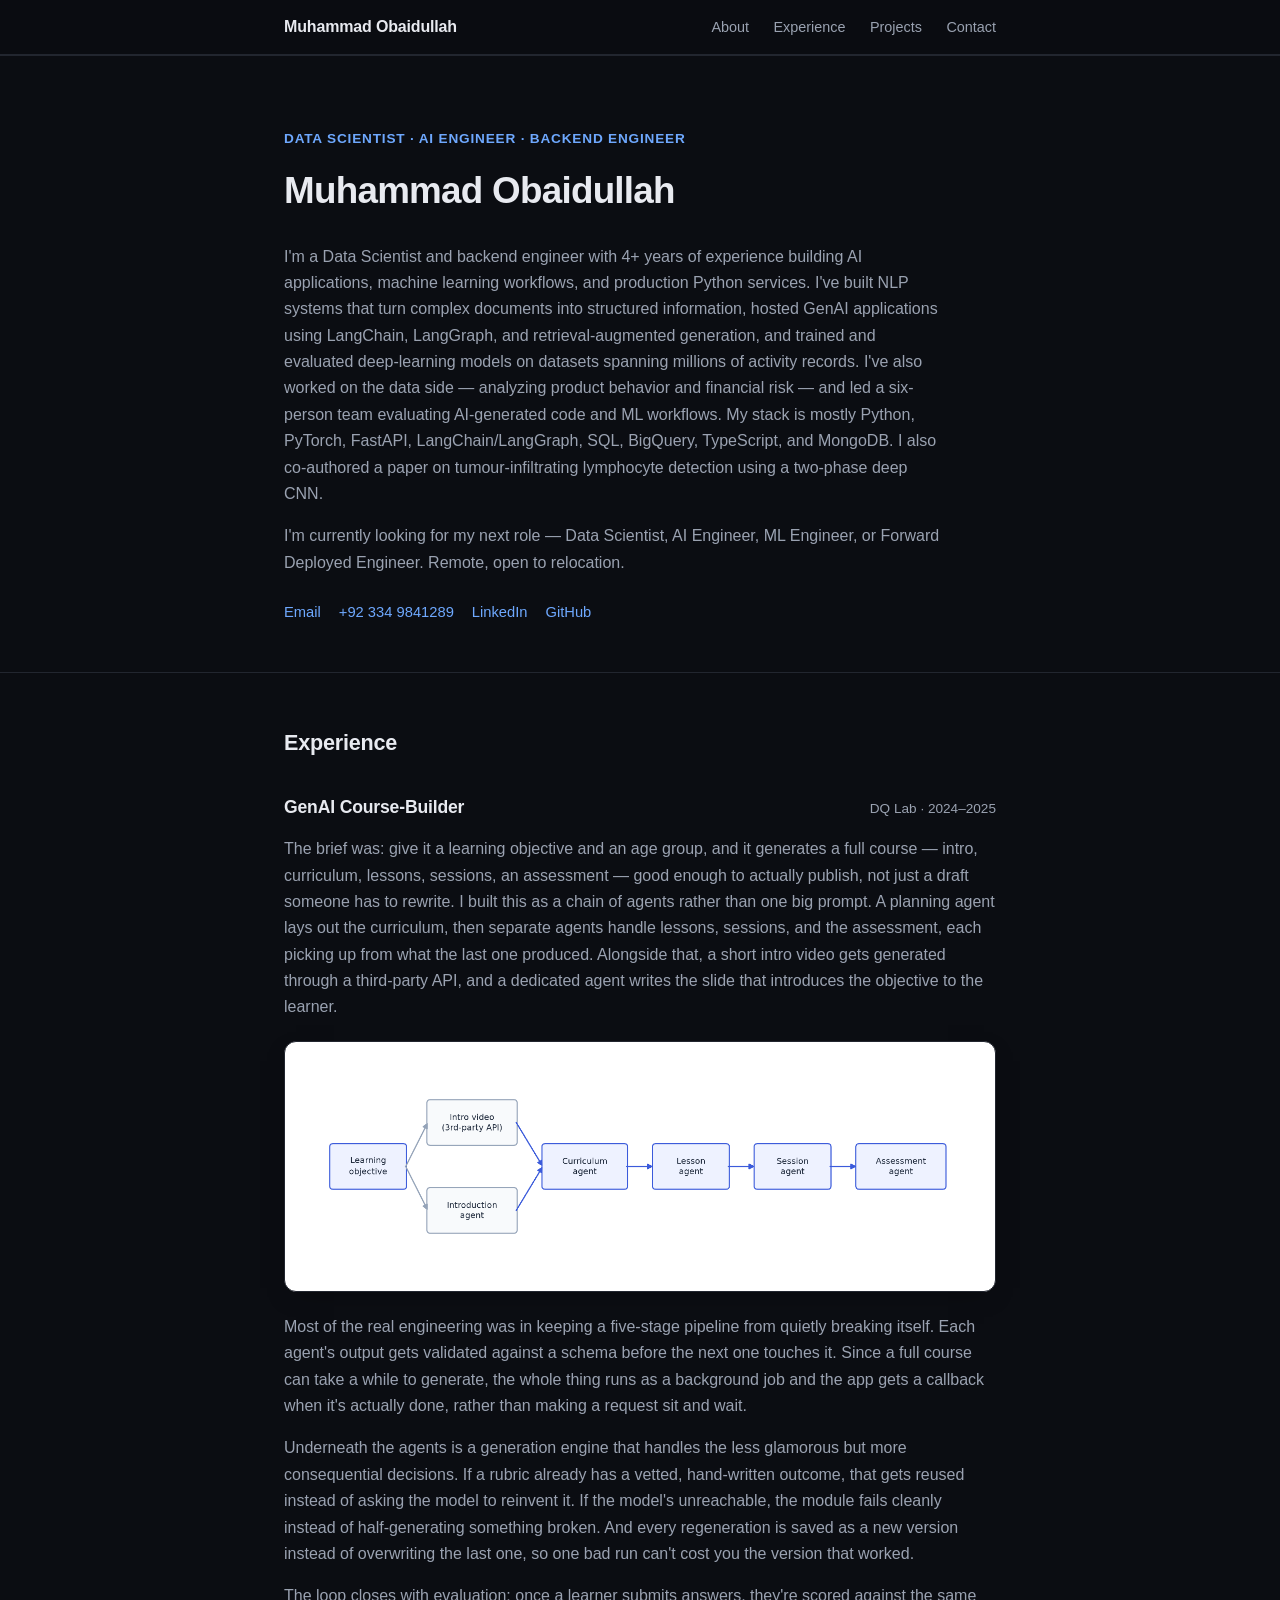
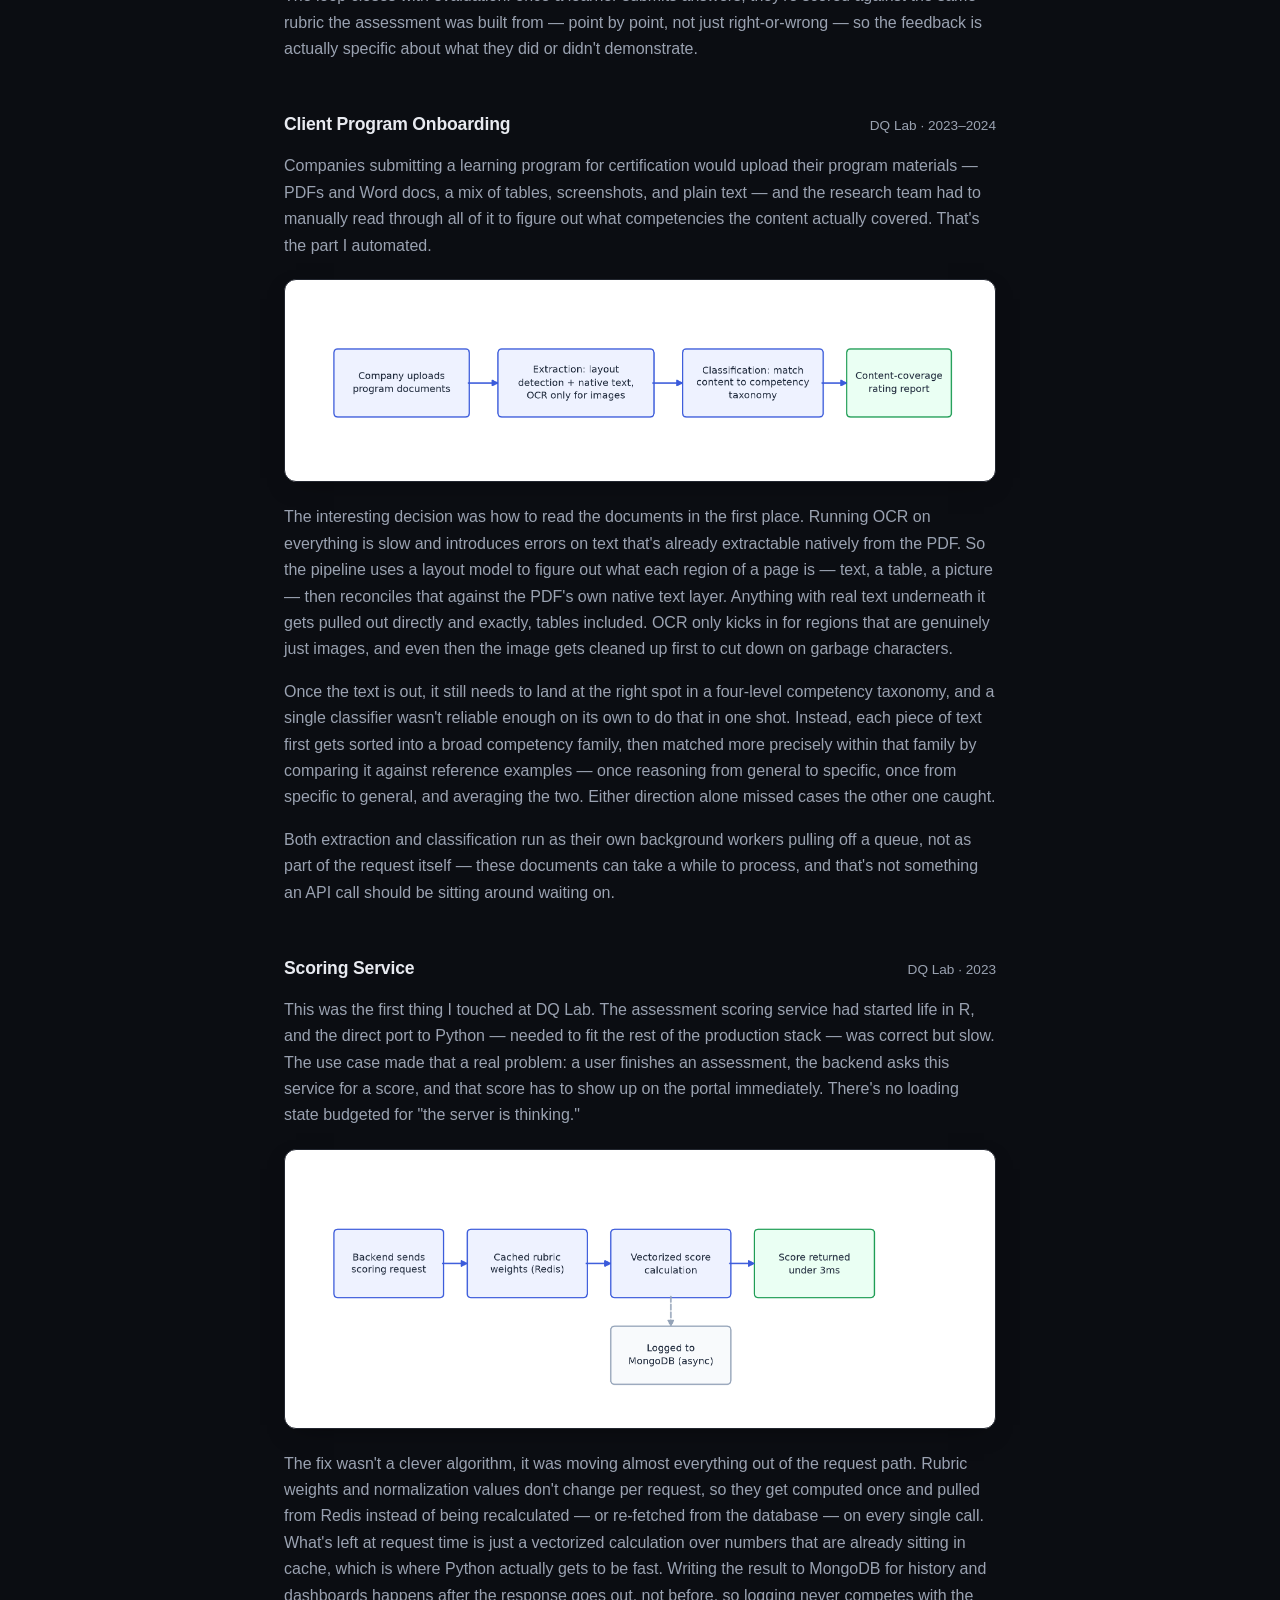
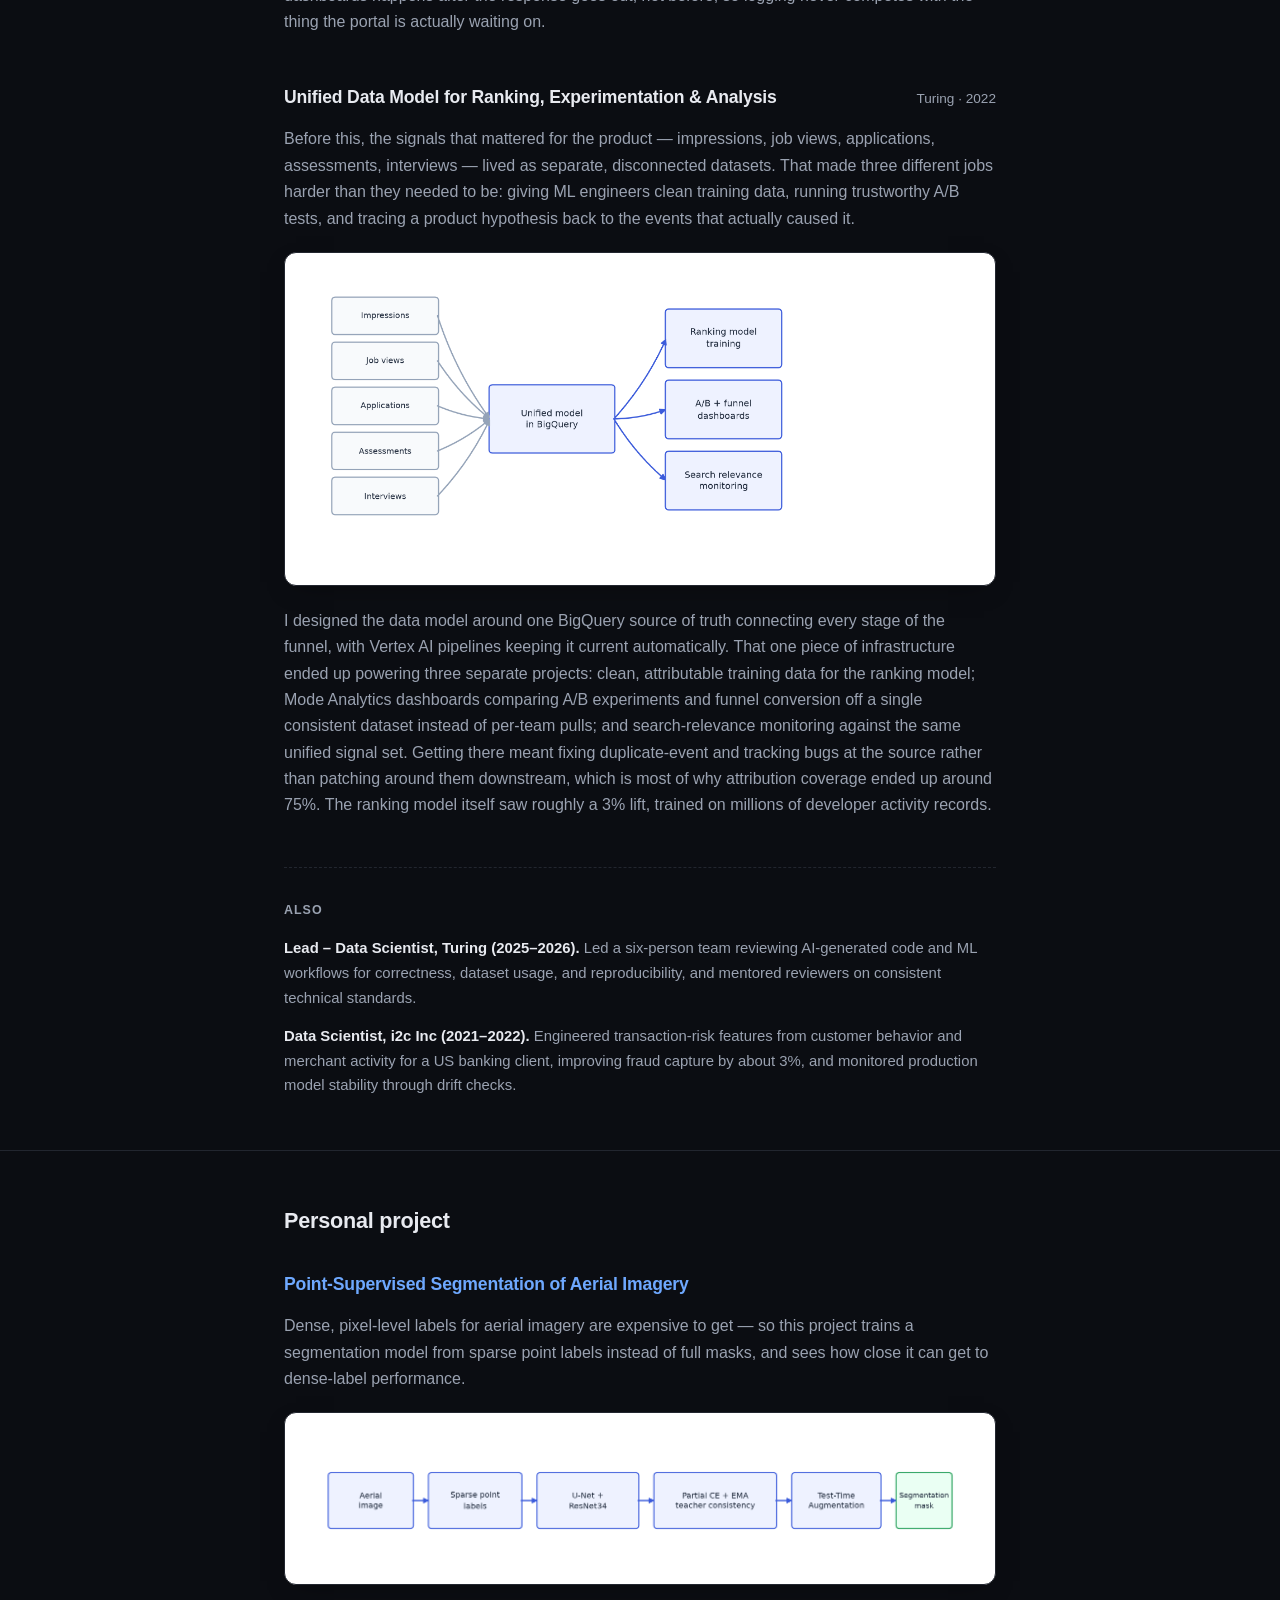
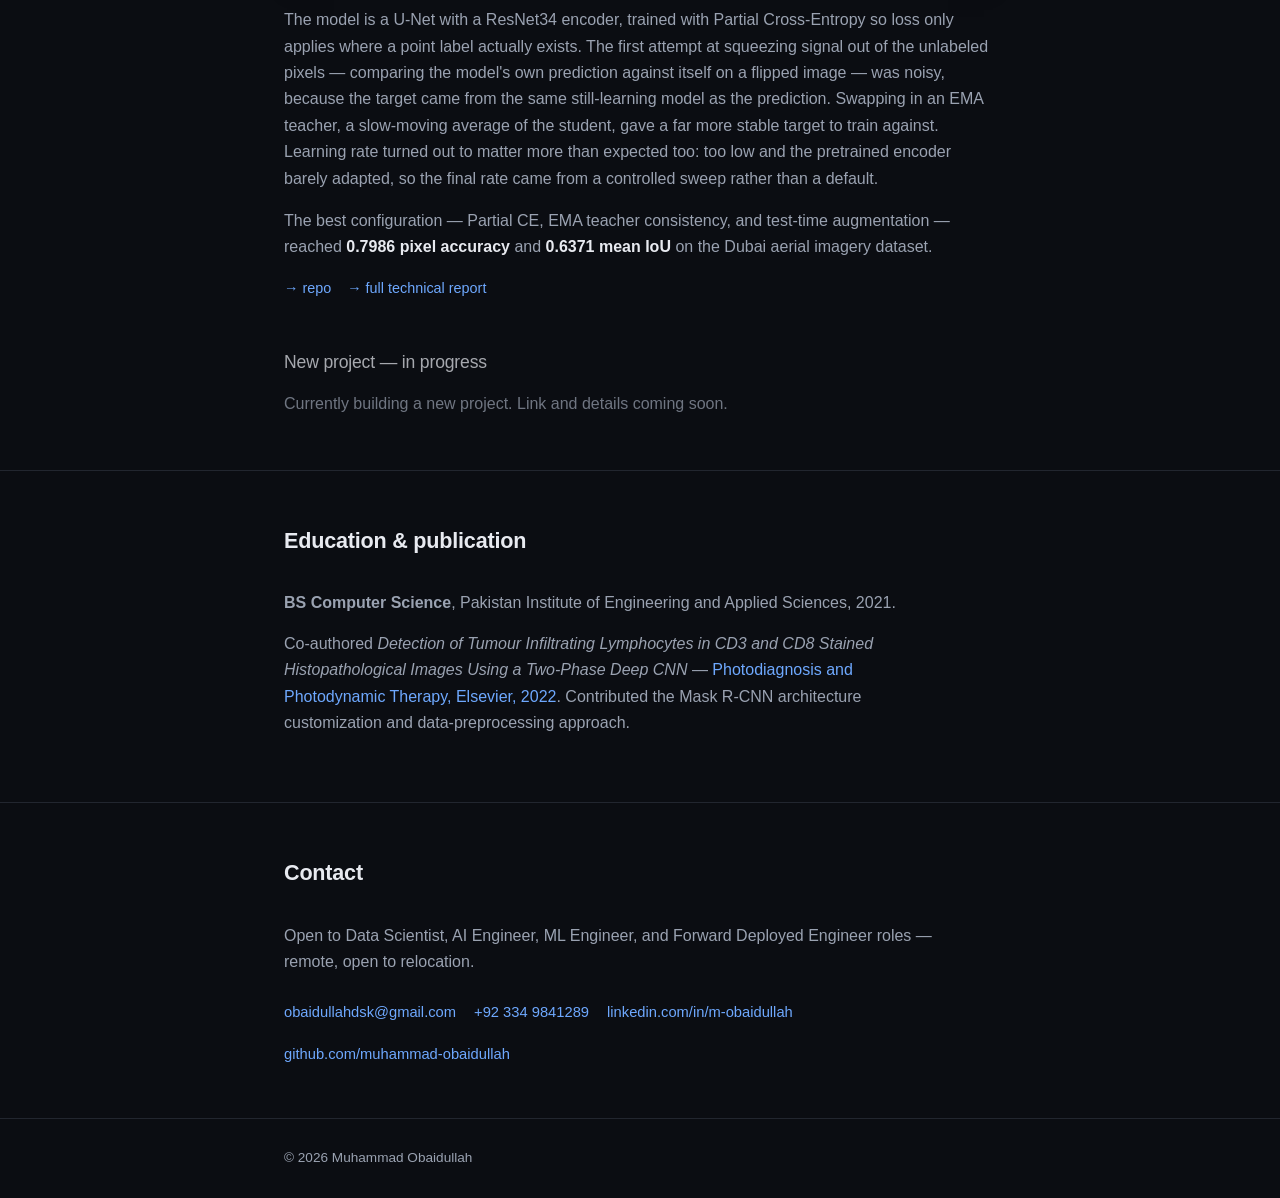
==== index.html @ 368241eb "Rewrite portfolio with narrative case studies and custom diagrams" ====
<!doctype html>
<html lang="en">
<head>
<meta charset="UTF-8">
<meta name="viewport" content="width=device-width, initial-scale=1.0">
<title>Muhammad Obaidullah — Data Scientist &amp; AI Engineer</title>
<meta name="description" content="Portfolio of Muhammad Obaidullah — Data Scientist and AI Engineer specializing in NLP, generative AI, and production data systems.">
<link rel="stylesheet" href="style.css">
</head>
<body>

<header class="site-header">
  <div class="wrap">
    <span class="brand">Muhammad Obaidullah</span>
    <nav>
      <a href="#about">About</a>
      <a href="#experience">Experience</a>
      <a href="#projects">Projects</a>
      <a href="#contact">Contact</a>
    </nav>
  </div>
</header>

<main>

  <section class="hero" id="about">
    <div class="wrap">
      <p class="eyebrow">Data Scientist · AI Engineer · Backend Engineer</p>
      <h1>Muhammad Obaidullah</h1>

      <p class="summary">
        I'm a Data Scientist and backend engineer with 4+ years of experience building AI
        applications, machine learning workflows, and production Python services. I've built
        NLP systems that turn complex documents into structured information, hosted GenAI
        applications using LangChain, LangGraph, and retrieval-augmented generation, and
        trained and evaluated deep-learning models on datasets spanning millions of activity
        records. I've also worked on the data side — analyzing product behavior and
        financial risk — and led a six-person team evaluating AI-generated code and ML
        workflows. My stack is mostly Python, PyTorch, FastAPI, LangChain/LangGraph, SQL,
        BigQuery, TypeScript, and MongoDB. I also co-authored a paper on
        tumour-infiltrating lymphocyte detection using a two-phase deep CNN.
      </p>
      <p class="summary">
        I'm currently looking for my next role — Data Scientist, AI Engineer, ML Engineer,
        or Forward Deployed Engineer. Remote, open to relocation.
      </p>

      <div class="links">
        <a href="mailto:obaidullahdsk@gmail.com">Email</a>
        <a href="tel:+923349841289">+92 334 9841289</a>
        <a href="https://www.linkedin.com/in/m-obaidullah" target="_blank" rel="noopener">LinkedIn</a>
        <a href="https://github.com/muhammad-obaidullah" target="_blank" rel="noopener">GitHub</a>
      </div>
    </div>
  </section>

  <section id="experience">
    <div class="wrap">
      <h2>Experience</h2>

      <article class="case">
        <div class="case-head">
          <h3>GenAI Course-Builder</h3>
          <span class="case-meta">DQ Lab · 2024–2025</span>
        </div>
        <p>
          The brief was: give it a learning objective and an age group, and it generates a
          full course — intro, curriculum, lessons, sessions, an assessment — good enough to
          actually publish, not just a draft someone has to rewrite. I built this as a chain
          of agents rather than one big prompt. A planning agent lays out the curriculum,
          then separate agents handle lessons, sessions, and the assessment, each picking up
          from what the last one produced. Alongside that, a short intro video gets generated
          through a third-party API, and a dedicated agent writes the slide that introduces
          the objective to the learner.
        </p>
        <figure class="diagram">
          <img src="diagrams/diagram-1-course-builder.png" alt="GenAI course-builder pipeline: learning objective branches into an intro video API call and an introduction agent, both feeding a curriculum agent, then lesson, session, and assessment agents in sequence.">
        </figure>
        <p>
          Most of the real engineering was in keeping a five-stage pipeline from quietly
          breaking itself. Each agent's output gets validated against a schema before the
          next one touches it. Since a full course can take a while to generate, the whole
          thing runs as a background job and the app gets a callback when it's actually
          done, rather than making a request sit and wait.
        </p>
        <p>
          Underneath the agents is a generation engine that handles the less glamorous but
          more consequential decisions. If a rubric already has a vetted, hand-written
          outcome, that gets reused instead of asking the model to reinvent it. If the
          model's unreachable, the module fails cleanly instead of half-generating something
          broken. And every regeneration is saved as a new version instead of overwriting
          the last one, so one bad run can't cost you the version that worked.
        </p>
        <p>
          The loop closes with evaluation: once a learner submits answers, they're scored
          against the same rubric the assessment was built from — point by point, not just
          right-or-wrong — so the feedback is actually specific about what they did or
          didn't demonstrate.
        </p>
      </article>

      <article class="case">
        <div class="case-head">
          <h3>Client Program Onboarding</h3>
          <span class="case-meta">DQ Lab · 2023–2024</span>
        </div>
        <p>
          Companies submitting a learning program for certification would upload their
          program materials — PDFs and Word docs, a mix of tables, screenshots, and plain
          text — and the research team had to manually read through all of it to figure out
          what competencies the content actually covered. That's the part I automated.
        </p>
        <figure class="diagram">
          <img src="diagrams/diagram-2-onboarding.png" alt="Document onboarding pipeline: company uploads program documents, extraction stage combines layout detection with native PDF text and OCR only for images, classification matches content to a competency taxonomy, producing a content-coverage rating report.">
        </figure>
        <p>
          The interesting decision was how to read the documents in the first place. Running
          OCR on everything is slow and introduces errors on text that's already extractable
          natively from the PDF. So the pipeline uses a layout model to figure out what each
          region of a page is — text, a table, a picture — then reconciles that against the
          PDF's own native text layer. Anything with real text underneath it gets pulled out
          directly and exactly, tables included. OCR only kicks in for regions that are
          genuinely just images, and even then the image gets cleaned up first to cut down on
          garbage characters.
        </p>
        <p>
          Once the text is out, it still needs to land at the right spot in a four-level
          competency taxonomy, and a single classifier wasn't reliable enough on its own to
          do that in one shot. Instead, each piece of text first gets sorted into a broad
          competency family, then matched more precisely within that family by comparing it
          against reference examples — once reasoning from general to specific, once from
          specific to general, and averaging the two. Either direction alone missed cases the
          other one caught.
        </p>
        <p>
          Both extraction and classification run as their own background workers pulling off
          a queue, not as part of the request itself — these documents can take a while to
          process, and that's not something an API call should be sitting around waiting on.
        </p>
      </article>

      <article class="case">
        <div class="case-head">
          <h3>Scoring Service</h3>
          <span class="case-meta">DQ Lab · 2023</span>
        </div>
        <p>
          This was the first thing I touched at DQ Lab. The assessment scoring service had
          started life in R, and the direct port to Python — needed to fit the rest of the
          production stack — was correct but slow. The use case made that a real problem: a
          user finishes an assessment, the backend asks this service for a score, and that
          score has to show up on the portal immediately. There's no loading state budgeted
          for "the server is thinking."
        </p>
        <figure class="diagram">
          <img src="diagrams/diagram-3-scoring.png" alt="Scoring service flow: backend sends a scoring request, rubric weights are read from a Redis cache, a vectorized calculation produces the score in under 3 milliseconds, while the result is logged to MongoDB asynchronously.">
        </figure>
        <p>
          The fix wasn't a clever algorithm, it was moving almost everything out of the
          request path. Rubric weights and normalization values don't change per request, so
          they get computed once and pulled from Redis instead of being recalculated — or
          re-fetched from the database — on every single call. What's left at request time
          is just a vectorized calculation over numbers that are already sitting in cache,
          which is where Python actually gets to be fast. Writing the result to MongoDB for
          history and dashboards happens after the response goes out, not before, so logging
          never competes with the thing the portal is actually waiting on.
        </p>
      </article>

      <article class="case">
        <div class="case-head">
          <h3>Unified Data Model for Ranking, Experimentation &amp; Analysis</h3>
          <span class="case-meta">Turing · 2022</span>
        </div>
        <p>
          Before this, the signals that mattered for the product — impressions, job views,
          applications, assessments, interviews — lived as separate, disconnected datasets.
          That made three different jobs harder than they needed to be: giving ML engineers
          clean training data, running trustworthy A/B tests, and tracing a product
          hypothesis back to the events that actually caused it.
        </p>
        <figure class="diagram">
          <img src="diagrams/diagram-4-unified-model.png" alt="Unified data model: impressions, job views, applications, assessments, and interviews feed into one unified model in BigQuery, which powers ranking model training, A/B and funnel dashboards, and search relevance monitoring.">
        </figure>
        <p>
          I designed the data model around one BigQuery source of truth connecting every
          stage of the funnel, with Vertex AI pipelines keeping it current automatically.
          That one piece of infrastructure ended up powering three separate projects: clean,
          attributable training data for the ranking model; Mode Analytics dashboards
          comparing A/B experiments and funnel conversion off a single consistent dataset
          instead of per-team pulls; and search-relevance monitoring against the same
          unified signal set. Getting there meant fixing duplicate-event and tracking bugs at
          the source rather than patching around them downstream, which is most of why
          attribution coverage ended up around 75%. The ranking model itself saw roughly a 3%
          lift, trained on millions of developer activity records.
        </p>
      </article>

      <div class="also">
        <h4>Also</h4>
        <p>
          <strong>Lead – Data Scientist, Turing (2025–2026).</strong> Led a six-person team
          reviewing AI-generated code and ML workflows for correctness, dataset usage, and
          reproducibility, and mentored reviewers on consistent technical standards.
        </p>
        <p>
          <strong>Data Scientist, i2c Inc (2021–2022).</strong> Engineered transaction-risk
          features from customer behavior and merchant activity for a US banking client,
          improving fraud capture by about 3%, and monitored production model stability
          through drift checks.
        </p>
      </div>
    </div>
  </section>

  <section id="projects">
    <div class="wrap">
      <h2>Personal project</h2>

      <article class="case">
        <div class="case-head">
          <h3><a href="https://github.com/muhammad-obaidullah/point-supervised-remote-sensing" target="_blank" rel="noopener">Point-Supervised Segmentation of Aerial Imagery</a></h3>
        </div>
        <p>
          Dense, pixel-level labels for aerial imagery are expensive to get — so this project
          trains a segmentation model from sparse point labels instead of full masks, and
          sees how close it can get to dense-label performance.
        </p>
        <figure class="diagram">
          <img src="diagrams/diagram-5-remote-sensing.png" alt="Remote sensing pipeline: aerial image to sparse point labels, into a U-Net with ResNet34 encoder trained with Partial Cross-Entropy and EMA teacher consistency, refined at inference with Test-Time Augmentation, producing a segmentation mask.">
        </figure>
        <p>
          The model is a U-Net with a ResNet34 encoder, trained with Partial Cross-Entropy so
          loss only applies where a point label actually exists. The first attempt at
          squeezing signal out of the unlabeled pixels — comparing the model's own prediction
          against itself on a flipped image — was noisy, because the target came from the
          same still-learning model as the prediction. Swapping in an EMA teacher, a
          slow-moving average of the student, gave a far more stable target to train against.
          Learning rate turned out to matter more than expected too: too low and the
          pretrained encoder barely adapted, so the final rate came from a controlled sweep
          rather than a default.
        </p>
        <p>
          The best configuration — Partial CE, EMA teacher consistency, and test-time
          augmentation — reached <strong>0.7986 pixel accuracy</strong> and
          <strong>0.6371 mean IoU</strong> on the Dubai aerial imagery dataset.
        </p>
        <p class="case-links">
          <a href="https://github.com/muhammad-obaidullah/point-supervised-remote-sensing" target="_blank" rel="noopener">→ repo</a>
          <a href="https://github.com/muhammad-obaidullah/point-supervised-remote-sensing/blob/main/reports/technical_report.md" target="_blank" rel="noopener">→ full technical report</a>
        </p>
      </article>

      <article class="case case-upcoming">
        <div class="case-head">
          <h3>New project — in progress</h3>
        </div>
        <p>Currently building a new project. Link and details coming soon.</p>
      </article>
    </div>
  </section>

  <section id="education">
    <div class="wrap">
      <h2>Education &amp; publication</h2>
      <p>
        <strong>BS Computer Science</strong>, Pakistan Institute of Engineering and Applied
        Sciences, 2021.
      </p>
      <p>
        Co-authored <em>Detection of Tumour Infiltrating Lymphocytes in CD3 and CD8 Stained
        Histopathological Images Using a Two-Phase Deep CNN</em> —
        <a href="https://www.sciencedirect.com/science/article/abs/pii/S1572100021004932" target="_blank" rel="noopener">Photodiagnosis and Photodynamic Therapy, Elsevier, 2022</a>.
        Contributed the Mask R-CNN architecture customization and data-preprocessing approach.
      </p>
    </div>
  </section>

  <section id="contact">
    <div class="wrap">
      <h2>Contact</h2>
      <p>Open to Data Scientist, AI Engineer, ML Engineer, and Forward Deployed Engineer roles — remote, open to relocation.</p>
      <div class="links">
        <a href="mailto:obaidullahdsk@gmail.com">obaidullahdsk@gmail.com</a>
        <a href="tel:+923349841289">+92 334 9841289</a>
        <a href="https://www.linkedin.com/in/m-obaidullah" target="_blank" rel="noopener">linkedin.com/in/m-obaidullah</a>
        <a href="https://github.com/muhammad-obaidullah" target="_blank" rel="noopener">github.com/muhammad-obaidullah</a>
      </div>
    </div>
  </section>

</main>

<footer>
  <div class="wrap">
    <span>© <span id="year"></span> Muhammad Obaidullah</span>
  </div>
</footer>

<script>
  document.getElementById('year').textContent = new Date().getFullYear();
</script>

</body>
</html>
---- style.css ----
:root {
  --bg: #0b0d12;
  --bg-alt: #11141b;
  --text: #e8eaf0;
  --text-dim: #9aa2b1;
  --accent: #6ea8fe;
  --border: #22262f;
  --card-bg: #11141b;
  --max-width: 760px;
}

* { box-sizing: border-box; }

html { scroll-behavior: smooth; }

body {
  margin: 0;
  background: var(--bg);
  color: var(--text);
  font-family: -apple-system, BlinkMacSystemFont, "Segoe UI", Roboto, Helvetica, Arial, sans-serif;
  line-height: 1.65;
  font-size: 16px;
}

.wrap {
  max-width: var(--max-width);
  margin: 0 auto;
  padding: 0 24px;
}

a {
  color: var(--accent);
  text-decoration: none;
}
a:hover { text-decoration: underline; }

/* Header */
.site-header {
  position: sticky;
  top: 0;
  background: rgba(11, 13, 18, 0.88);
  backdrop-filter: blur(6px);
  border-bottom: 1px solid var(--border);
  z-index: 10;
}
.site-header .wrap {
  display: flex;
  align-items: center;
  justify-content: space-between;
  padding-top: 14px;
  padding-bottom: 14px;
  flex-wrap: wrap;
  gap: 10px;
}
.brand { font-weight: 600; letter-spacing: -0.01em; }
.site-header nav a {
  color: var(--text-dim);
  margin-left: 20px;
  font-size: 0.9rem;
}
.site-header nav a:first-child { margin-left: 0; }
.site-header nav a:hover { color: var(--text); text-decoration: none; }

/* Hero */
.hero {
  padding: 72px 0 48px;
}
.eyebrow {
  color: var(--accent);
  font-size: 0.85rem;
  font-weight: 600;
  letter-spacing: 0.06em;
  text-transform: uppercase;
  margin: 0 0 10px;
}
.hero h1 {
  font-size: 2.3rem;
  margin: 0 0 22px;
  letter-spacing: -0.02em;
}
.summary {
  color: var(--text-dim);
  max-width: 660px;
  margin: 0 0 16px;
}
.summary:last-of-type { margin-bottom: 0; }
.links {
  margin-top: 24px;
  display: flex;
  gap: 18px;
  flex-wrap: wrap;
}
.links a { font-size: 0.92rem; }

/* Sections */
section {
  padding: 52px 0;
  border-top: 1px solid var(--border);
}
section h2 {
  font-size: 1.35rem;
  margin: 0 0 32px;
  letter-spacing: -0.01em;
}

/* Case studies (experience / projects) */
.case {
  margin-bottom: 48px;
}
.case:last-child { margin-bottom: 0; }
.case-head {
  display: flex;
  justify-content: space-between;
  align-items: baseline;
  flex-wrap: wrap;
  gap: 6px 16px;
  margin-bottom: 14px;
}
.case-head h3 {
  font-size: 1.1rem;
  margin: 0;
  font-weight: 600;
  letter-spacing: -0.01em;
}
.case-meta {
  color: var(--text-dim);
  font-size: 0.85rem;
  white-space: nowrap;
}
.case p {
  color: var(--text-dim);
  margin: 0 0 16px;
}
.case p:last-child { margin-bottom: 0; }
.case p strong { color: var(--text); font-weight: 600; }
.case-links {
  display: flex;
  gap: 16px;
  font-size: 0.9rem;
}

/* Diagrams */
.diagram {
  margin: 20px 0 22px;
  padding: 18px;
  background: #ffffff;
  border-radius: 12px;
  border: 1px solid var(--border);
  box-shadow: 0 8px 24px -12px rgba(0, 0, 0, 0.5);
  overflow-x: auto;
}
.diagram img {
  display: block;
  width: 100%;
  height: auto;
  min-width: 640px;
}

/* Also (compact additional experience) */
.also {
  margin-top: 40px;
  padding-top: 32px;
  border-top: 1px dashed var(--border);
}
.also h4 {
  margin: 0 0 16px;
  font-size: 0.78rem;
  font-weight: 600;
  letter-spacing: 0.08em;
  text-transform: uppercase;
  color: var(--text-dim);
}
.also p {
  color: var(--text-dim);
  margin: 0 0 14px;
  font-size: 0.93rem;
}
.also p:last-child { margin-bottom: 0; }
.also p strong { color: var(--text); font-weight: 600; }

/* Upcoming project */
.case-upcoming { opacity: 0.7; }
.case-upcoming .case-head h3 { font-weight: 500; }

/* Education / contact (simple text sections) */
#education p, #contact p {
  color: var(--text-dim);
  margin: 0 0 14px;
  max-width: 660px;
}

/* Footer */
footer {
  border-top: 1px solid var(--border);
  padding: 28px 0;
  color: var(--text-dim);
  font-size: 0.85rem;
}

@media (max-width: 560px) {
  .hero { padding: 52px 0 36px; }
  .hero h1 { font-size: 1.8rem; }
  .site-header nav a { margin-left: 13px; font-size: 0.82rem; }
  .diagram { padding: 12px; }
  section { padding: 40px 0; }
}
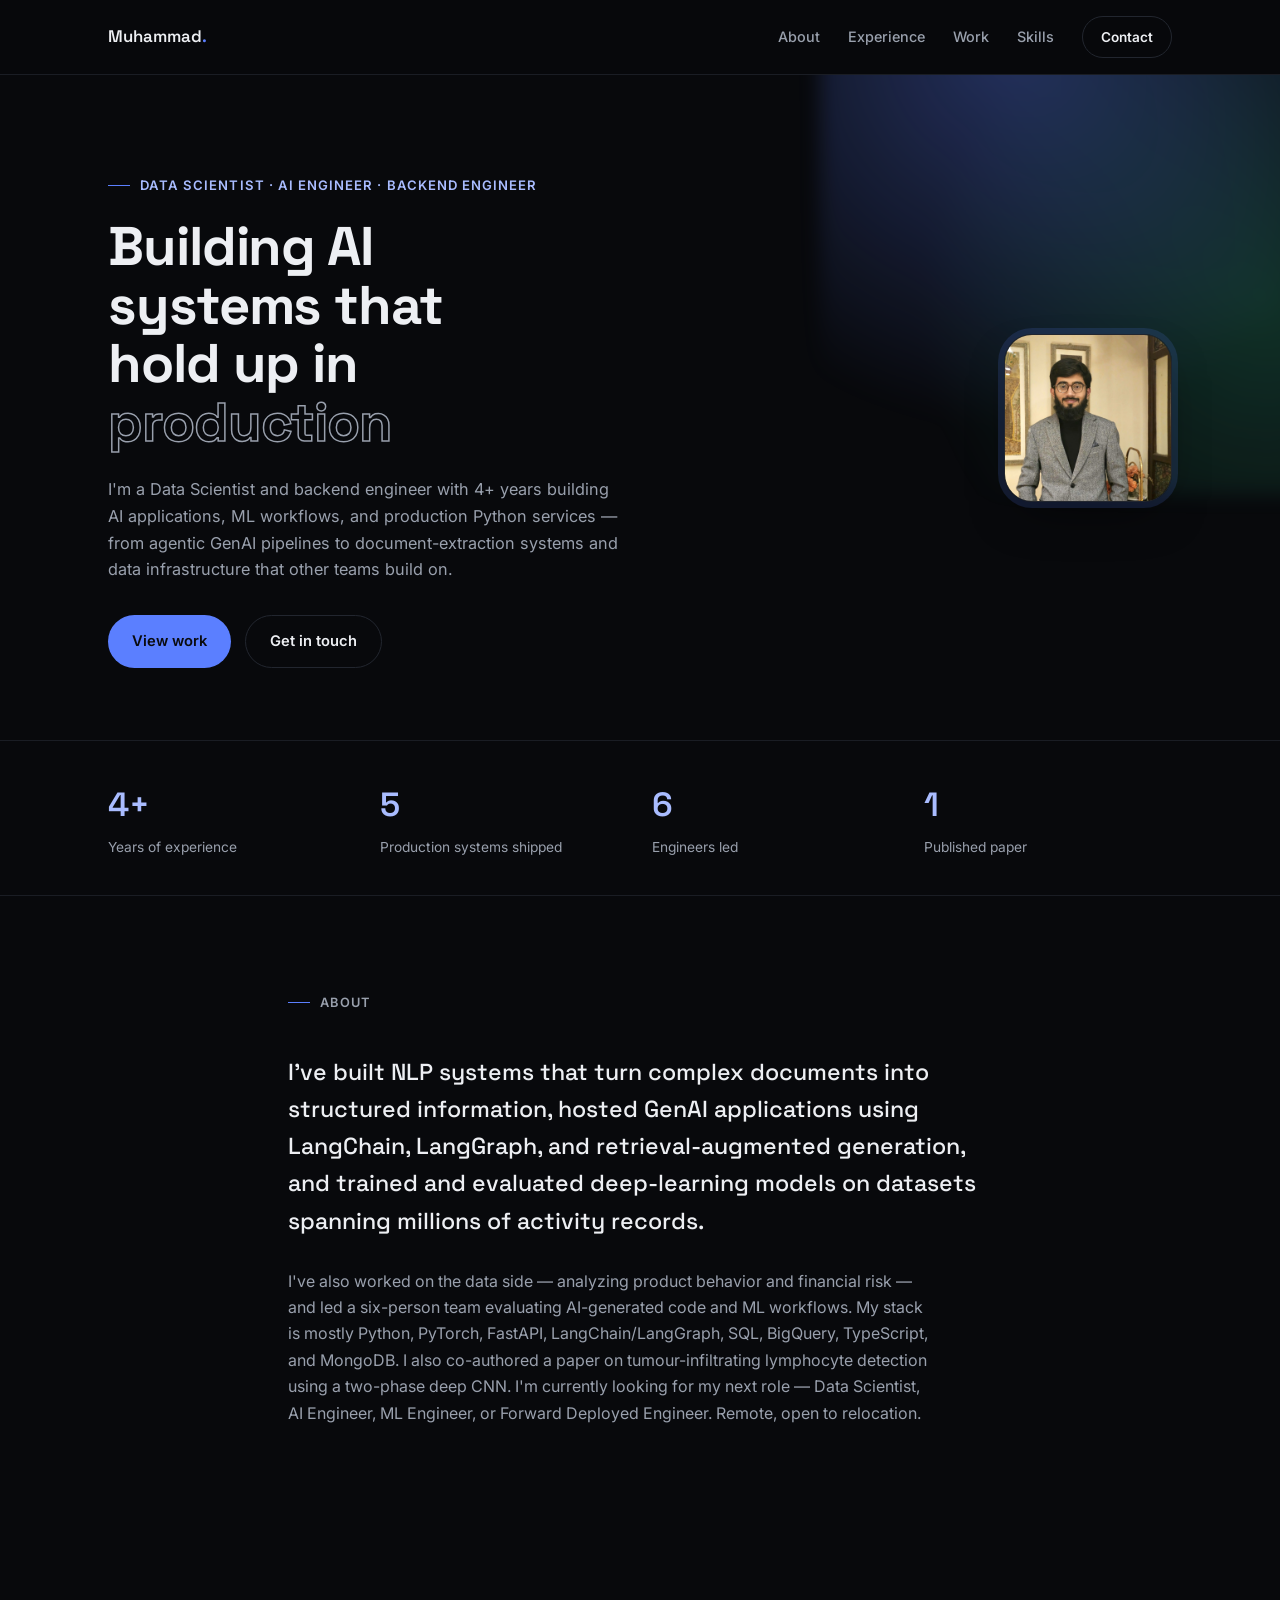
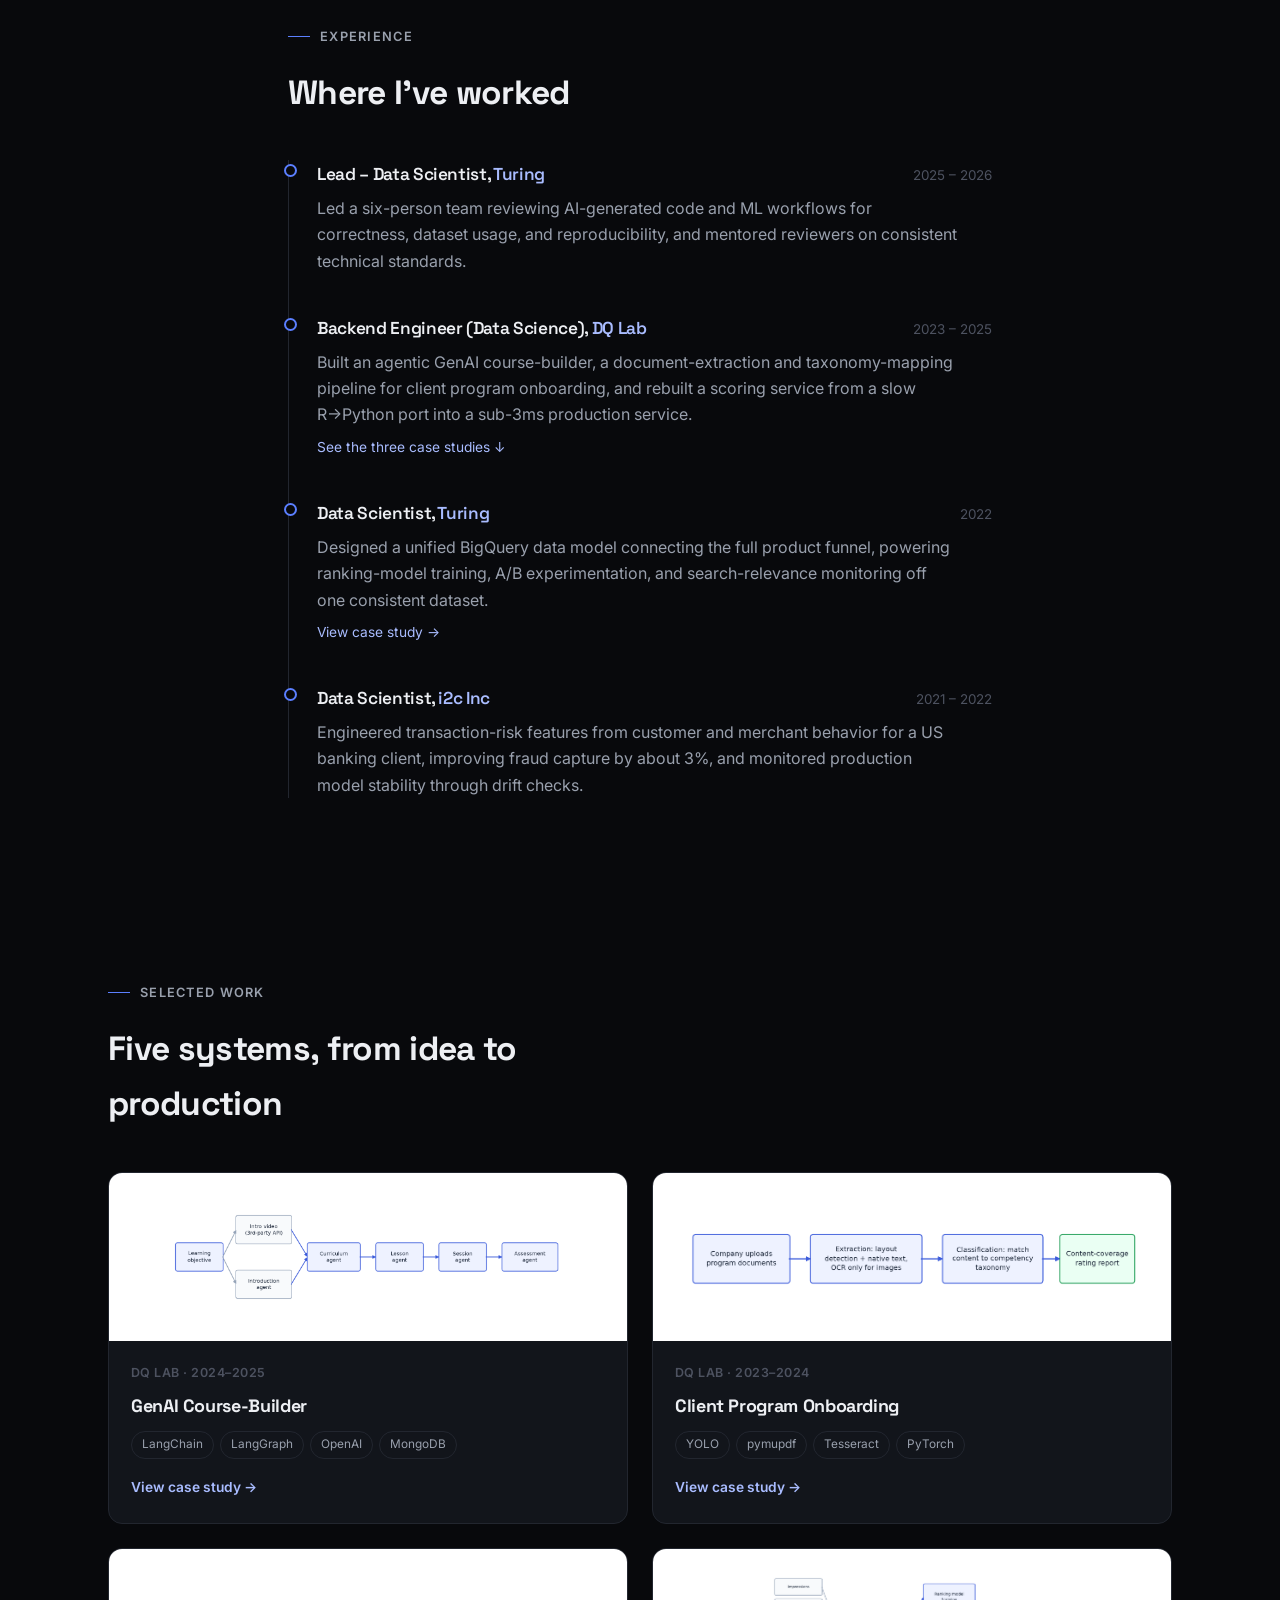
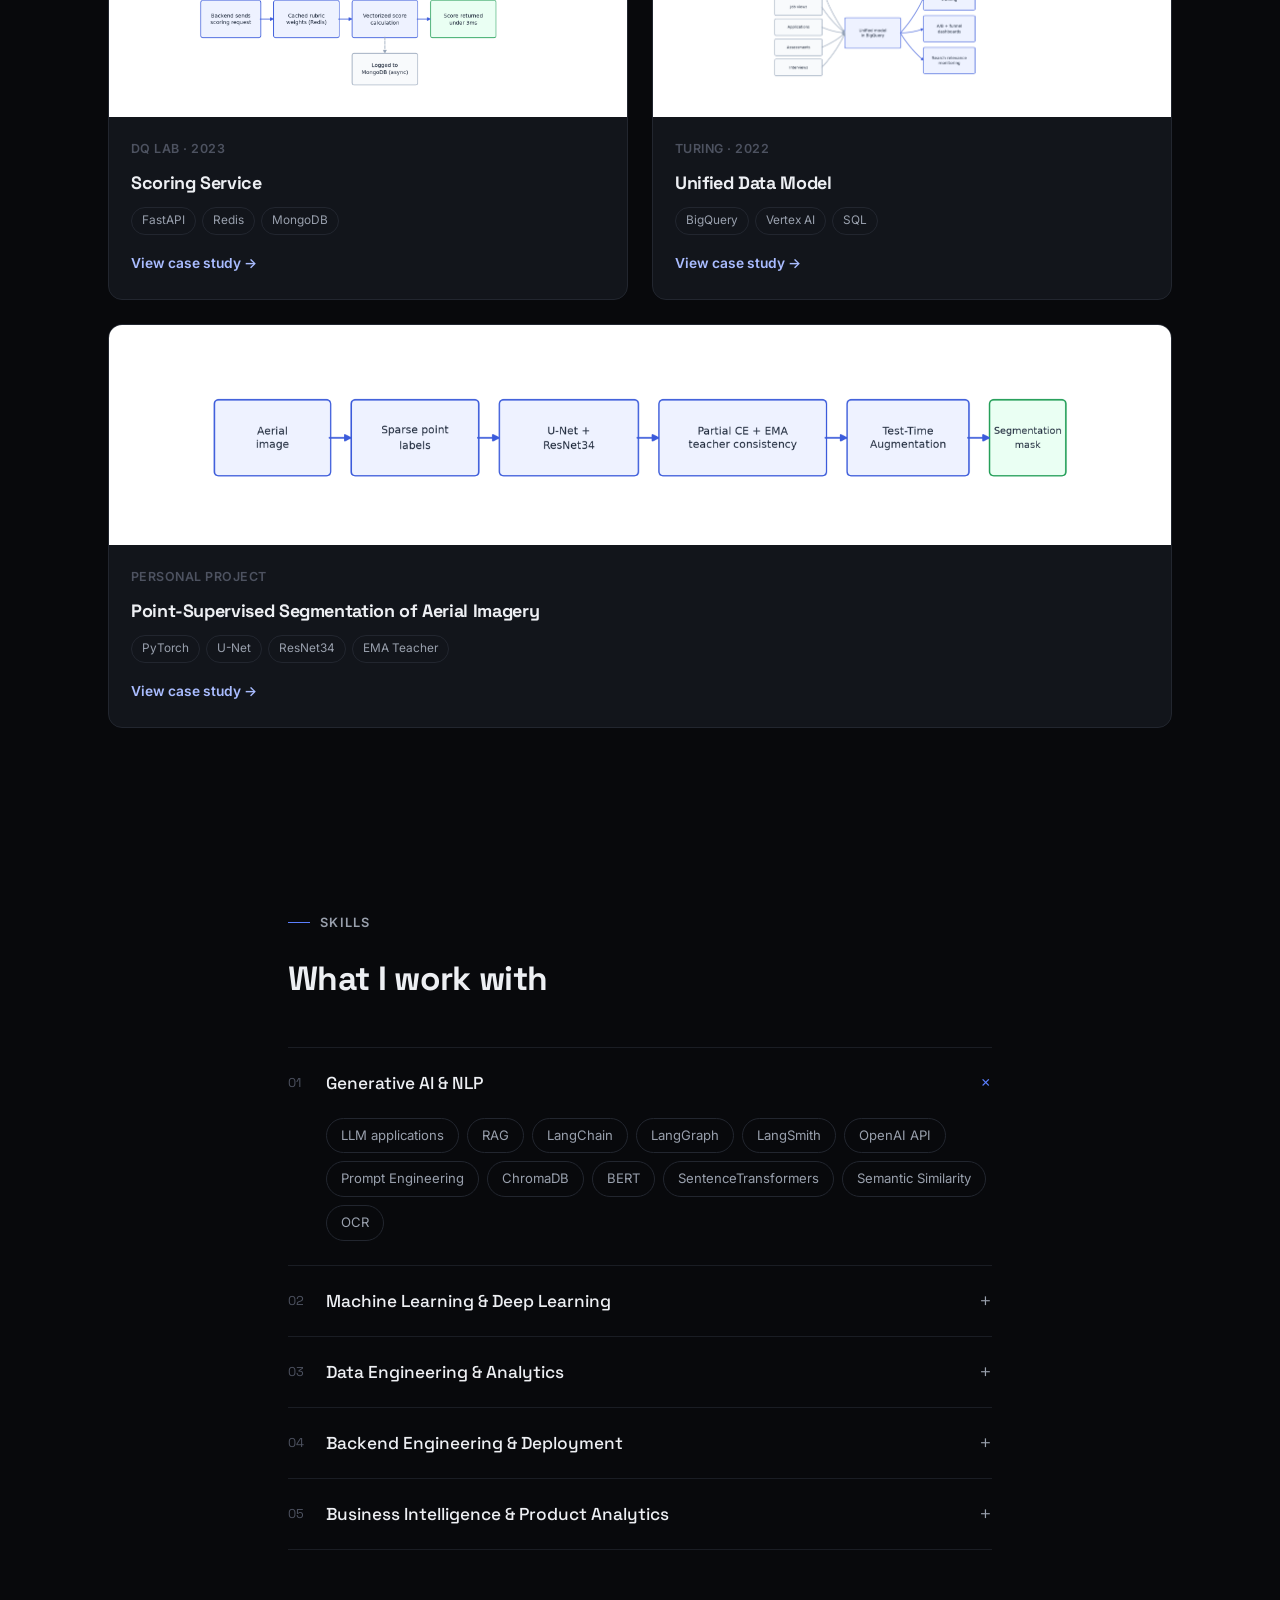
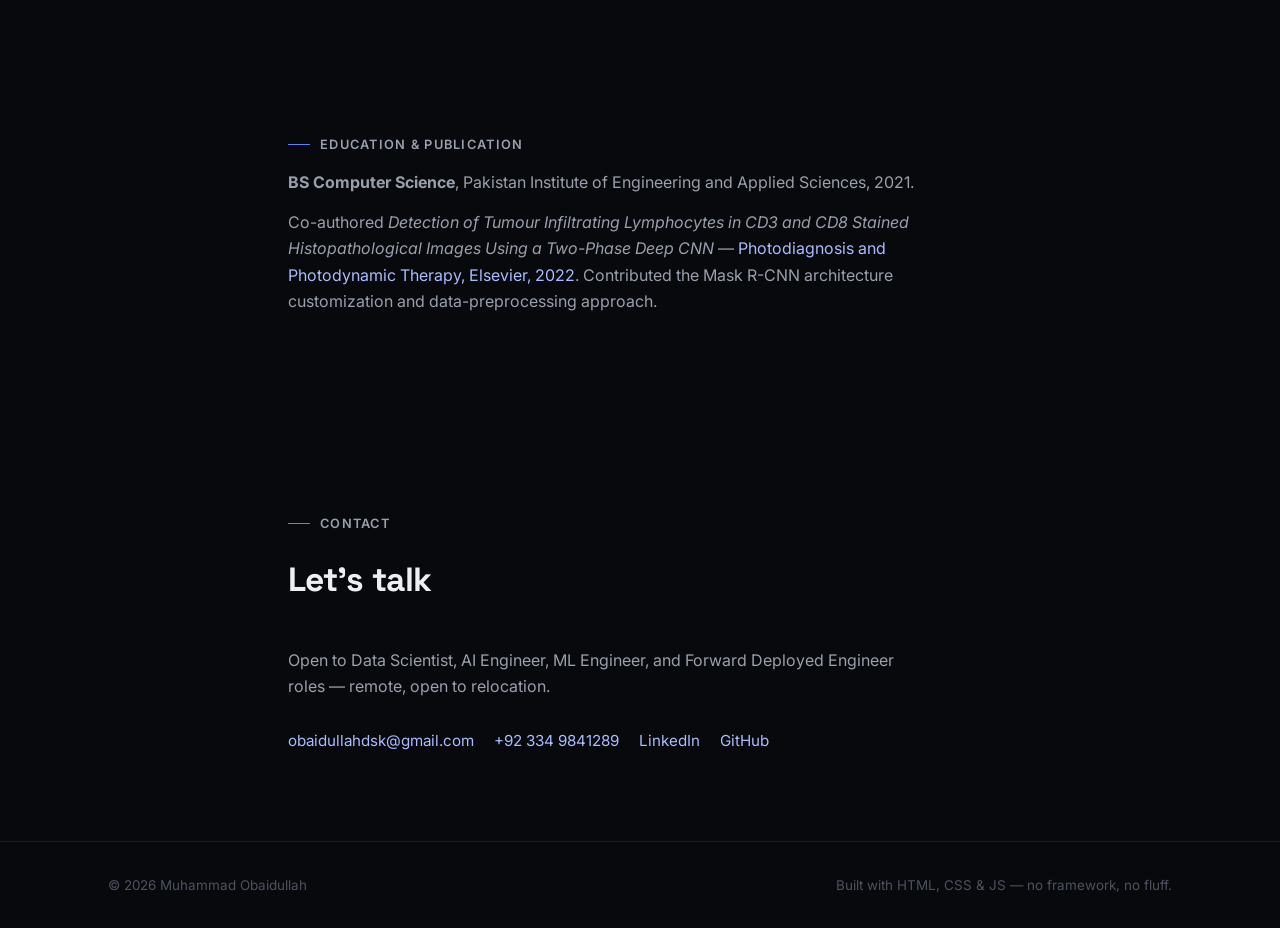
==== commit df45f11d: "Redesign portfolio: hero with photo, project card grid linking to detailed case-study pages, skills " ====
--- a/index.html
+++ b/index.html
@@ -4,19 +4,23 @@
 <meta charset="UTF-8">
 <meta name="viewport" content="width=device-width, initial-scale=1.0">
 <title>Muhammad Obaidullah — Data Scientist &amp; AI Engineer</title>
-<meta name="description" content="Portfolio of Muhammad Obaidullah — Data Scientist and AI Engineer specializing in NLP, generative AI, and production data systems.">
+<meta name="description" content="Portfolio of Muhammad Obaidullah — Data Scientist and AI Engineer building production AI systems, data pipelines, and backend services.">
+<link rel="preconnect" href="https://fonts.googleapis.com">
+<link rel="preconnect" href="https://fonts.gstatic.com" crossorigin>
+<link href="https://fonts.googleapis.com/css2?family=Space+Grotesk:wght@500;600;700&family=Inter:wght@400;500;600&display=swap" rel="stylesheet">
 <link rel="stylesheet" href="style.css">
 </head>
 <body>
 
 <header class="site-header">
   <div class="wrap">
-    <span class="brand">Muhammad Obaidullah</span>
-    <nav>
+    <span class="brand">Muhammad<span>.</span></span>
+    <nav class="site-nav">
       <a href="#about">About</a>
       <a href="#experience">Experience</a>
-      <a href="#projects">Projects</a>
-      <a href="#contact">Contact</a>
+      <a href="#work">Work</a>
+      <a href="#skills">Skills</a>
+      <a href="#contact" class="nav-cta">Contact</a>
     </nav>
   </div>
 </header>
@@ -25,248 +29,261 @@
 
   <section class="hero" id="about">
     <div class="wrap">
-      <p class="eyebrow">Data Scientist · AI Engineer · Backend Engineer</p>
-      <h1>Muhammad Obaidullah</h1>
-
-      <p class="summary">
-        I'm a Data Scientist and backend engineer with 4+ years of experience building AI
-        applications, machine learning workflows, and production Python services. I've built
-        NLP systems that turn complex documents into structured information, hosted GenAI
-        applications using LangChain, LangGraph, and retrieval-augmented generation, and
-        trained and evaluated deep-learning models on datasets spanning millions of activity
-        records. I've also worked on the data side — analyzing product behavior and
-        financial risk — and led a six-person team evaluating AI-generated code and ML
-        workflows. My stack is mostly Python, PyTorch, FastAPI, LangChain/LangGraph, SQL,
-        BigQuery, TypeScript, and MongoDB. I also co-authored a paper on
-        tumour-infiltrating lymphocyte detection using a two-phase deep CNN.
+      <div class="hero-grid">
+        <div>
+          <p class="eyebrow">Data Scientist · AI Engineer · Backend Engineer</p>
+          <h1>Building AI systems that hold up in <span class="outline">production</span></h1>
+          <p class="summary">
+            I'm a Data Scientist and backend engineer with 4+ years building AI applications,
+            ML workflows, and production Python services — from agentic GenAI pipelines to
+            document-extraction systems and data infrastructure that other teams build on.
+          </p>
+          <div class="hero-actions">
+            <a class="btn btn-primary" href="#work">View work</a>
+            <a class="btn btn-ghost" href="#contact">Get in touch</a>
+          </div>
+        </div>
+        <div class="hero-photo">
+          <img src="images/photo.jpg" alt="Muhammad Obaidullah">
+        </div>
+      </div>
+    </div>
+  </section>
+
+  <section class="stats">
+    <div class="wrap">
+      <div>
+        <div class="stat-num">4+</div>
+        <div class="stat-label">Years of experience</div>
+      </div>
+      <div>
+        <div class="stat-num">5</div>
+        <div class="stat-label">Production systems shipped</div>
+      </div>
+      <div>
+        <div class="stat-num">6</div>
+        <div class="stat-label">Engineers led</div>
+      </div>
+      <div>
+        <div class="stat-num">1</div>
+        <div class="stat-label">Published paper</div>
+      </div>
+    </div>
+  </section>
+
+  <section id="about-detail">
+    <div class="wrap-narrow">
+      <p class="section-label">About</p>
+      <p class="about-text" data-reveal>I've built NLP systems that turn complex documents into structured information, hosted GenAI applications using LangChain, LangGraph, and retrieval-augmented generation, and trained and evaluated deep-learning models on datasets spanning millions of activity records.</p>
+      <p class="about-sub">
+        I've also worked on the data side — analyzing product behavior and financial risk —
+        and led a six-person team evaluating AI-generated code and ML workflows. My stack is
+        mostly Python, PyTorch, FastAPI, LangChain/LangGraph, SQL, BigQuery, TypeScript, and
+        MongoDB. I also co-authored a paper on tumour-infiltrating lymphocyte detection using
+        a two-phase deep CNN. I'm currently looking for my next role — Data Scientist, AI
+        Engineer, ML Engineer, or Forward Deployed Engineer. Remote, open to relocation.
       </p>
-      <p class="summary">
-        I'm currently looking for my next role — Data Scientist, AI Engineer, ML Engineer,
-        or Forward Deployed Engineer. Remote, open to relocation.
-      </p>
-
-      <div class="links">
-        <a href="mailto:obaidullahdsk@gmail.com">Email</a>
-        <a href="tel:+923349841289">+92 334 9841289</a>
-        <a href="https://www.linkedin.com/in/m-obaidullah" target="_blank" rel="noopener">LinkedIn</a>
-        <a href="https://github.com/muhammad-obaidullah" target="_blank" rel="noopener">GitHub</a>
-      </div>
     </div>
   </section>
 
   <section id="experience">
+    <div class="wrap-narrow">
+      <p class="section-label">Experience</p>
+      <h2 class="section-title">Where I've worked</h2>
+
+      <div class="timeline">
+        <div class="tl-item">
+          <div class="tl-head">
+            <h3>Lead – Data Scientist, <span class="company">Turing</span></h3>
+            <span class="tl-date">2025 – 2026</span>
+          </div>
+          <p>
+            Led a six-person team reviewing AI-generated code and ML workflows for
+            correctness, dataset usage, and reproducibility, and mentored reviewers on
+            consistent technical standards.
+          </p>
+        </div>
+
+        <div class="tl-item">
+          <div class="tl-head">
+            <h3>Backend Engineer (Data Science), <span class="company">DQ Lab</span></h3>
+            <span class="tl-date">2023 – 2025</span>
+          </div>
+          <p>
+            Built an agentic GenAI course-builder, a document-extraction and taxonomy-mapping
+            pipeline for client program onboarding, and rebuilt a scoring service from a slow
+            R→Python port into a sub-3ms production service.
+          </p>
+          <a class="tl-link" href="#work">See the three case studies ↓</a>
+        </div>
+
+        <div class="tl-item">
+          <div class="tl-head">
+            <h3>Data Scientist, <span class="company">Turing</span></h3>
+            <span class="tl-date">2022</span>
+          </div>
+          <p>
+            Designed a unified BigQuery data model connecting the full product funnel,
+            powering ranking-model training, A/B experimentation, and search-relevance
+            monitoring off one consistent dataset.
+          </p>
+          <a class="tl-link" href="projects/unified-data-model.html">View case study →</a>
+        </div>
+
+        <div class="tl-item">
+          <div class="tl-head">
+            <h3>Data Scientist, <span class="company">i2c Inc</span></h3>
+            <span class="tl-date">2021 – 2022</span>
+          </div>
+          <p>
+            Engineered transaction-risk features from customer and merchant behavior for a US
+            banking client, improving fraud capture by about 3%, and monitored production
+            model stability through drift checks.
+          </p>
+        </div>
+      </div>
+    </div>
+  </section>
+
+  <section id="work">
     <div class="wrap">
-      <h2>Experience</h2>
-
-      <article class="case">
-        <div class="case-head">
-          <h3>GenAI Course-Builder</h3>
-          <span class="case-meta">DQ Lab · 2024–2025</span>
-        </div>
-        <p>
-          The brief was: give it a learning objective and an age group, and it generates a
-          full course — intro, curriculum, lessons, sessions, an assessment — good enough to
-          actually publish, not just a draft someone has to rewrite. I built this as a chain
-          of agents rather than one big prompt. A planning agent lays out the curriculum,
-          then separate agents handle lessons, sessions, and the assessment, each picking up
-          from what the last one produced. Alongside that, a short intro video gets generated
-          through a third-party API, and a dedicated agent writes the slide that introduces
-          the objective to the learner.
-        </p>
-        <figure class="diagram">
-          <img src="diagrams/diagram-1-course-builder.png" alt="GenAI course-builder pipeline: learning objective branches into an intro video API call and an introduction agent, both feeding a curriculum agent, then lesson, session, and assessment agents in sequence.">
-        </figure>
-        <p>
-          Most of the real engineering was in keeping a five-stage pipeline from quietly
-          breaking itself. Each agent's output gets validated against a schema before the
-          next one touches it. Since a full course can take a while to generate, the whole
-          thing runs as a background job and the app gets a callback when it's actually
-          done, rather than making a request sit and wait.
-        </p>
-        <p>
-          Underneath the agents is a generation engine that handles the less glamorous but
-          more consequential decisions. If a rubric already has a vetted, hand-written
-          outcome, that gets reused instead of asking the model to reinvent it. If the
-          model's unreachable, the module fails cleanly instead of half-generating something
-          broken. And every regeneration is saved as a new version instead of overwriting
-          the last one, so one bad run can't cost you the version that worked.
-        </p>
-        <p>
-          The loop closes with evaluation: once a learner submits answers, they're scored
-          against the same rubric the assessment was built from — point by point, not just
-          right-or-wrong — so the feedback is actually specific about what they did or
-          didn't demonstrate.
-        </p>
-      </article>
-
-      <article class="case">
-        <div class="case-head">
-          <h3>Client Program Onboarding</h3>
-          <span class="case-meta">DQ Lab · 2023–2024</span>
-        </div>
-        <p>
-          Companies submitting a learning program for certification would upload their
-          program materials — PDFs and Word docs, a mix of tables, screenshots, and plain
-          text — and the research team had to manually read through all of it to figure out
-          what competencies the content actually covered. That's the part I automated.
-        </p>
-        <figure class="diagram">
-          <img src="diagrams/diagram-2-onboarding.png" alt="Document onboarding pipeline: company uploads program documents, extraction stage combines layout detection with native PDF text and OCR only for images, classification matches content to a competency taxonomy, producing a content-coverage rating report.">
-        </figure>
-        <p>
-          The interesting decision was how to read the documents in the first place. Running
-          OCR on everything is slow and introduces errors on text that's already extractable
-          natively from the PDF. So the pipeline uses a layout model to figure out what each
-          region of a page is — text, a table, a picture — then reconciles that against the
-          PDF's own native text layer. Anything with real text underneath it gets pulled out
-          directly and exactly, tables included. OCR only kicks in for regions that are
-          genuinely just images, and even then the image gets cleaned up first to cut down on
-          garbage characters.
-        </p>
-        <p>
-          Once the text is out, it still needs to land at the right spot in a four-level
-          competency taxonomy, and a single classifier wasn't reliable enough on its own to
-          do that in one shot. Instead, each piece of text first gets sorted into a broad
-          competency family, then matched more precisely within that family by comparing it
-          against reference examples — once reasoning from general to specific, once from
-          specific to general, and averaging the two. Either direction alone missed cases the
-          other one caught.
-        </p>
-        <p>
-          Both extraction and classification run as their own background workers pulling off
-          a queue, not as part of the request itself — these documents can take a while to
-          process, and that's not something an API call should be sitting around waiting on.
-        </p>
-      </article>
-
-      <article class="case">
-        <div class="case-head">
-          <h3>Scoring Service</h3>
-          <span class="case-meta">DQ Lab · 2023</span>
-        </div>
-        <p>
-          This was the first thing I touched at DQ Lab. The assessment scoring service had
-          started life in R, and the direct port to Python — needed to fit the rest of the
-          production stack — was correct but slow. The use case made that a real problem: a
-          user finishes an assessment, the backend asks this service for a score, and that
-          score has to show up on the portal immediately. There's no loading state budgeted
-          for "the server is thinking."
-        </p>
-        <figure class="diagram">
-          <img src="diagrams/diagram-3-scoring.png" alt="Scoring service flow: backend sends a scoring request, rubric weights are read from a Redis cache, a vectorized calculation produces the score in under 3 milliseconds, while the result is logged to MongoDB asynchronously.">
-        </figure>
-        <p>
-          The fix wasn't a clever algorithm, it was moving almost everything out of the
-          request path. Rubric weights and normalization values don't change per request, so
-          they get computed once and pulled from Redis instead of being recalculated — or
-          re-fetched from the database — on every single call. What's left at request time
-          is just a vectorized calculation over numbers that are already sitting in cache,
-          which is where Python actually gets to be fast. Writing the result to MongoDB for
-          history and dashboards happens after the response goes out, not before, so logging
-          never competes with the thing the portal is actually waiting on.
-        </p>
-      </article>
-
-      <article class="case">
-        <div class="case-head">
-          <h3>Unified Data Model for Ranking, Experimentation &amp; Analysis</h3>
-          <span class="case-meta">Turing · 2022</span>
-        </div>
-        <p>
-          Before this, the signals that mattered for the product — impressions, job views,
-          applications, assessments, interviews — lived as separate, disconnected datasets.
-          That made three different jobs harder than they needed to be: giving ML engineers
-          clean training data, running trustworthy A/B tests, and tracing a product
-          hypothesis back to the events that actually caused it.
-        </p>
-        <figure class="diagram">
-          <img src="diagrams/diagram-4-unified-model.png" alt="Unified data model: impressions, job views, applications, assessments, and interviews feed into one unified model in BigQuery, which powers ranking model training, A/B and funnel dashboards, and search relevance monitoring.">
-        </figure>
-        <p>
-          I designed the data model around one BigQuery source of truth connecting every
-          stage of the funnel, with Vertex AI pipelines keeping it current automatically.
-          That one piece of infrastructure ended up powering three separate projects: clean,
-          attributable training data for the ranking model; Mode Analytics dashboards
-          comparing A/B experiments and funnel conversion off a single consistent dataset
-          instead of per-team pulls; and search-relevance monitoring against the same
-          unified signal set. Getting there meant fixing duplicate-event and tracking bugs at
-          the source rather than patching around them downstream, which is most of why
-          attribution coverage ended up around 75%. The ranking model itself saw roughly a 3%
-          lift, trained on millions of developer activity records.
-        </p>
-      </article>
-
-      <div class="also">
-        <h4>Also</h4>
-        <p>
-          <strong>Lead – Data Scientist, Turing (2025–2026).</strong> Led a six-person team
-          reviewing AI-generated code and ML workflows for correctness, dataset usage, and
-          reproducibility, and mentored reviewers on consistent technical standards.
-        </p>
-        <p>
-          <strong>Data Scientist, i2c Inc (2021–2022).</strong> Engineered transaction-risk
-          features from customer behavior and merchant activity for a US banking client,
-          improving fraud capture by about 3%, and monitored production model stability
-          through drift checks.
-        </p>
-      </div>
-    </div>
-  </section>
-
-  <section id="projects">
-    <div class="wrap">
-      <h2>Personal project</h2>
-
-      <article class="case">
-        <div class="case-head">
-          <h3><a href="https://github.com/muhammad-obaidullah/point-supervised-remote-sensing" target="_blank" rel="noopener">Point-Supervised Segmentation of Aerial Imagery</a></h3>
-        </div>
-        <p>
-          Dense, pixel-level labels for aerial imagery are expensive to get — so this project
-          trains a segmentation model from sparse point labels instead of full masks, and
-          sees how close it can get to dense-label performance.
-        </p>
-        <figure class="diagram">
-          <img src="diagrams/diagram-5-remote-sensing.png" alt="Remote sensing pipeline: aerial image to sparse point labels, into a U-Net with ResNet34 encoder trained with Partial Cross-Entropy and EMA teacher consistency, refined at inference with Test-Time Augmentation, producing a segmentation mask.">
-        </figure>
-        <p>
-          The model is a U-Net with a ResNet34 encoder, trained with Partial Cross-Entropy so
-          loss only applies where a point label actually exists. The first attempt at
-          squeezing signal out of the unlabeled pixels — comparing the model's own prediction
-          against itself on a flipped image — was noisy, because the target came from the
-          same still-learning model as the prediction. Swapping in an EMA teacher, a
-          slow-moving average of the student, gave a far more stable target to train against.
-          Learning rate turned out to matter more than expected too: too low and the
-          pretrained encoder barely adapted, so the final rate came from a controlled sweep
-          rather than a default.
-        </p>
-        <p>
-          The best configuration — Partial CE, EMA teacher consistency, and test-time
-          augmentation — reached <strong>0.7986 pixel accuracy</strong> and
-          <strong>0.6371 mean IoU</strong> on the Dubai aerial imagery dataset.
-        </p>
-        <p class="case-links">
-          <a href="https://github.com/muhammad-obaidullah/point-supervised-remote-sensing" target="_blank" rel="noopener">→ repo</a>
-          <a href="https://github.com/muhammad-obaidullah/point-supervised-remote-sensing/blob/main/reports/technical_report.md" target="_blank" rel="noopener">→ full technical report</a>
-        </p>
-      </article>
-
-      <article class="case case-upcoming">
-        <div class="case-head">
-          <h3>New project — in progress</h3>
-        </div>
-        <p>Currently building a new project. Link and details coming soon.</p>
-      </article>
+      <p class="section-label">Selected work</p>
+      <h2 class="section-title">Five systems, from idea to production</h2>
+
+      <div class="work-grid">
+
+        <a class="work-card" href="projects/course-builder.html">
+          <div class="thumb"><img src="images/diagrams/diagram-1-course-builder.png" alt="GenAI course-builder pipeline diagram"></div>
+          <div class="body">
+            <p class="meta">DQ Lab · 2024–2025</p>
+            <h3>GenAI Course-Builder</h3>
+            <div class="tags"><span>LangChain</span><span>LangGraph</span><span>OpenAI</span><span>MongoDB</span></div>
+            <span class="view">View case study →</span>
+          </div>
+        </a>
+
+        <a class="work-card" href="projects/client-onboarding.html">
+          <div class="thumb"><img src="images/diagrams/diagram-2-onboarding.png" alt="Document extraction and taxonomy mapping pipeline diagram"></div>
+          <div class="body">
+            <p class="meta">DQ Lab · 2023–2024</p>
+            <h3>Client Program Onboarding</h3>
+            <div class="tags"><span>YOLO</span><span>pymupdf</span><span>Tesseract</span><span>PyTorch</span></div>
+            <span class="view">View case study →</span>
+          </div>
+        </a>
+
+        <a class="work-card" href="projects/scoring-service.html">
+          <div class="thumb"><img src="images/diagrams/diagram-3-scoring.png" alt="Scoring service architecture diagram"></div>
+          <div class="body">
+            <p class="meta">DQ Lab · 2023</p>
+            <h3>Scoring Service</h3>
+            <div class="tags"><span>FastAPI</span><span>Redis</span><span>MongoDB</span></div>
+            <span class="view">View case study →</span>
+          </div>
+        </a>
+
+        <a class="work-card" href="projects/unified-data-model.html">
+          <div class="thumb"><img src="images/diagrams/diagram-4-unified-model.png" alt="Unified data model diagram"></div>
+          <div class="body">
+            <p class="meta">Turing · 2022</p>
+            <h3>Unified Data Model</h3>
+            <div class="tags"><span>BigQuery</span><span>Vertex AI</span><span>SQL</span></div>
+            <span class="view">View case study →</span>
+          </div>
+        </a>
+
+        <a class="work-card full" href="projects/remote-sensing.html">
+          <div class="thumb"><img src="images/diagrams/diagram-5-remote-sensing.png" alt="Point-supervised remote sensing segmentation pipeline diagram"></div>
+          <div class="body">
+            <p class="meta">Personal project</p>
+            <h3>Point-Supervised Segmentation of Aerial Imagery</h3>
+            <div class="tags"><span>PyTorch</span><span>U-Net</span><span>ResNet34</span><span>EMA Teacher</span></div>
+            <span class="view">View case study →</span>
+          </div>
+        </a>
+
+      </div>
+    </div>
+  </section>
+
+  <section id="skills">
+    <div class="wrap-narrow">
+      <p class="section-label">Skills</p>
+      <h2 class="section-title">What I work with</h2>
+
+      <div class="accordion">
+        <div class="accordion-item">
+          <button class="accordion-trigger">
+            <span class="idx">01</span>
+            <span class="label">Generative AI &amp; NLP</span>
+            <span class="icon">+</span>
+          </button>
+          <div class="accordion-panel">
+            <div class="tags">
+              <span>LLM applications</span><span>RAG</span><span>LangChain</span><span>LangGraph</span><span>LangSmith</span><span>OpenAI API</span><span>Prompt Engineering</span><span>ChromaDB</span><span>BERT</span><span>SentenceTransformers</span><span>Semantic Similarity</span><span>OCR</span>
+            </div>
+          </div>
+        </div>
+
+        <div class="accordion-item">
+          <button class="accordion-trigger">
+            <span class="idx">02</span>
+            <span class="label">Machine Learning &amp; Deep Learning</span>
+            <span class="icon">+</span>
+          </button>
+          <div class="accordion-panel">
+            <div class="tags">
+              <span>PyTorch</span><span>Scikit-learn</span><span>XGBoost</span><span>MMDetection</span><span>Classification</span><span>Regression</span><span>Feature Engineering</span><span>Fine-Tuning</span><span>Data Leakage Prevention</span><span>CNNs</span><span>Mask R-CNN</span><span>YOLO</span>
+            </div>
+          </div>
+        </div>
+
+        <div class="accordion-item">
+          <button class="accordion-trigger">
+            <span class="idx">03</span>
+            <span class="label">Data Engineering &amp; Analytics</span>
+            <span class="icon">+</span>
+          </button>
+          <div class="accordion-panel">
+            <div class="tags">
+              <span>SQL</span><span>BigQuery</span><span>Vertex AI</span><span>GCP</span><span>Pandas</span><span>NumPy</span><span>Analytical Data Modelling</span><span>Statistical Analysis</span><span>Exploratory Analysis</span>
+            </div>
+          </div>
+        </div>
+
+        <div class="accordion-item">
+          <button class="accordion-trigger">
+            <span class="idx">04</span>
+            <span class="label">Backend Engineering &amp; Deployment</span>
+            <span class="icon">+</span>
+          </button>
+          <div class="accordion-panel">
+            <div class="tags">
+              <span>Python</span><span>FastAPI</span><span>REST APIs</span><span>TypeScript</span><span>JavaScript</span><span>MongoDB</span><span>Redis</span><span>Job Queues</span><span>Docker</span><span>Git</span><span>Logging &amp; Monitoring</span>
+            </div>
+          </div>
+        </div>
+
+        <div class="accordion-item">
+          <button class="accordion-trigger">
+            <span class="idx">05</span>
+            <span class="label">Business Intelligence &amp; Product Analytics</span>
+            <span class="icon">+</span>
+          </button>
+          <div class="accordion-panel">
+            <div class="tags">
+              <span>Advanced Excel</span><span>Power BI</span><span>Tableau</span><span>Mode Analytics</span><span>Dashboard Automation</span><span>A/B Experiment Analysis</span><span>Funnel Analysis</span><span>Attribution Analysis</span><span>KPI Tracking</span><span>Stakeholder Reporting</span>
+            </div>
+          </div>
+        </div>
+      </div>
     </div>
   </section>
 
   <section id="education">
-    <div class="wrap">
-      <h2>Education &amp; publication</h2>
-      <p>
-        <strong>BS Computer Science</strong>, Pakistan Institute of Engineering and Applied
-        Sciences, 2021.
-      </p>
+    <div class="wrap-narrow">
+      <p class="section-label">Education &amp; publication</p>
+      <p><strong>BS Computer Science</strong>, Pakistan Institute of Engineering and Applied Sciences, 2021.</p>
       <p>
         Co-authored <em>Detection of Tumour Infiltrating Lymphocytes in CD3 and CD8 Stained
         Histopathological Images Using a Two-Phase Deep CNN</em> —
@@ -277,14 +294,15 @@
   </section>
 
   <section id="contact">
-    <div class="wrap">
-      <h2>Contact</h2>
-      <p>Open to Data Scientist, AI Engineer, ML Engineer, and Forward Deployed Engineer roles — remote, open to relocation.</p>
-      <div class="links">
+    <div class="wrap-narrow">
+      <p class="section-label">Contact</p>
+      <h2 class="section-title">Let's talk</h2>
+      <p class="lead">Open to Data Scientist, AI Engineer, ML Engineer, and Forward Deployed Engineer roles — remote, open to relocation.</p>
+      <div class="contact-links">
         <a href="mailto:obaidullahdsk@gmail.com">obaidullahdsk@gmail.com</a>
         <a href="tel:+923349841289">+92 334 9841289</a>
-        <a href="https://www.linkedin.com/in/m-obaidullah" target="_blank" rel="noopener">linkedin.com/in/m-obaidullah</a>
-        <a href="https://github.com/muhammad-obaidullah" target="_blank" rel="noopener">github.com/muhammad-obaidullah</a>
+        <a href="https://www.linkedin.com/in/m-obaidullah" target="_blank" rel="noopener">LinkedIn</a>
+        <a href="https://github.com/muhammad-obaidullah" target="_blank" rel="noopener">GitHub</a>
       </div>
     </div>
   </section>
@@ -294,12 +312,10 @@
 <footer>
   <div class="wrap">
     <span>© <span id="year"></span> Muhammad Obaidullah</span>
+    <span>Built with HTML, CSS &amp; JS — no framework, no fluff.</span>
   </div>
 </footer>
 
-<script>
-  document.getElementById('year').textContent = new Date().getFullYear();
-</script>
-
+<script src="script.js"></script>
 </body>
 </html>
--- a/style.css
+++ b/style.css
@@ -1,206 +1,480 @@
+/* ---------------------------------------------------------------------- */
+/* Tokens                                                                  */
+/* ---------------------------------------------------------------------- */
 :root {
-  --bg: #0b0d12;
-  --bg-alt: #11141b;
-  --text: #e8eaf0;
-  --text-dim: #9aa2b1;
-  --accent: #6ea8fe;
+  --bg: #08090c;
+  --bg-soft: #0e1015;
+  --card: #12151b;
+  --card-hover: #171b23;
   --border: #22262f;
-  --card-bg: #11141b;
-  --max-width: 760px;
+  --border-soft: #1a1d24;
+  --text: #edeff3;
+  --text-dim: #99a0ad;
+  --text-faint: #4d5260;
+  --accent: #5b7fff;
+  --accent-soft: #5b7fff26;
+  --accent-text: #a9bcff;
+  --good: #34d399;
+  --good-soft: #34d39922;
+  --max: 1120px;
+  --max-narrow: 760px;
+  --radius: 14px;
+  --font-display: "Space Grotesk", "Segoe UI", sans-serif;
+  --font-body: "Inter", -apple-system, BlinkMacSystemFont, "Segoe UI", sans-serif;
 }
 
 * { box-sizing: border-box; }
-
 html { scroll-behavior: smooth; }
 
 body {
   margin: 0;
   background: var(--bg);
   color: var(--text);
-  font-family: -apple-system, BlinkMacSystemFont, "Segoe UI", Roboto, Helvetica, Arial, sans-serif;
+  font-family: var(--font-body);
   line-height: 1.65;
   font-size: 16px;
-}
-
-.wrap {
-  max-width: var(--max-width);
-  margin: 0 auto;
-  padding: 0 24px;
-}
-
-a {
-  color: var(--accent);
-  text-decoration: none;
-}
+  -webkit-font-smoothing: antialiased;
+}
+
+.wrap { max-width: var(--max); margin: 0 auto; padding: 0 28px; }
+.wrap-narrow { max-width: var(--max-narrow); margin: 0 auto; padding: 0 28px; }
+
+a { color: var(--accent-text); text-decoration: none; }
 a:hover { text-decoration: underline; }
 
-/* Header */
+h1, h2, h3, h4 { font-family: var(--font-display); letter-spacing: -0.02em; margin: 0; }
+
+img { max-width: 100%; display: block; }
+
+::selection { background: var(--accent-soft); color: var(--text); }
+
+/* ---------------------------------------------------------------------- */
+/* Header                                                                  */
+/* ---------------------------------------------------------------------- */
 .site-header {
   position: sticky;
   top: 0;
-  background: rgba(11, 13, 18, 0.88);
-  backdrop-filter: blur(6px);
-  border-bottom: 1px solid var(--border);
-  z-index: 10;
+  z-index: 20;
+  background: rgba(8, 9, 12, 0.82);
+  backdrop-filter: blur(10px);
+  border-bottom: 1px solid var(--border-soft);
 }
 .site-header .wrap {
   display: flex;
   align-items: center;
   justify-content: space-between;
-  padding-top: 14px;
-  padding-bottom: 14px;
-  flex-wrap: wrap;
+  padding: 16px 28px;
+}
+.brand {
+  font-family: var(--font-display);
+  font-weight: 600;
+  font-size: 1.05rem;
+  color: var(--text);
+}
+.brand span { color: var(--accent); }
+nav.site-nav { display: flex; align-items: center; gap: 28px; }
+nav.site-nav a {
+  color: var(--text-dim);
+  font-size: 0.9rem;
+  font-weight: 500;
+}
+nav.site-nav a:hover { color: var(--text); text-decoration: none; }
+.nav-cta {
+  padding: 9px 18px;
+  border-radius: 999px;
+  border: 1px solid var(--border);
+  color: var(--text) !important;
+  font-size: 0.85rem !important;
+  font-weight: 600 !important;
+}
+.nav-cta:hover { border-color: var(--accent); background: var(--accent-soft); text-decoration: none !important; }
+.back-link { color: var(--text-dim); font-size: 0.9rem; }
+.back-link:hover { color: var(--text); }
+
+/* ---------------------------------------------------------------------- */
+/* Hero                                                                    */
+/* ---------------------------------------------------------------------- */
+.hero {
+  position: relative;
+  padding: 92px 0 72px;
+  overflow: hidden;
+}
+.hero::before {
+  content: "";
+  position: absolute;
+  top: -220px;
+  right: -180px;
+  width: 640px;
+  height: 640px;
+  background:
+    radial-gradient(circle at 30% 30%, #5b7fff55, transparent 60%),
+    radial-gradient(circle at 70% 70%, #34d39933, transparent 55%);
+  filter: blur(10px);
+  animation: drift 16s ease-in-out infinite alternate;
+  pointer-events: none;
+}
+@keyframes drift {
+  from { transform: translate(0, 0) scale(1); }
+  to   { transform: translate(-40px, 30px) scale(1.08); }
+}
+.hero .wrap { position: relative; }
+.hero-grid {
+  display: grid;
+  grid-template-columns: 1fr auto;
+  gap: 48px;
+  align-items: center;
+}
+.eyebrow {
+  display: inline-flex;
+  align-items: center;
   gap: 10px;
-}
-.brand { font-weight: 600; letter-spacing: -0.01em; }
-.site-header nav a {
-  color: var(--text-dim);
-  margin-left: 20px;
-  font-size: 0.9rem;
-}
-.site-header nav a:first-child { margin-left: 0; }
-.site-header nav a:hover { color: var(--text); text-decoration: none; }
-
-/* Hero */
-.hero {
-  padding: 72px 0 48px;
-}
-.eyebrow {
-  color: var(--accent);
-  font-size: 0.85rem;
-  font-weight: 600;
-  letter-spacing: 0.06em;
+  color: var(--accent-text);
+  font-size: 0.82rem;
+  font-weight: 600;
+  letter-spacing: 0.08em;
   text-transform: uppercase;
-  margin: 0 0 10px;
-}
+  margin: 0 0 20px;
+}
+.eyebrow::before { content: ""; width: 22px; height: 1px; background: var(--accent); display: inline-block; }
 .hero h1 {
-  font-size: 2.3rem;
-  margin: 0 0 22px;
-  letter-spacing: -0.02em;
-}
-.summary {
-  color: var(--text-dim);
-  max-width: 660px;
-  margin: 0 0 16px;
-}
-.summary:last-of-type { margin-bottom: 0; }
-.links {
-  margin-top: 24px;
-  display: flex;
-  gap: 18px;
-  flex-wrap: wrap;
-}
-.links a { font-size: 0.92rem; }
-
-/* Sections */
-section {
-  padding: 52px 0;
-  border-top: 1px solid var(--border);
-}
-section h2 {
-  font-size: 1.35rem;
+  font-size: clamp(2.2rem, 5vw, 3.4rem);
+  line-height: 1.08;
+  margin: 0 0 24px;
+  max-width: 11ch;
+}
+.hero h1 .outline {
+  color: transparent;
+  -webkit-text-stroke: 1.5px var(--text-dim);
+}
+.hero .summary {
+  color: var(--text-dim);
+  max-width: 52ch;
+  font-size: 1.02rem;
   margin: 0 0 32px;
-  letter-spacing: -0.01em;
-}
-
-/* Case studies (experience / projects) */
-.case {
-  margin-bottom: 48px;
-}
-.case:last-child { margin-bottom: 0; }
-.case-head {
+}
+.hero-actions { display: flex; gap: 14px; flex-wrap: wrap; }
+.btn {
+  display: inline-flex;
+  align-items: center;
+  gap: 8px;
+  padding: 13px 24px;
+  border-radius: 999px;
+  font-weight: 600;
+  font-size: 0.92rem;
+}
+.btn-primary {
+  background: var(--accent);
+  color: #0a0b0f !important;
+}
+.btn-primary:hover { background: #7a97ff; text-decoration: none; }
+.btn-ghost {
+  border: 1px solid var(--border);
+  color: var(--text) !important;
+}
+.btn-ghost:hover { border-color: var(--accent); background: var(--accent-soft); text-decoration: none; }
+
+.hero-photo {
+  width: 168px;
+  height: 168px;
+  border-radius: 28px;
+  overflow: hidden;
+  border: 1px solid var(--border);
+  box-shadow: 0 0 0 6px var(--accent-soft), 0 20px 50px -20px rgba(0,0,0,0.7);
+  flex-shrink: 0;
+}
+.hero-photo img { width: 100%; height: 100%; object-fit: cover; }
+
+/* ---------------------------------------------------------------------- */
+/* Stats                                                                   */
+/* ---------------------------------------------------------------------- */
+.stats {
+  border-top: 1px solid var(--border-soft);
+  border-bottom: 1px solid var(--border-soft);
+  padding: 36px 0;
+}
+.stats .wrap {
+  display: grid;
+  grid-template-columns: repeat(4, 1fr);
+  gap: 24px;
+}
+.stat-num {
+  font-family: var(--font-display);
+  font-size: 2.1rem;
+  color: var(--accent-text);
+  font-weight: 600;
+}
+.stat-label { color: var(--text-dim); font-size: 0.86rem; margin-top: 4px; }
+
+/* ---------------------------------------------------------------------- */
+/* Sections                                                                */
+/* ---------------------------------------------------------------------- */
+section { padding: 88px 0; }
+.section-label {
+  display: inline-flex;
+  align-items: center;
+  gap: 10px;
+  color: var(--text-dim);
+  font-size: 0.8rem;
+  font-weight: 600;
+  letter-spacing: 0.1em;
+  text-transform: uppercase;
+  margin: 0 0 18px;
+}
+.section-label::before { content: ""; width: 22px; height: 1px; background: var(--accent); }
+.section-title {
+  font-size: clamp(1.5rem, 3vw, 2.1rem);
+  margin: 0 0 40px;
+  max-width: 24ch;
+}
+
+/* About reveal */
+.about-text {
+  font-size: clamp(1.1rem, 2.2vw, 1.45rem);
+  line-height: 1.6;
+  max-width: 820px;
+  font-family: var(--font-display);
+  font-weight: 500;
+}
+.about-text .word {
+  color: var(--text-faint);
+  transition: color 0.4s ease;
+}
+.about-text .word.revealed { color: var(--text); }
+.about-sub {
+  margin-top: 28px;
+  color: var(--text-dim);
+  max-width: 640px;
+}
+
+/* ---------------------------------------------------------------------- */
+/* Experience timeline                                                     */
+/* ---------------------------------------------------------------------- */
+.timeline { position: relative; padding-left: 28px; border-left: 1px solid var(--border); }
+.tl-item { position: relative; padding-bottom: 40px; }
+.tl-item:last-child { padding-bottom: 0; }
+.tl-item::before {
+  content: "";
+  position: absolute;
+  left: -33px;
+  top: 4px;
+  width: 9px;
+  height: 9px;
+  border-radius: 50%;
+  background: var(--bg);
+  border: 2px solid var(--accent);
+}
+.tl-head {
   display: flex;
   justify-content: space-between;
   align-items: baseline;
   flex-wrap: wrap;
-  gap: 6px 16px;
-  margin-bottom: 14px;
-}
-.case-head h3 {
-  font-size: 1.1rem;
-  margin: 0;
-  font-weight: 600;
-  letter-spacing: -0.01em;
-}
-.case-meta {
-  color: var(--text-dim);
-  font-size: 0.85rem;
-  white-space: nowrap;
-}
-.case p {
-  color: var(--text-dim);
-  margin: 0 0 16px;
-}
-.case p:last-child { margin-bottom: 0; }
-.case p strong { color: var(--text); font-weight: 600; }
-.case-links {
-  display: flex;
+  gap: 4px 16px;
+  margin-bottom: 6px;
+}
+.tl-head h3 { font-size: 1.08rem; font-weight: 600; }
+.tl-head .company { color: var(--accent-text); }
+.tl-date { color: var(--text-faint); font-size: 0.84rem; white-space: nowrap; }
+.tl-item p { color: var(--text-dim); margin: 0; max-width: 64ch; }
+.tl-item .tl-link { font-size: 0.86rem; margin-top: 8px; display: inline-block; }
+
+/* ---------------------------------------------------------------------- */
+/* Work grid (project cards)                                               */
+/* ---------------------------------------------------------------------- */
+.work-grid {
+  display: grid;
+  grid-template-columns: repeat(2, 1fr);
+  gap: 24px;
+}
+.work-card {
+  display: block;
+  background: var(--card);
+  border: 1px solid var(--border);
+  border-radius: var(--radius);
+  overflow: hidden;
+  transition: border-color 0.2s ease, transform 0.2s ease, background 0.2s ease;
+}
+.work-card:hover {
+  border-color: var(--accent);
+  background: var(--card-hover);
+  text-decoration: none;
+  transform: translateY(-3px);
+}
+.work-card .thumb {
+  background: #ffffff;
+  padding: 18px;
+  display: flex;
+  align-items: center;
+  justify-content: center;
+  height: 168px;
+}
+.work-card .thumb img { width: 100%; height: 100%; object-fit: contain; }
+.work-card .body { padding: 22px 22px 24px; }
+.work-card .meta {
+  color: var(--text-faint);
+  font-size: 0.78rem;
+  font-weight: 600;
+  letter-spacing: 0.04em;
+  text-transform: uppercase;
+  margin: 0 0 8px;
+}
+.work-card h3 { font-size: 1.12rem; margin: 0 0 10px; color: var(--text); }
+.work-card .tags { display: flex; flex-wrap: wrap; gap: 6px; margin: 0 0 14px; }
+.work-card .tags span {
+  font-size: 0.74rem;
+  color: var(--text-dim);
+  border: 1px solid var(--border);
+  padding: 3px 10px;
+  border-radius: 999px;
+}
+.work-card .view {
+  color: var(--accent-text);
+  font-size: 0.86rem;
+  font-weight: 600;
+}
+.work-card.full { grid-column: 1 / -1; }
+.work-card.full .thumb { height: 220px; }
+
+/* ---------------------------------------------------------------------- */
+/* Skills accordion                                                        */
+/* ---------------------------------------------------------------------- */
+.accordion-item { border-top: 1px solid var(--border-soft); }
+.accordion-item:last-child { border-bottom: 1px solid var(--border-soft); }
+.accordion-trigger {
+  width: 100%;
+  background: none;
+  border: none;
+  display: flex;
+  align-items: center;
   gap: 16px;
-  font-size: 0.9rem;
-}
-
-/* Diagrams */
-.diagram {
-  margin: 20px 0 22px;
-  padding: 18px;
-  background: #ffffff;
-  border-radius: 12px;
-  border: 1px solid var(--border);
-  box-shadow: 0 8px 24px -12px rgba(0, 0, 0, 0.5);
-  overflow-x: auto;
-}
-.diagram img {
-  display: block;
-  width: 100%;
-  height: auto;
-  min-width: 640px;
-}
-
-/* Also (compact additional experience) */
-.also {
-  margin-top: 40px;
-  padding-top: 32px;
-  border-top: 1px dashed var(--border);
-}
-.also h4 {
-  margin: 0 0 16px;
-  font-size: 0.78rem;
-  font-weight: 600;
-  letter-spacing: 0.08em;
-  text-transform: uppercase;
-  color: var(--text-dim);
-}
-.also p {
-  color: var(--text-dim);
-  margin: 0 0 14px;
-  font-size: 0.93rem;
-}
-.also p:last-child { margin-bottom: 0; }
-.also p strong { color: var(--text); font-weight: 600; }
-
-/* Upcoming project */
-.case-upcoming { opacity: 0.7; }
-.case-upcoming .case-head h3 { font-weight: 500; }
-
-/* Education / contact (simple text sections) */
-#education p, #contact p {
-  color: var(--text-dim);
-  margin: 0 0 14px;
-  max-width: 660px;
-}
+  padding: 22px 0;
+  cursor: pointer;
+  text-align: left;
+  color: var(--text);
+  font-family: var(--font-display);
+}
+.accordion-trigger .idx { color: var(--text-faint); font-size: 0.8rem; width: 22px; flex-shrink: 0; }
+.accordion-trigger .label { font-size: 1.08rem; font-weight: 500; flex: 1; }
+.accordion-trigger .icon {
+  color: var(--text-dim);
+  font-size: 1.3rem;
+  font-weight: 300;
+  transition: transform 0.25s ease;
+}
+.accordion-item.open .accordion-trigger .icon { transform: rotate(45deg); color: var(--accent); }
+.accordion-panel {
+  max-height: 0;
+  overflow: hidden;
+  transition: max-height 0.3s ease, padding 0.3s ease;
+}
+.accordion-item.open .accordion-panel { max-height: 240px; padding-bottom: 24px; }
+.accordion-panel .tags { display: flex; flex-wrap: wrap; gap: 8px; padding-left: 38px; }
+.accordion-panel .tags span {
+  font-size: 0.82rem;
+  color: var(--text-dim);
+  border: 1px solid var(--border);
+  padding: 6px 14px;
+  border-radius: 999px;
+}
+
+/* ---------------------------------------------------------------------- */
+/* Education / contact                                                     */
+/* ---------------------------------------------------------------------- */
+#education p, #contact .lead { color: var(--text-dim); max-width: 640px; margin: 0 0 14px; }
+.contact-links { display: flex; gap: 20px; flex-wrap: wrap; margin-top: 28px; }
+.contact-links a { font-size: 0.95rem; }
 
 /* Footer */
 footer {
-  border-top: 1px solid var(--border);
-  padding: 28px 0;
-  color: var(--text-dim);
-  font-size: 0.85rem;
-}
-
-@media (max-width: 560px) {
-  .hero { padding: 52px 0 36px; }
-  .hero h1 { font-size: 1.8rem; }
-  .site-header nav a { margin-left: 13px; font-size: 0.82rem; }
-  .diagram { padding: 12px; }
-  section { padding: 40px 0; }
-}
+  border-top: 1px solid var(--border-soft);
+  padding: 32px 0;
+  color: var(--text-faint);
+  font-size: 0.84rem;
+}
+footer .wrap { display: flex; justify-content: space-between; flex-wrap: wrap; gap: 10px; }
+
+/* ---------------------------------------------------------------------- */
+/* Project detail pages                                                    */
+/* ---------------------------------------------------------------------- */
+.proj-hero { padding: 56px 0 40px; border-bottom: 1px solid var(--border-soft); }
+.proj-meta { color: var(--text-faint); font-size: 0.85rem; font-weight: 600; letter-spacing: 0.04em; text-transform: uppercase; margin-bottom: 14px; }
+.proj-hero h1 { font-size: clamp(1.8rem, 4vw, 2.6rem); margin-bottom: 18px; max-width: 18ch; }
+.proj-hero .lede { color: var(--text-dim); font-size: 1.05rem; max-width: 70ch; margin-bottom: 24px; }
+.proj-tags { display: flex; flex-wrap: wrap; gap: 8px; }
+.proj-tags span { font-size: 0.78rem; color: var(--text-dim); border: 1px solid var(--border); padding: 5px 12px; border-radius: 999px; }
+
+.proj-section { padding: 48px 0; border-bottom: 1px solid var(--border-soft); }
+.proj-section:last-of-type { border-bottom: none; }
+.proj-section h2 {
+  font-size: 0.82rem;
+  font-weight: 600;
+  letter-spacing: 0.1em;
+  text-transform: uppercase;
+  color: var(--accent-text);
+  margin-bottom: 20px;
+  display: flex;
+  align-items: center;
+  gap: 10px;
+}
+.proj-section h2::before { content: ""; width: 22px; height: 1px; background: var(--accent); }
+.proj-section p { color: var(--text-dim); max-width: 72ch; margin: 0 0 16px; }
+.proj-section p:last-child { margin-bottom: 0; }
+.proj-section p strong { color: var(--text); }
+
+.proj-diagram {
+  margin: 8px 0 28px;
+  padding: 20px;
+  background: #ffffff;
+  border-radius: var(--radius);
+  border: 1px solid var(--border);
+  box-shadow: 0 16px 40px -20px rgba(0,0,0,0.6);
+  overflow-x: auto;
+}
+.proj-diagram img { min-width: 600px; margin: 0 auto; }
+
+.decision {
+  margin-bottom: 22px;
+  padding-left: 18px;
+  border-left: 2px solid var(--border);
+}
+.decision:last-child { margin-bottom: 0; }
+.decision h4 { font-size: 0.98rem; color: var(--text); margin-bottom: 6px; font-weight: 600; }
+.decision p { margin: 0; }
+
+.result-banner {
+  background: var(--good-soft);
+  border: 1px solid #34d39944;
+  border-radius: var(--radius);
+  padding: 24px 28px;
+}
+.result-banner p { color: var(--text); margin: 0; }
+
+.proj-links { display: flex; gap: 20px; margin-top: 24px; }
+
+.proj-nav {
+  padding: 40px 0 60px;
+  display: flex;
+  justify-content: space-between;
+  gap: 20px;
+}
+.proj-nav a {
+  color: var(--text-dim);
+  font-size: 0.9rem;
+}
+.proj-nav a:hover { color: var(--text); }
+
+/* ---------------------------------------------------------------------- */
+/* Responsive                                                              */
+/* ---------------------------------------------------------------------- */
+@media (max-width: 860px) {
+  .hero-grid { grid-template-columns: 1fr; }
+  .hero-photo { width: 110px; height: 110px; border-radius: 22px; order: -1; }
+  .stats .wrap { grid-template-columns: repeat(2, 1fr); row-gap: 28px; }
+  .work-grid { grid-template-columns: 1fr; }
+}
+@media (max-width: 640px) {
+  nav.site-nav { display: none; }
+  section { padding: 64px 0; }
+  .hero { padding: 64px 0 48px; }
+  .timeline { padding-left: 20px; }
+  .tl-item::before { left: -25px; }
+}
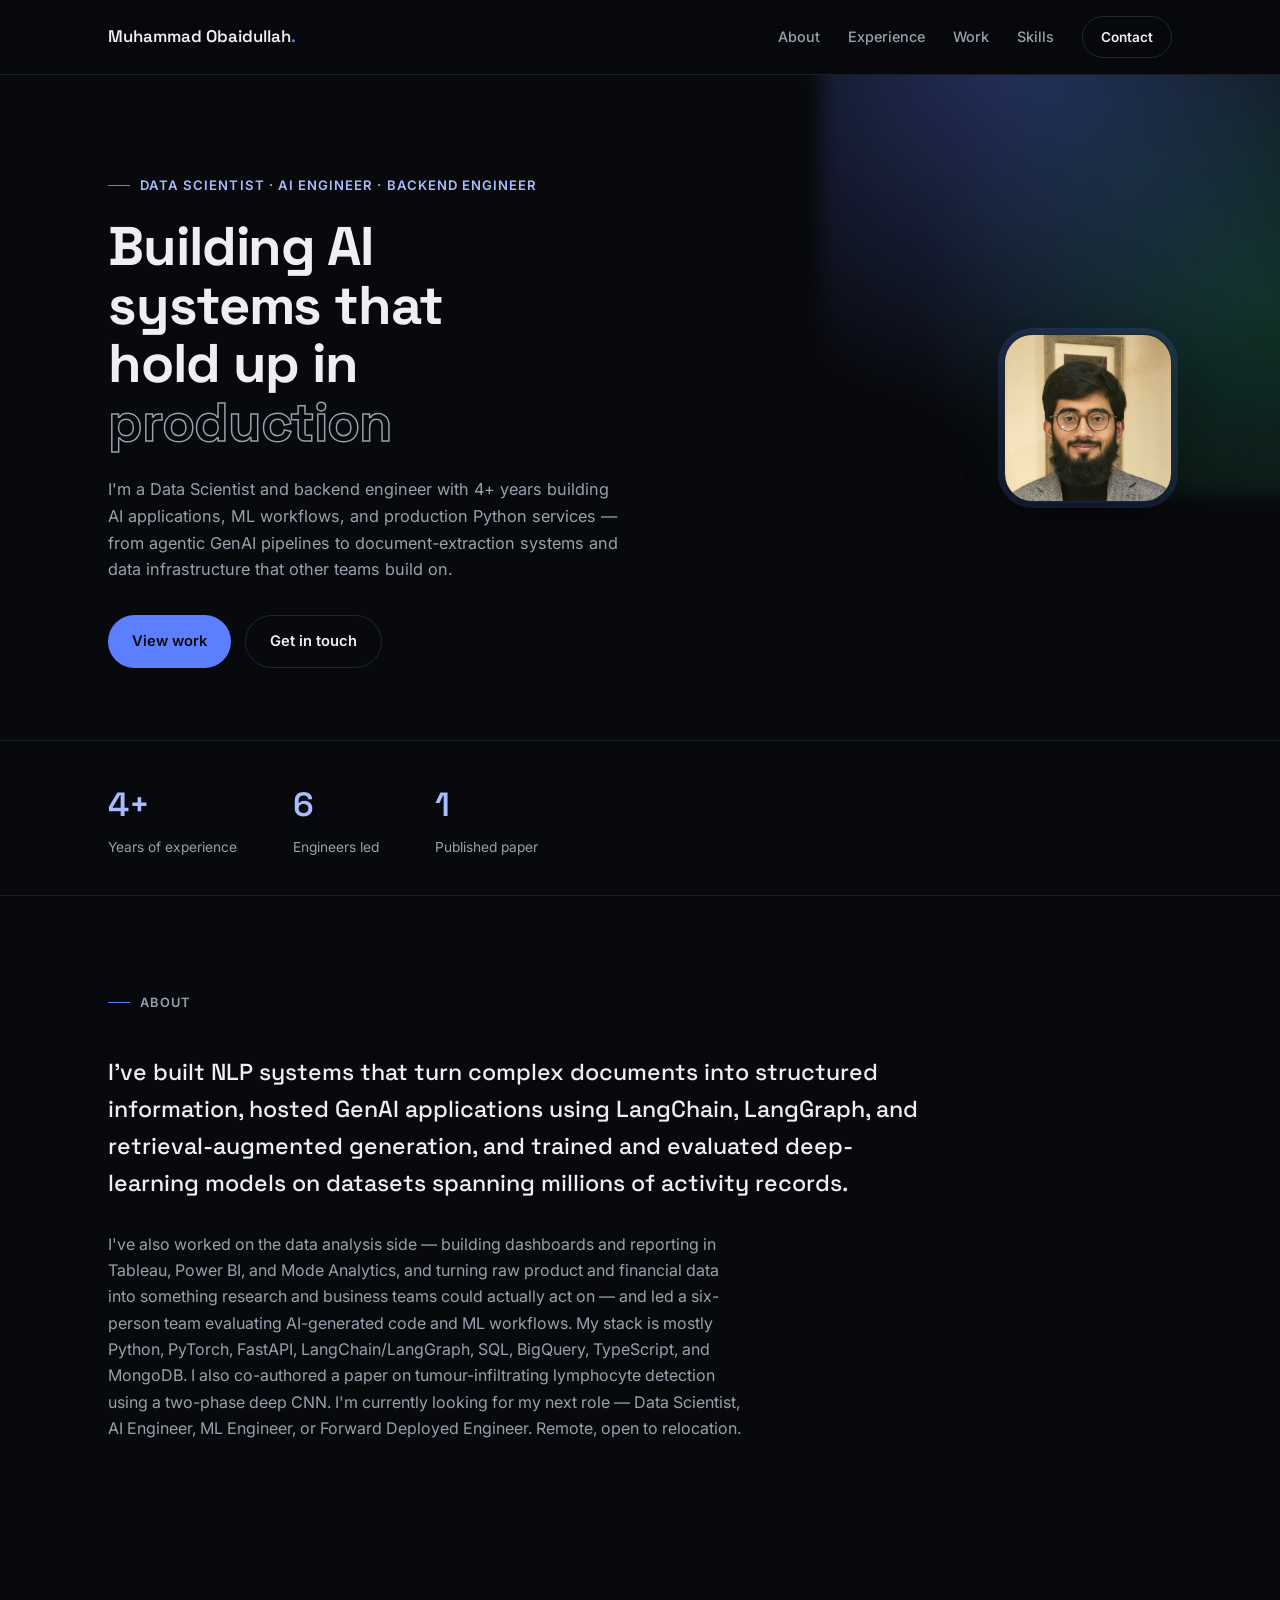
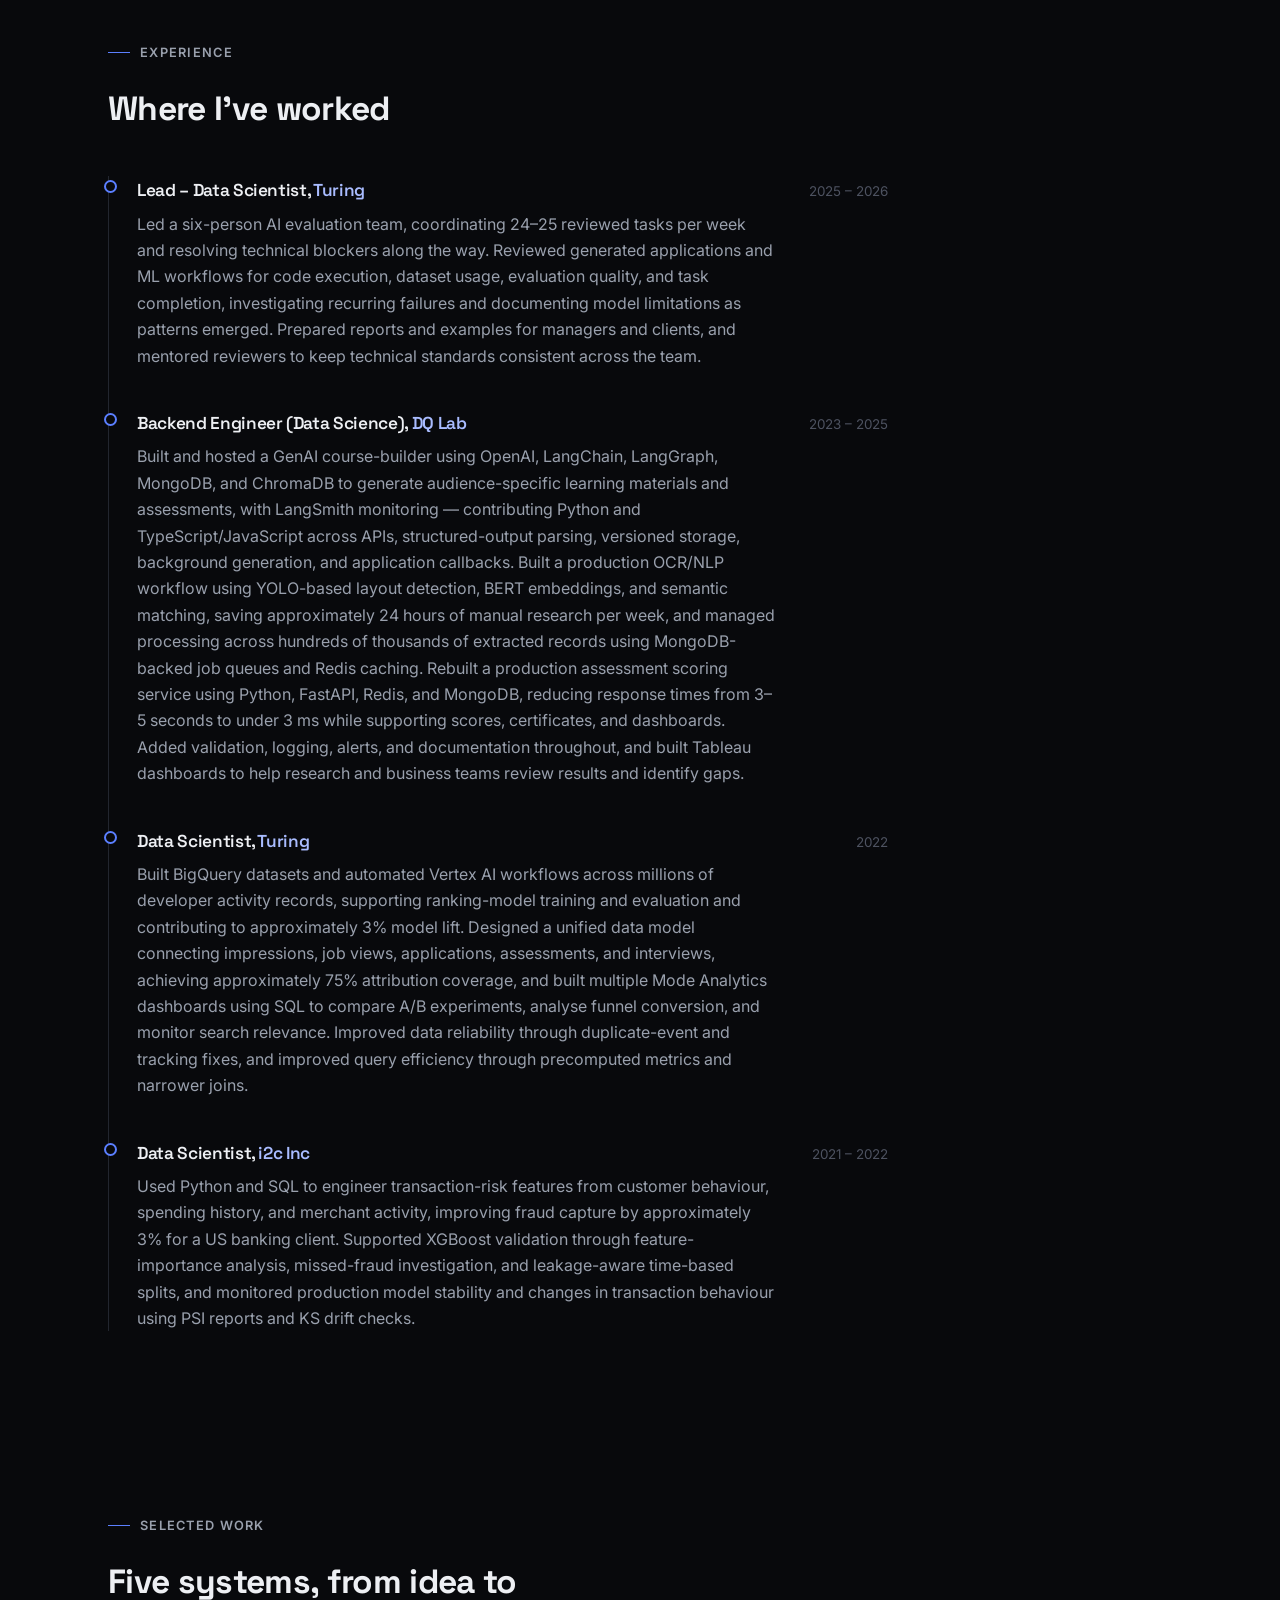
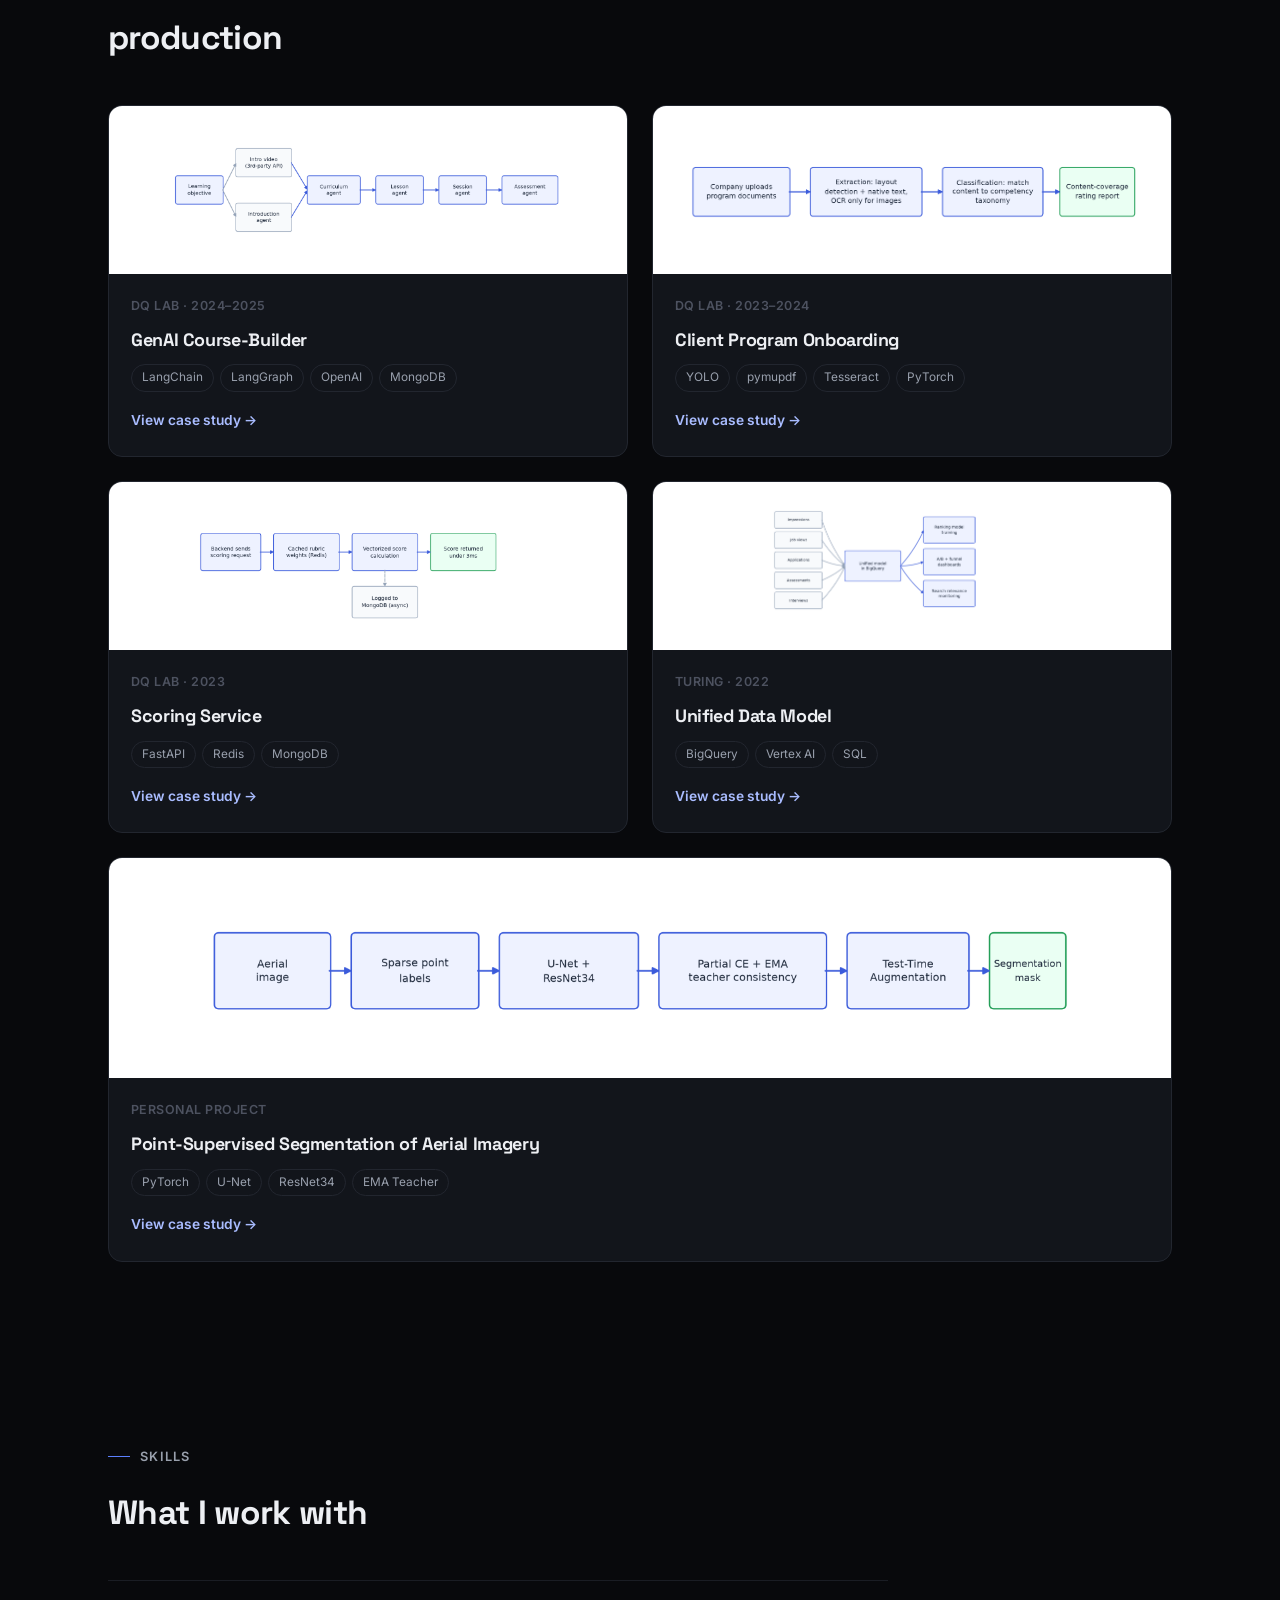
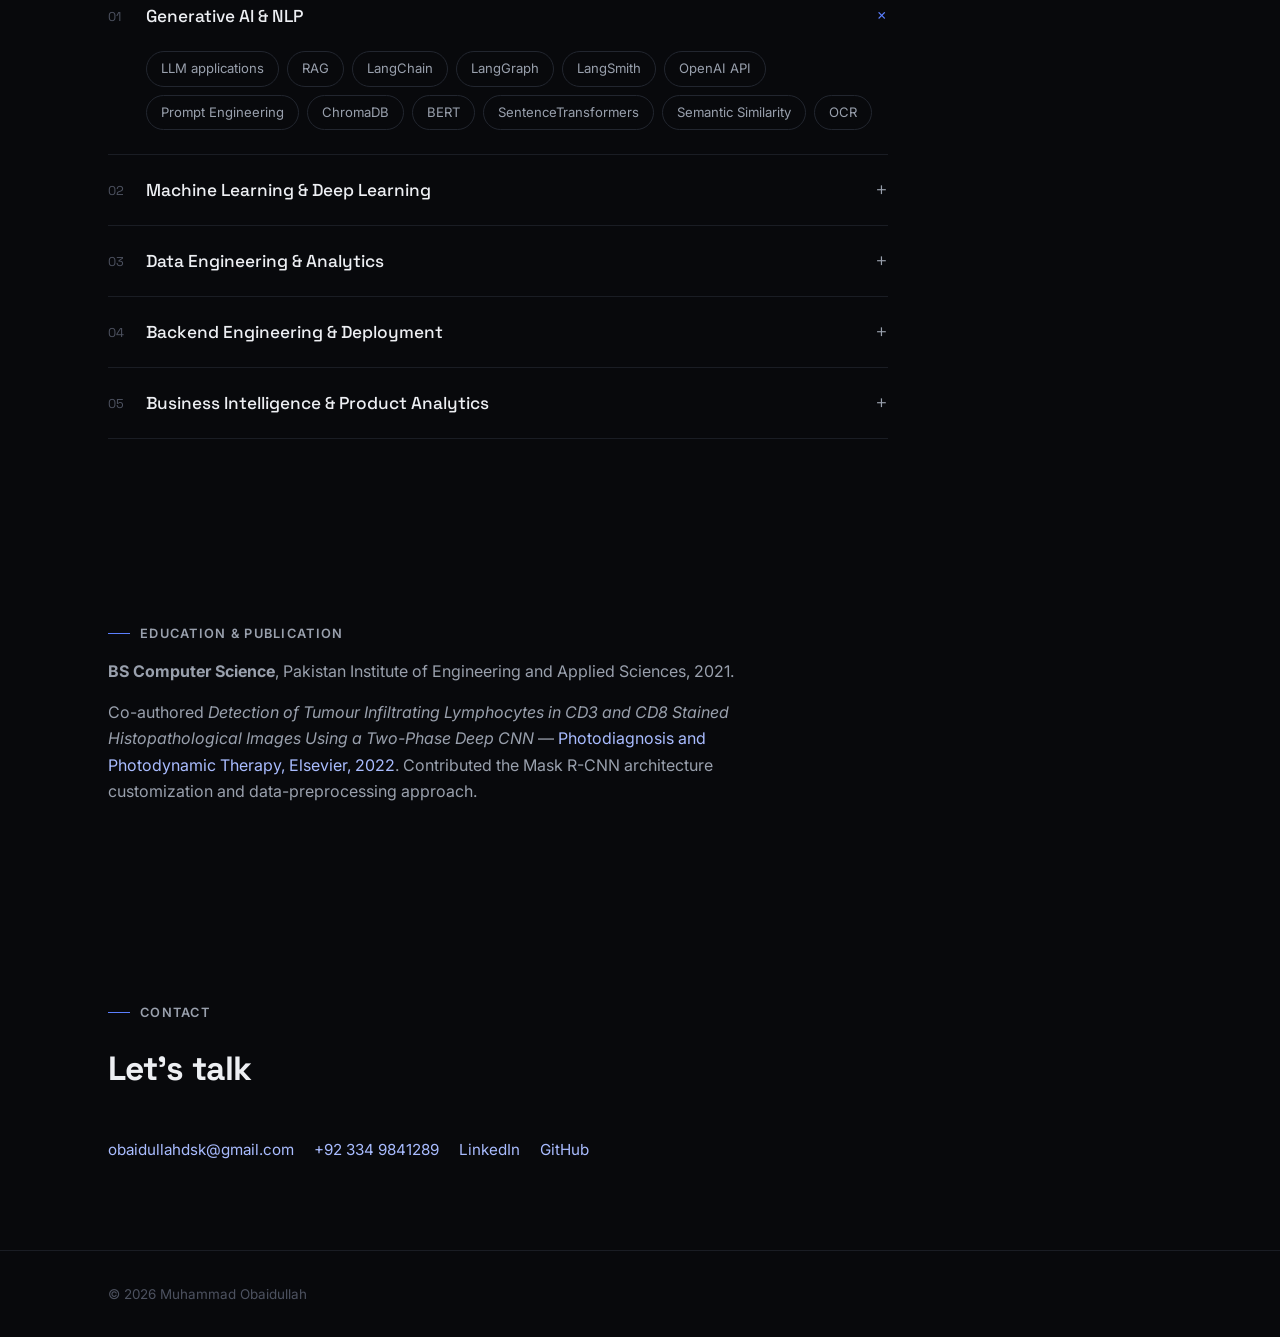
==== commit 7dcc61bd: "Recrop photo to shoulders, fix layout width consistency, make experience holistic, remove duplicatio" ====
--- a/index.html
+++ b/index.html
@@ -14,7 +14,7 @@
 
 <header class="site-header">
   <div class="wrap">
-    <span class="brand">Muhammad<span>.</span></span>
+    <span class="brand">Muhammad Obaidullah<span>.</span></span>
     <nav class="site-nav">
       <a href="#about">About</a>
       <a href="#experience">Experience</a>
@@ -57,10 +57,6 @@
         <div class="stat-label">Years of experience</div>
       </div>
       <div>
-        <div class="stat-num">5</div>
-        <div class="stat-label">Production systems shipped</div>
-      </div>
-      <div>
         <div class="stat-num">6</div>
         <div class="stat-label">Engineers led</div>
       </div>
@@ -72,13 +68,15 @@
   </section>
 
   <section id="about-detail">
-    <div class="wrap-narrow">
+    <div class="wrap">
       <p class="section-label">About</p>
       <p class="about-text" data-reveal>I've built NLP systems that turn complex documents into structured information, hosted GenAI applications using LangChain, LangGraph, and retrieval-augmented generation, and trained and evaluated deep-learning models on datasets spanning millions of activity records.</p>
       <p class="about-sub">
-        I've also worked on the data side — analyzing product behavior and financial risk —
-        and led a six-person team evaluating AI-generated code and ML workflows. My stack is
-        mostly Python, PyTorch, FastAPI, LangChain/LangGraph, SQL, BigQuery, TypeScript, and
+        I've also worked on the data analysis side — building dashboards and reporting in
+        Tableau, Power BI, and Mode Analytics, and turning raw product and financial data
+        into something research and business teams could actually act on — and led a
+        six-person team evaluating AI-generated code and ML workflows. My stack is mostly
+        Python, PyTorch, FastAPI, LangChain/LangGraph, SQL, BigQuery, TypeScript, and
         MongoDB. I also co-authored a paper on tumour-infiltrating lymphocyte detection using
         a two-phase deep CNN. I'm currently looking for my next role — Data Scientist, AI
         Engineer, ML Engineer, or Forward Deployed Engineer. Remote, open to relocation.
@@ -87,7 +85,7 @@
   </section>
 
   <section id="experience">
-    <div class="wrap-narrow">
+    <div class="wrap">
       <p class="section-label">Experience</p>
       <h2 class="section-title">Where I've worked</h2>
 
@@ -98,9 +96,12 @@
             <span class="tl-date">2025 – 2026</span>
           </div>
           <p>
-            Led a six-person team reviewing AI-generated code and ML workflows for
-            correctness, dataset usage, and reproducibility, and mentored reviewers on
-            consistent technical standards.
+            Led a six-person AI evaluation team, coordinating 24–25 reviewed tasks per week
+            and resolving technical blockers along the way. Reviewed generated applications
+            and ML workflows for code execution, dataset usage, evaluation quality, and task
+            completion, investigating recurring failures and documenting model limitations
+            as patterns emerged. Prepared reports and examples for managers and clients, and
+            mentored reviewers to keep technical standards consistent across the team.
           </p>
         </div>
 
@@ -110,11 +111,21 @@
             <span class="tl-date">2023 – 2025</span>
           </div>
           <p>
-            Built an agentic GenAI course-builder, a document-extraction and taxonomy-mapping
-            pipeline for client program onboarding, and rebuilt a scoring service from a slow
-            R→Python port into a sub-3ms production service.
-          </p>
-          <a class="tl-link" href="#work">See the three case studies ↓</a>
+            Built and hosted a GenAI course-builder using OpenAI, LangChain, LangGraph,
+            MongoDB, and ChromaDB to generate audience-specific learning materials and
+            assessments, with LangSmith monitoring — contributing Python and
+            TypeScript/JavaScript across APIs, structured-output parsing, versioned storage,
+            background generation, and application callbacks. Built a production OCR/NLP
+            workflow using YOLO-based layout detection, BERT embeddings, and semantic
+            matching, saving approximately 24 hours of manual research per week, and managed
+            processing across hundreds of thousands of extracted records using
+            MongoDB-backed job queues and Redis caching. Rebuilt a production assessment
+            scoring service using Python, FastAPI, Redis, and MongoDB, reducing response
+            times from 3–5 seconds to under 3 ms while supporting scores, certificates, and
+            dashboards. Added validation, logging, alerts, and documentation throughout, and
+            built Tableau dashboards to help research and business teams review results and
+            identify gaps.
+          </p>
         </div>
 
         <div class="tl-item">
@@ -123,11 +134,16 @@
             <span class="tl-date">2022</span>
           </div>
           <p>
-            Designed a unified BigQuery data model connecting the full product funnel,
-            powering ranking-model training, A/B experimentation, and search-relevance
-            monitoring off one consistent dataset.
-          </p>
-          <a class="tl-link" href="projects/unified-data-model.html">View case study →</a>
+            Built BigQuery datasets and automated Vertex AI workflows across millions of
+            developer activity records, supporting ranking-model training and evaluation
+            and contributing to approximately 3% model lift. Designed a unified data model
+            connecting impressions, job views, applications, assessments, and interviews,
+            achieving approximately 75% attribution coverage, and built multiple Mode
+            Analytics dashboards using SQL to compare A/B experiments, analyse funnel
+            conversion, and monitor search relevance. Improved data reliability through
+            duplicate-event and tracking fixes, and improved query efficiency through
+            precomputed metrics and narrower joins.
+          </p>
         </div>
 
         <div class="tl-item">
@@ -136,9 +152,12 @@
             <span class="tl-date">2021 – 2022</span>
           </div>
           <p>
-            Engineered transaction-risk features from customer and merchant behavior for a US
-            banking client, improving fraud capture by about 3%, and monitored production
-            model stability through drift checks.
+            Used Python and SQL to engineer transaction-risk features from customer
+            behaviour, spending history, and merchant activity, improving fraud capture by
+            approximately 3% for a US banking client. Supported XGBoost validation through
+            feature-importance analysis, missed-fraud investigation, and leakage-aware
+            time-based splits, and monitored production model stability and changes in
+            transaction behaviour using PSI reports and KS drift checks.
           </p>
         </div>
       </div>
@@ -207,7 +226,7 @@
   </section>
 
   <section id="skills">
-    <div class="wrap-narrow">
+    <div class="wrap">
       <p class="section-label">Skills</p>
       <h2 class="section-title">What I work with</h2>
 
@@ -281,7 +300,7 @@
   </section>
 
   <section id="education">
-    <div class="wrap-narrow">
+    <div class="wrap">
       <p class="section-label">Education &amp; publication</p>
       <p><strong>BS Computer Science</strong>, Pakistan Institute of Engineering and Applied Sciences, 2021.</p>
       <p>
@@ -294,10 +313,9 @@
   </section>
 
   <section id="contact">
-    <div class="wrap-narrow">
+    <div class="wrap">
       <p class="section-label">Contact</p>
       <h2 class="section-title">Let's talk</h2>
-      <p class="lead">Open to Data Scientist, AI Engineer, ML Engineer, and Forward Deployed Engineer roles — remote, open to relocation.</p>
       <div class="contact-links">
         <a href="mailto:obaidullahdsk@gmail.com">obaidullahdsk@gmail.com</a>
         <a href="tel:+923349841289">+92 334 9841289</a>
@@ -312,7 +330,6 @@
 <footer>
   <div class="wrap">
     <span>© <span id="year"></span> Muhammad Obaidullah</span>
-    <span>Built with HTML, CSS &amp; JS — no framework, no fluff.</span>
   </div>
 </footer>
 
--- a/style.css
+++ b/style.css
@@ -194,8 +194,8 @@
 }
 .stats .wrap {
   display: grid;
-  grid-template-columns: repeat(4, 1fr);
-  gap: 24px;
+  grid-template-columns: repeat(3, max-content);
+  gap: 56px;
 }
 .stat-num {
   font-family: var(--font-display);
@@ -249,7 +249,7 @@
 /* ---------------------------------------------------------------------- */
 /* Experience timeline                                                     */
 /* ---------------------------------------------------------------------- */
-.timeline { position: relative; padding-left: 28px; border-left: 1px solid var(--border); }
+.timeline { position: relative; max-width: 780px; padding-left: 28px; border-left: 1px solid var(--border); }
 .tl-item { position: relative; padding-bottom: 40px; }
 .tl-item:last-child { padding-bottom: 0; }
 .tl-item::before {
@@ -337,6 +337,7 @@
 /* ---------------------------------------------------------------------- */
 /* Skills accordion                                                        */
 /* ---------------------------------------------------------------------- */
+.accordion { max-width: 780px; }
 .accordion-item { border-top: 1px solid var(--border-soft); }
 .accordion-item:last-child { border-bottom: 1px solid var(--border-soft); }
 .accordion-trigger {
@@ -468,7 +469,7 @@
 @media (max-width: 860px) {
   .hero-grid { grid-template-columns: 1fr; }
   .hero-photo { width: 110px; height: 110px; border-radius: 22px; order: -1; }
-  .stats .wrap { grid-template-columns: repeat(2, 1fr); row-gap: 28px; }
+  .stats .wrap { grid-template-columns: repeat(3, 1fr); gap: 20px; }
   .work-grid { grid-template-columns: 1fr; }
 }
 @media (max-width: 640px) {
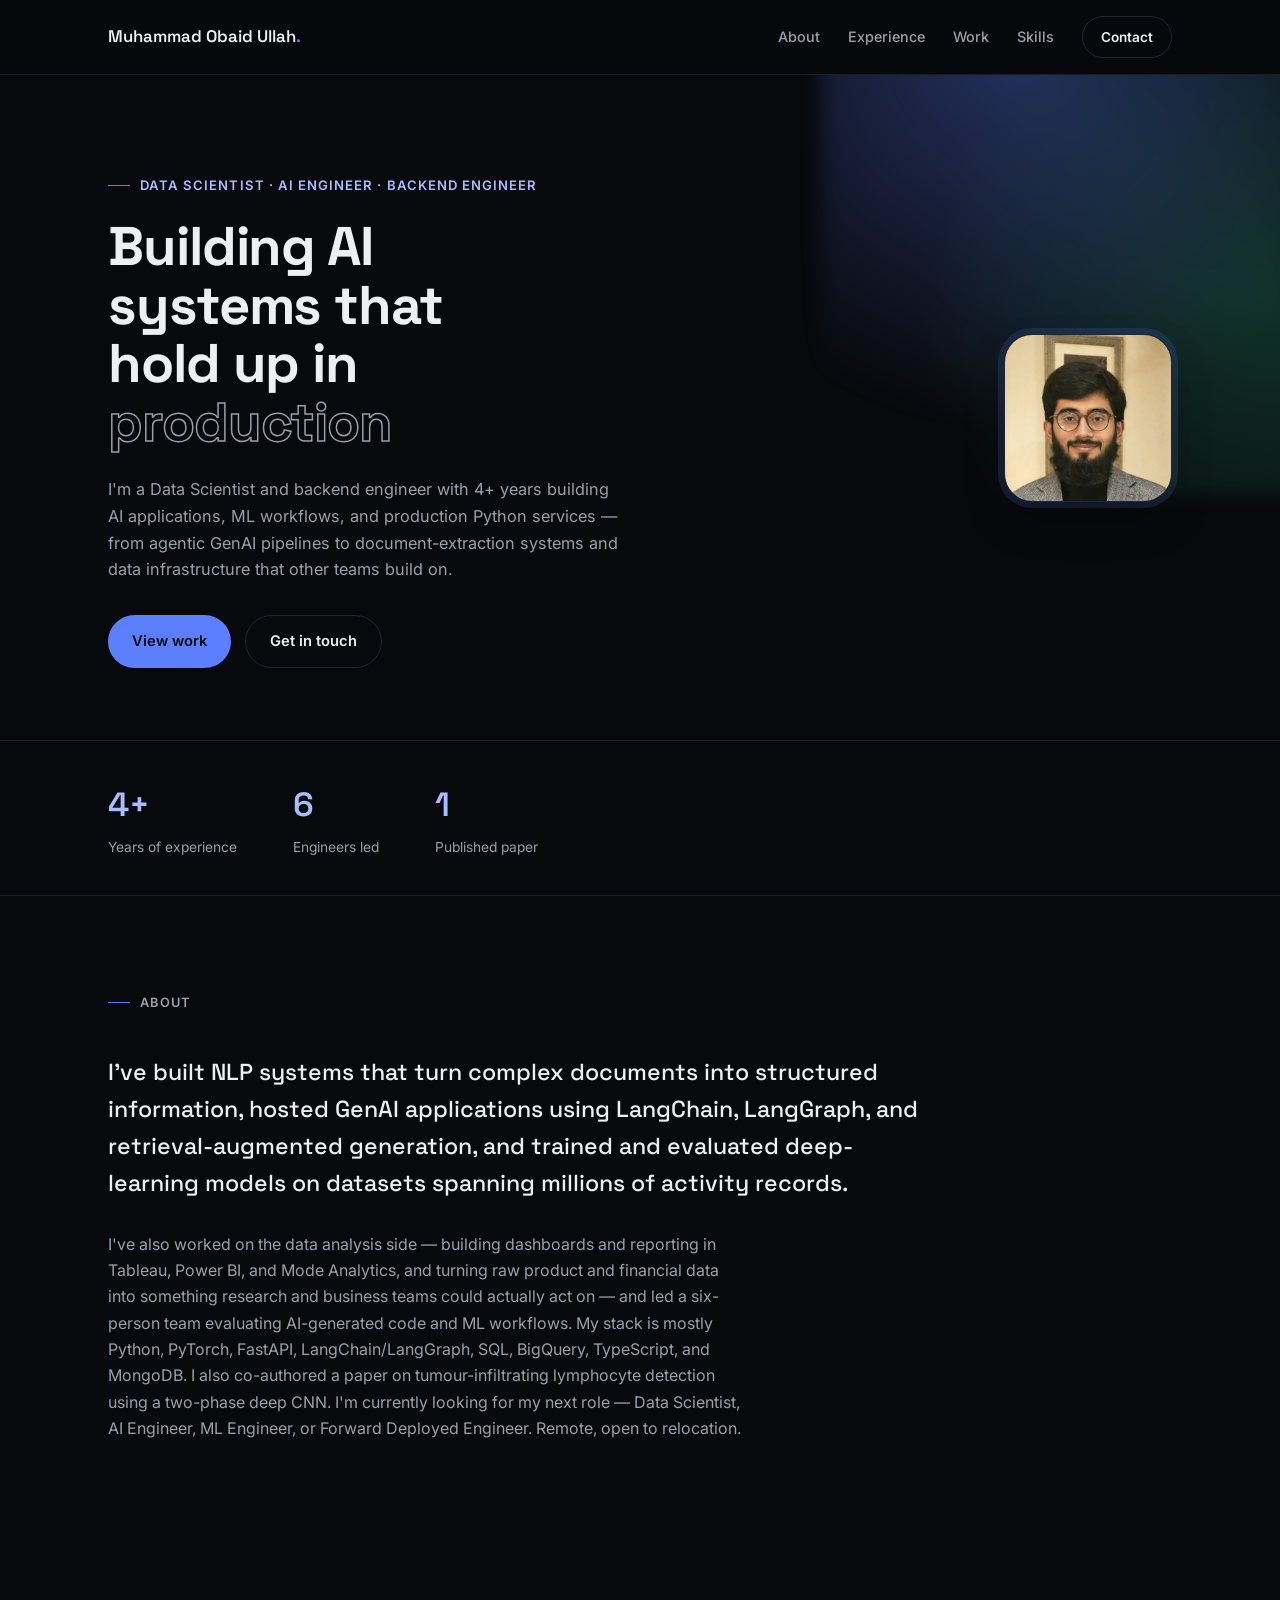
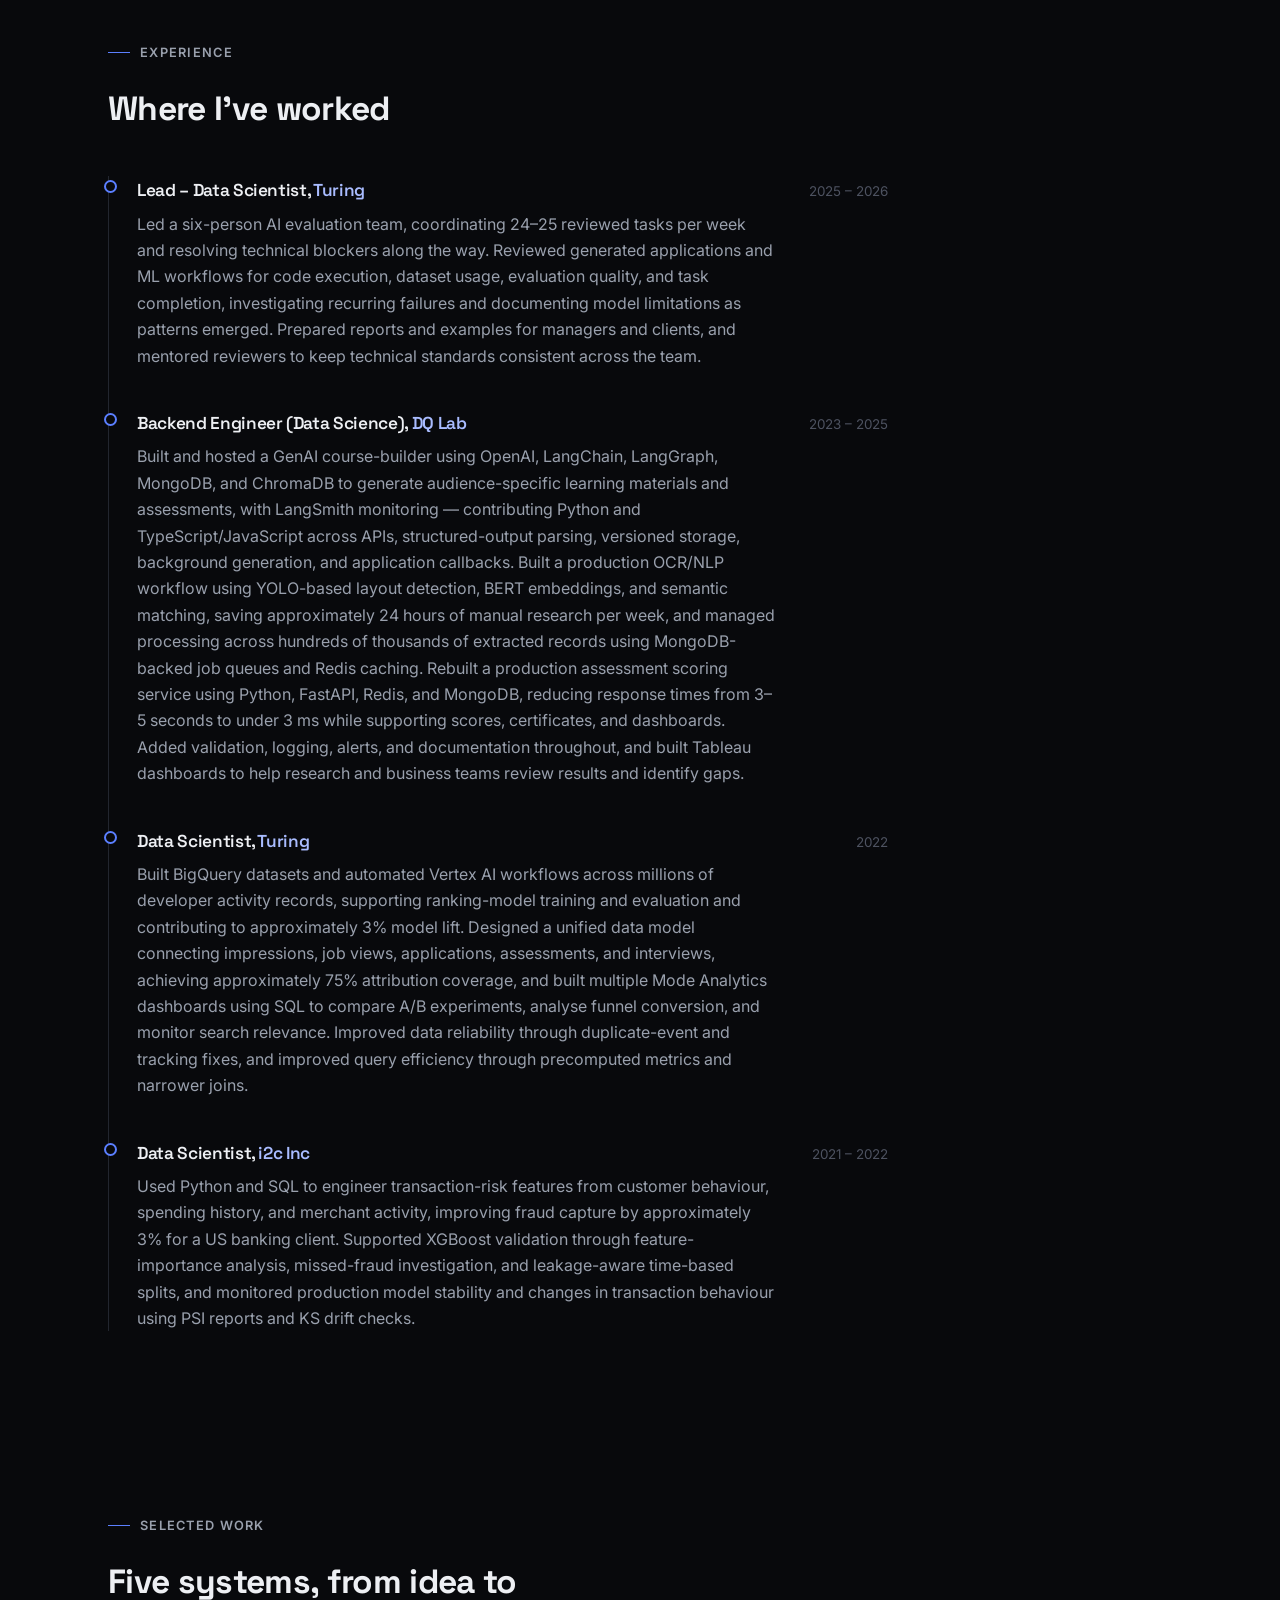
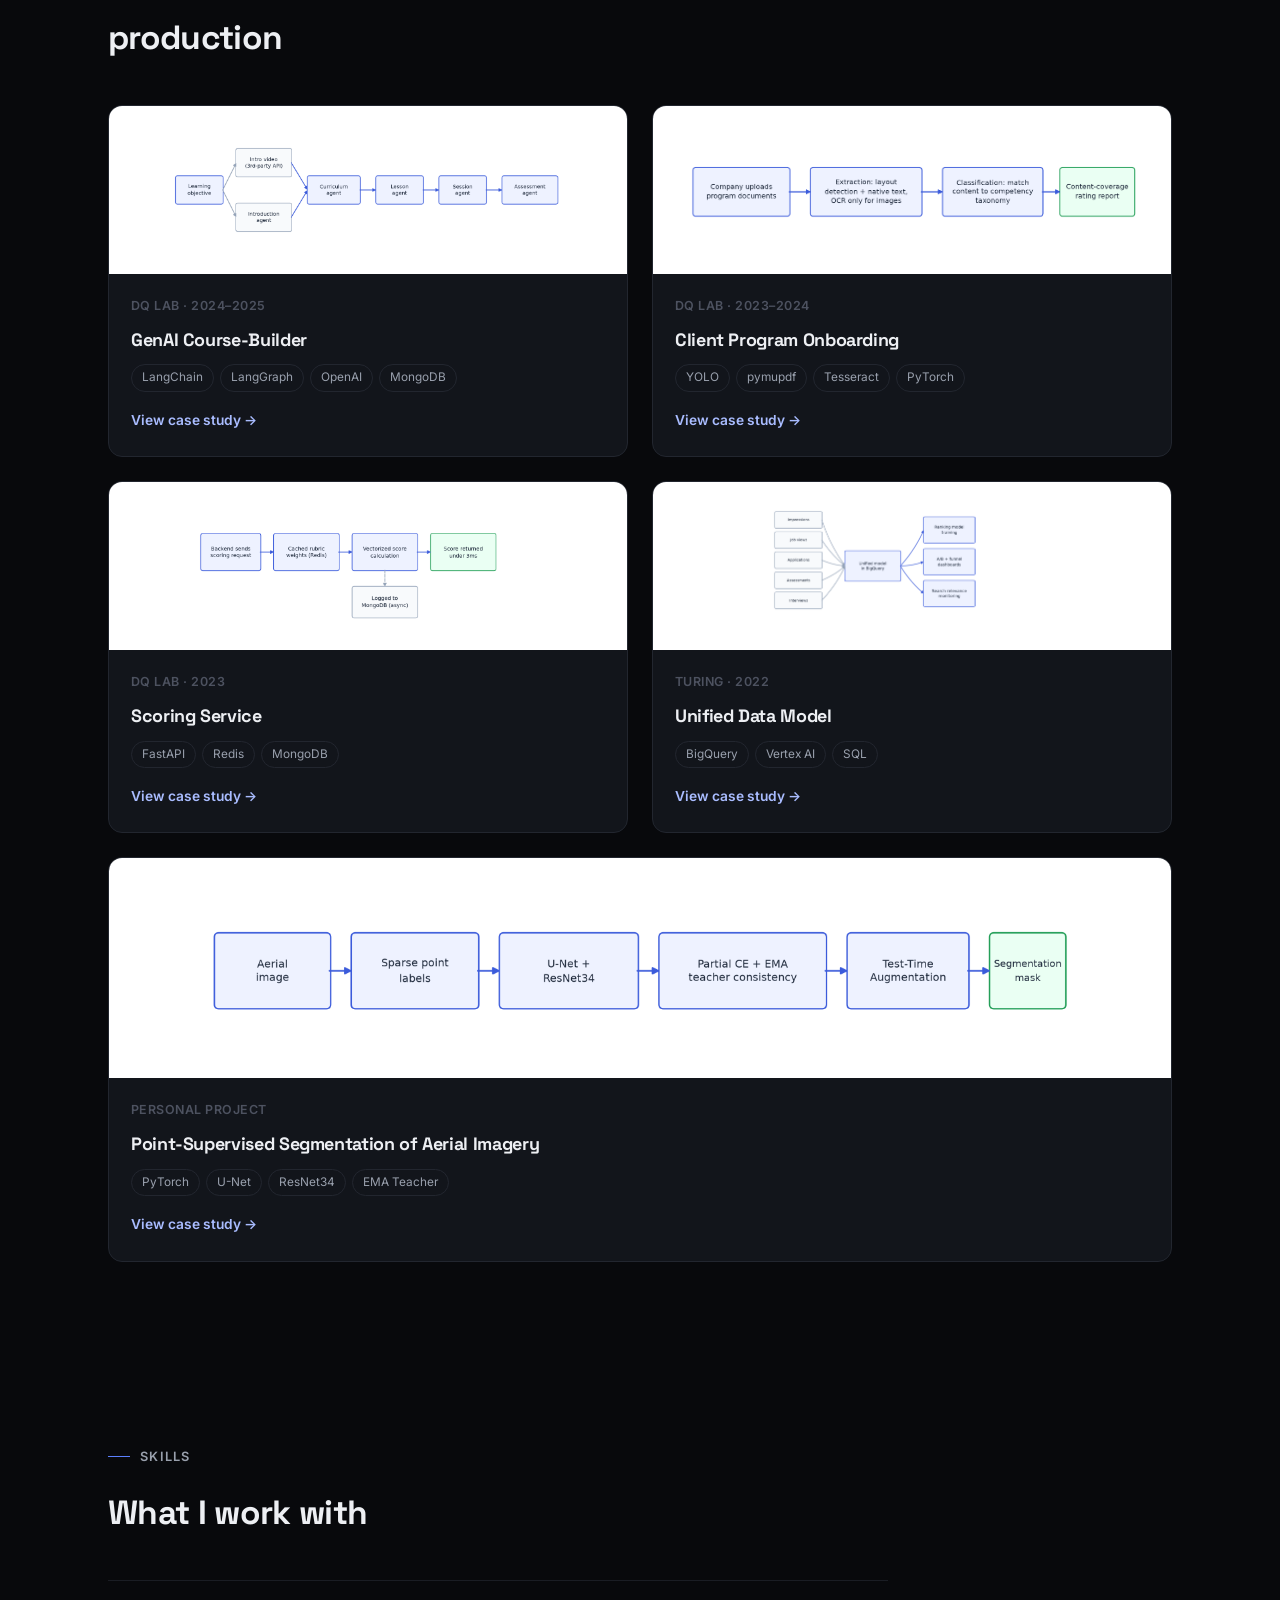
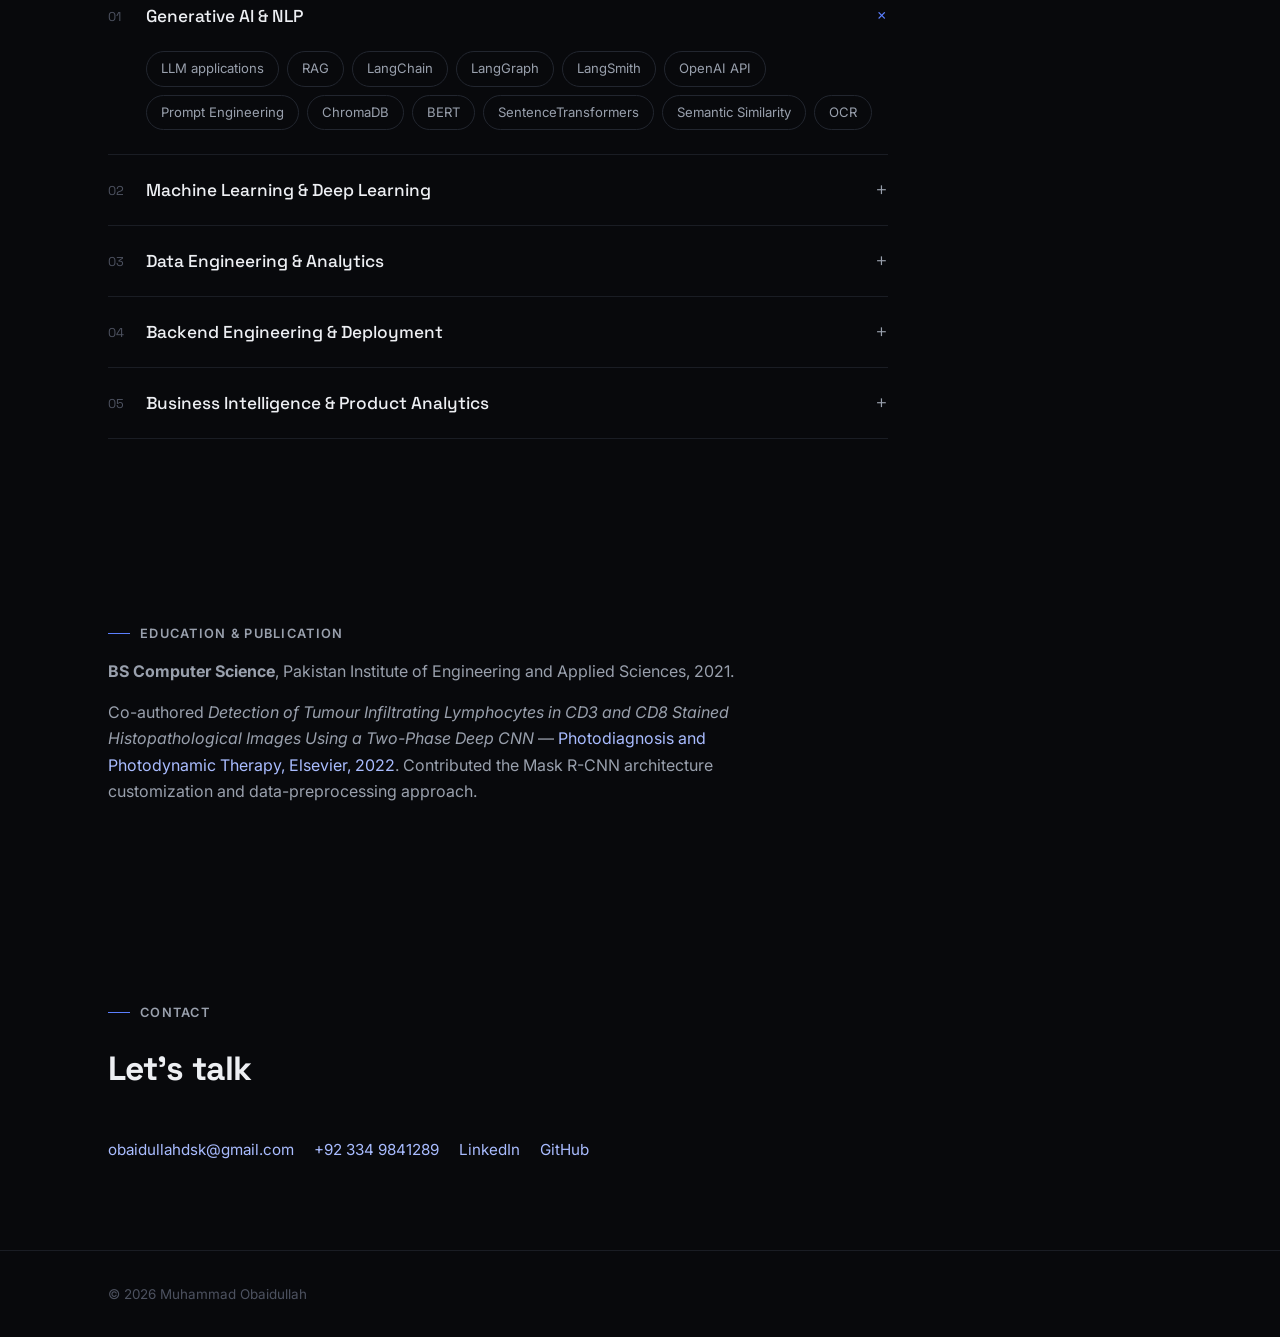
==== commit b76f4b61: "Correct spelling of 'Obaidullah' to 'Obaid Ullah'" ====
--- a/index.html
+++ b/index.html
@@ -3,7 +3,7 @@
 <head>
 <meta charset="UTF-8">
 <meta name="viewport" content="width=device-width, initial-scale=1.0">
-<title>Muhammad Obaidullah — Data Scientist &amp; AI Engineer</title>
+<title>Muhammad Obaid Ullah — Data Scientist &amp; AI Engineer</title>
 <meta name="description" content="Portfolio of Muhammad Obaidullah — Data Scientist and AI Engineer building production AI systems, data pipelines, and backend services.">
 <link rel="preconnect" href="https://fonts.googleapis.com">
 <link rel="preconnect" href="https://fonts.gstatic.com" crossorigin>
@@ -14,7 +14,7 @@
 
 <header class="site-header">
   <div class="wrap">
-    <span class="brand">Muhammad Obaidullah<span>.</span></span>
+    <span class="brand">Muhammad Obaid Ullah<span>.</span></span>
     <nav class="site-nav">
       <a href="#about">About</a>
       <a href="#experience">Experience</a>
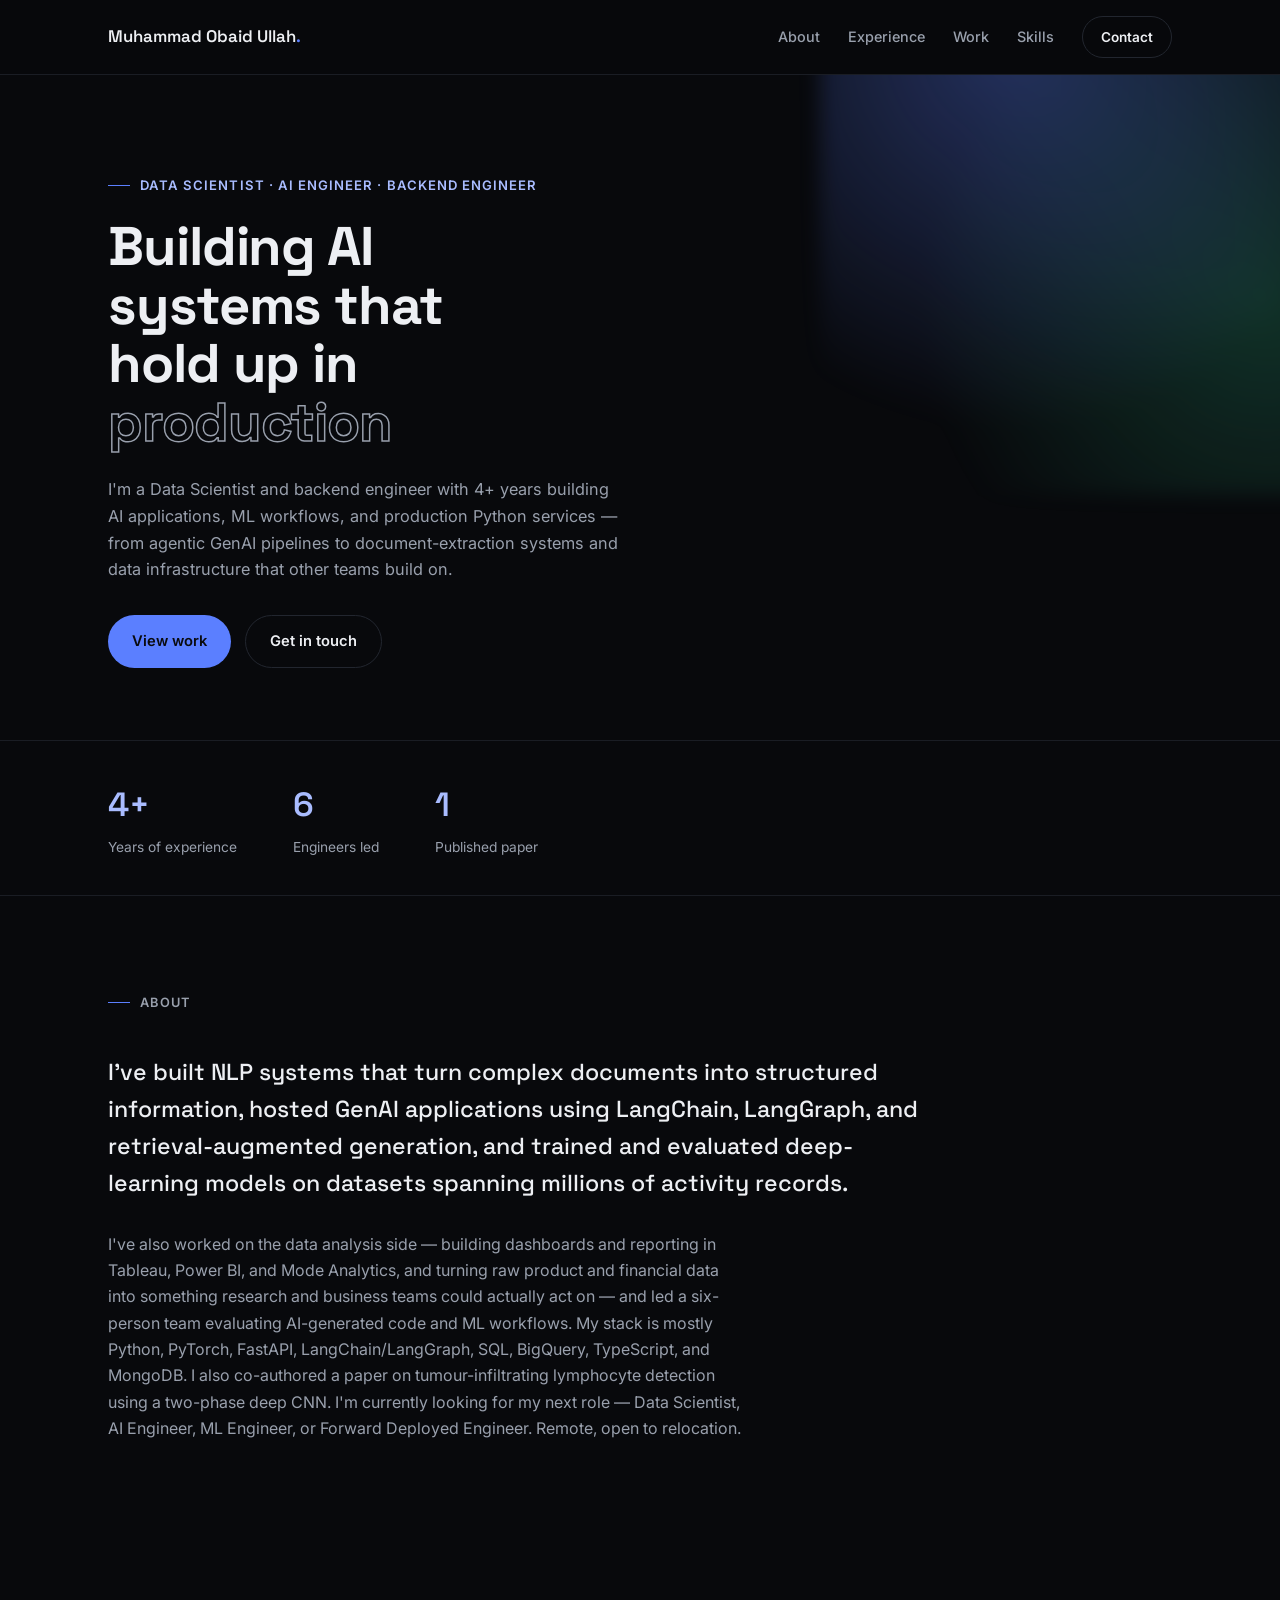
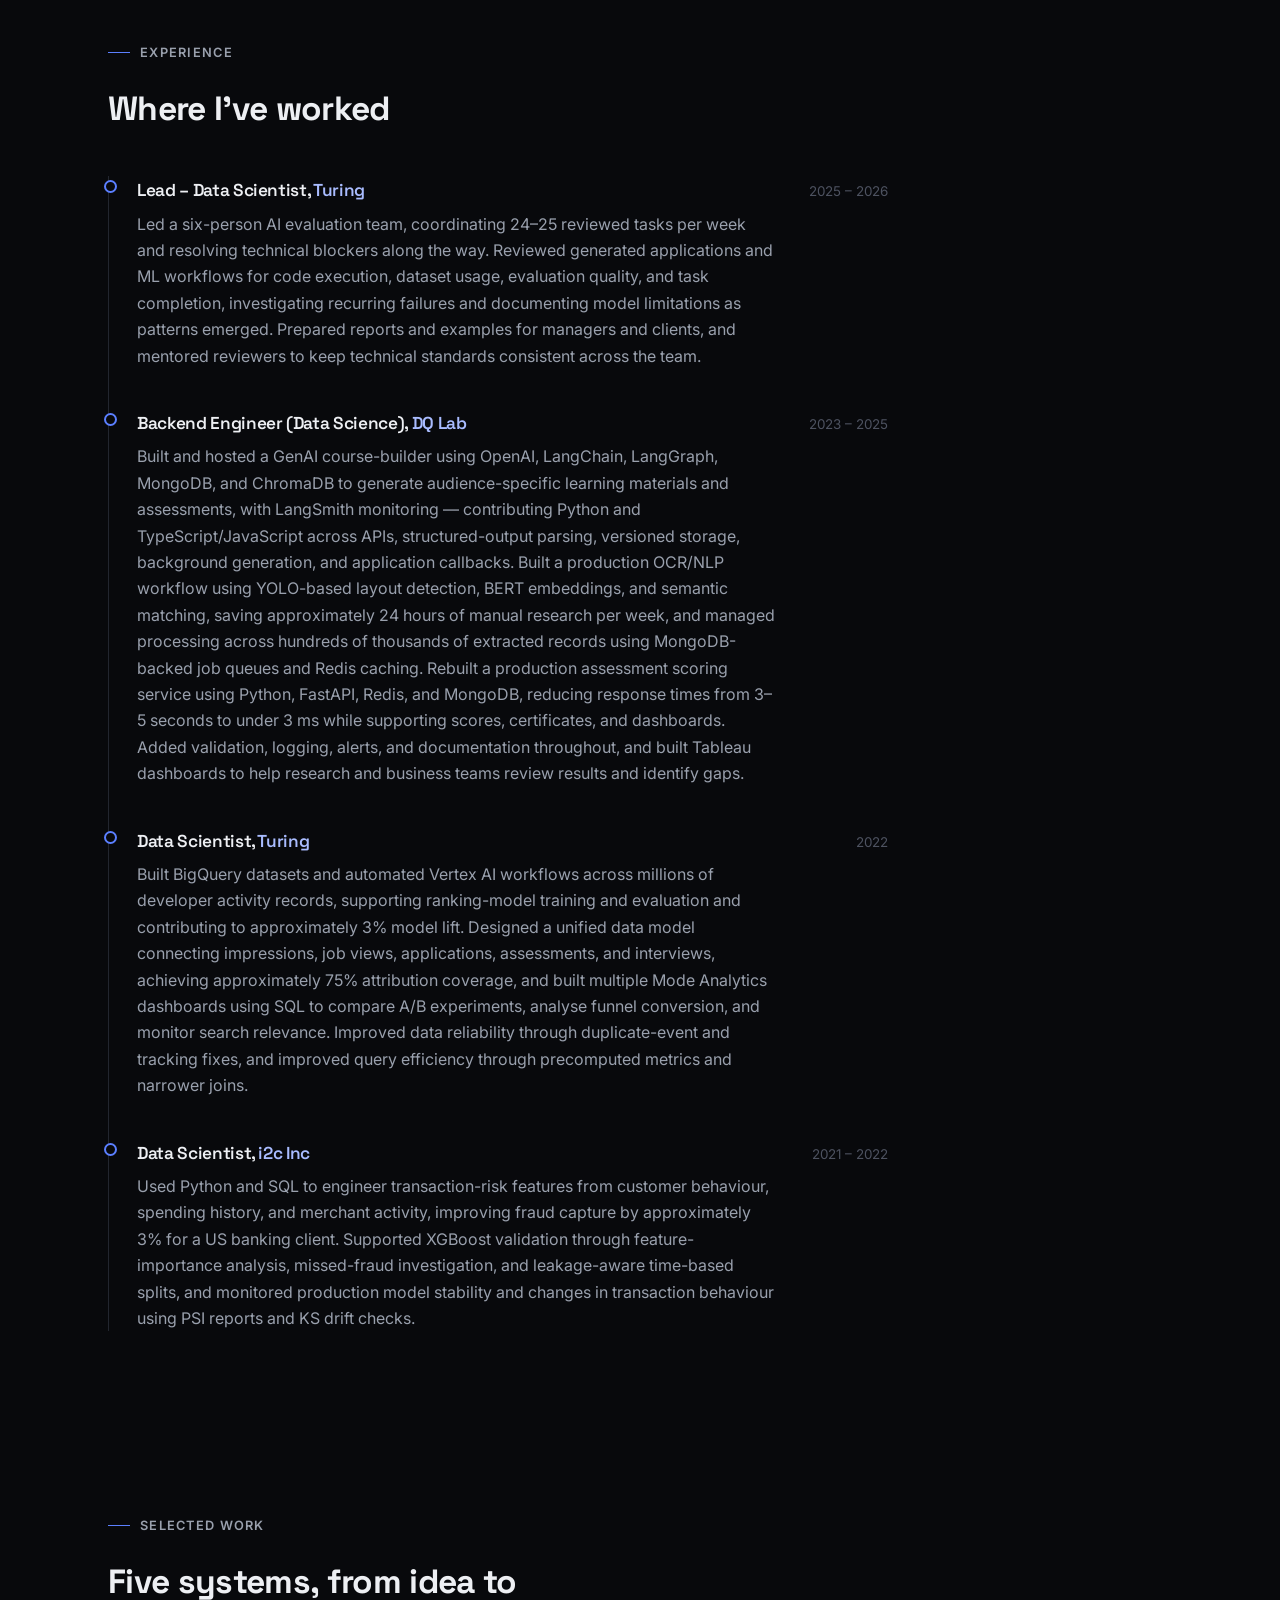
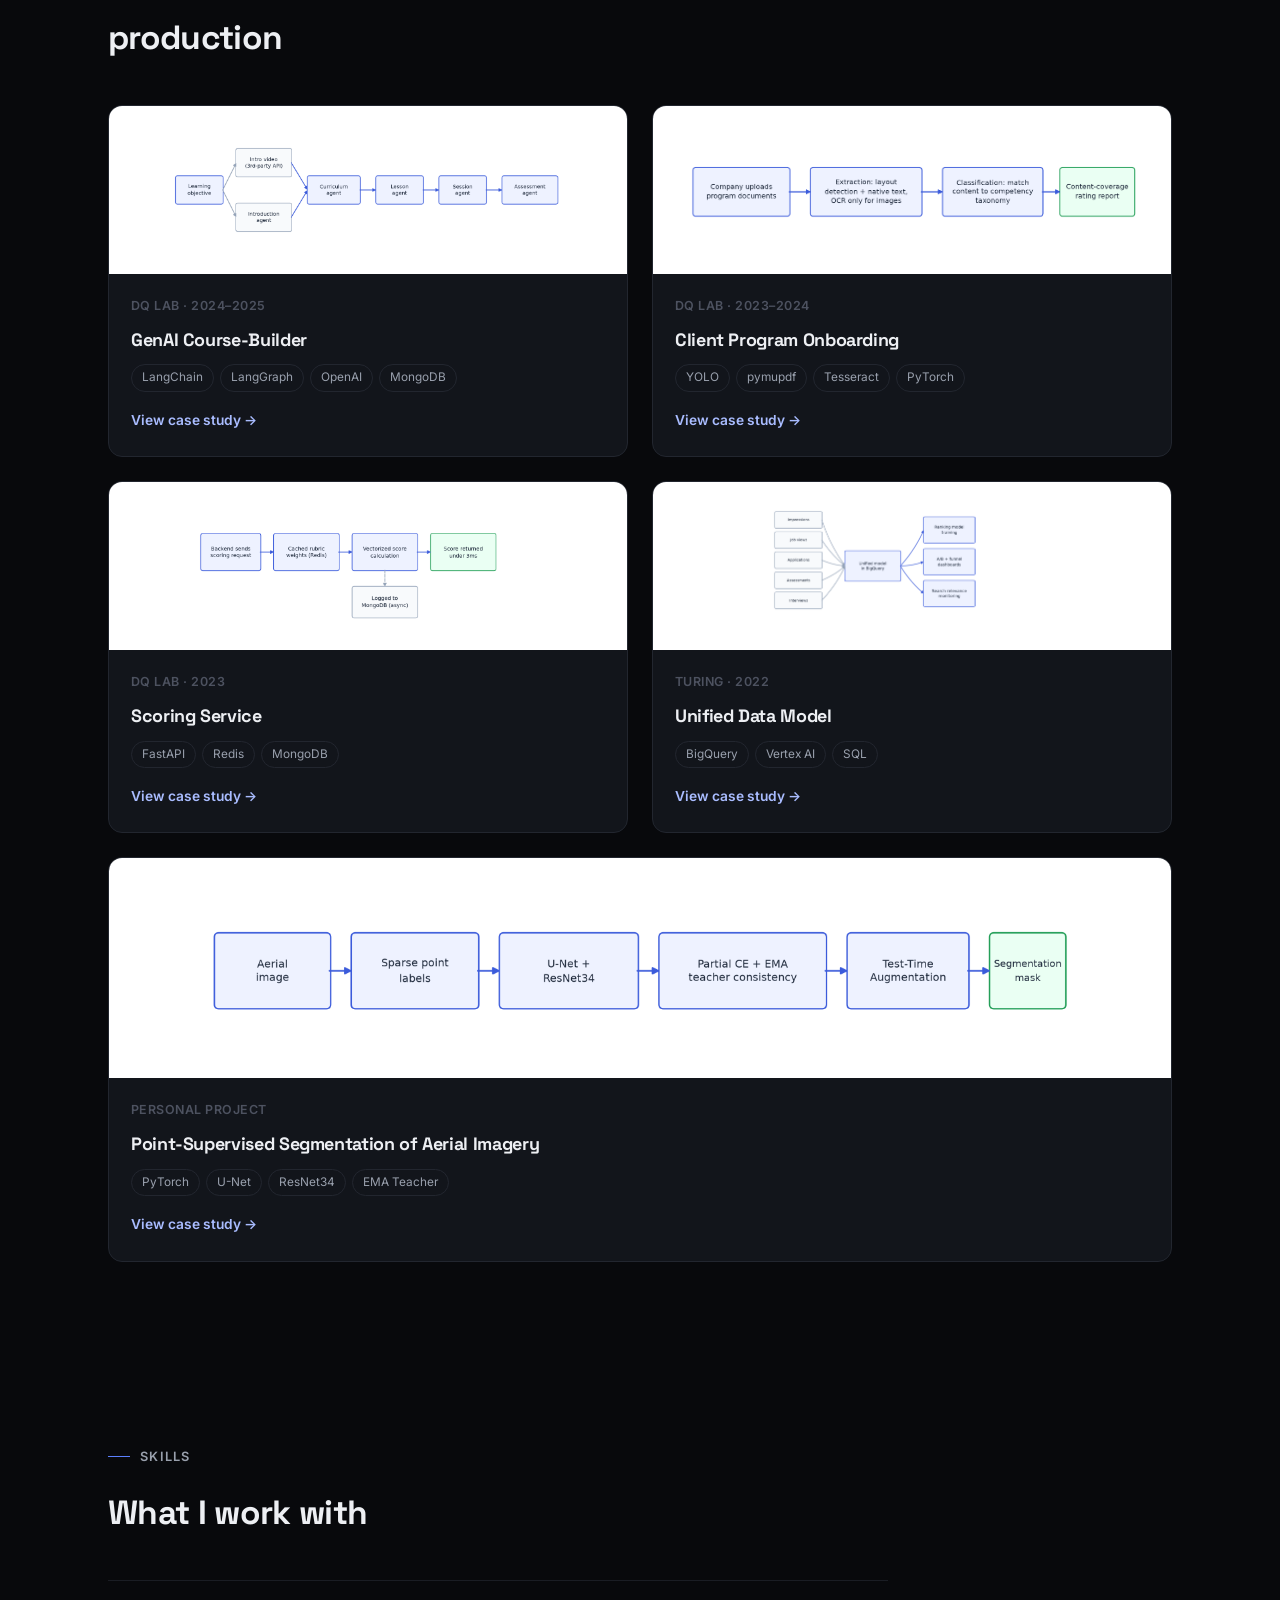
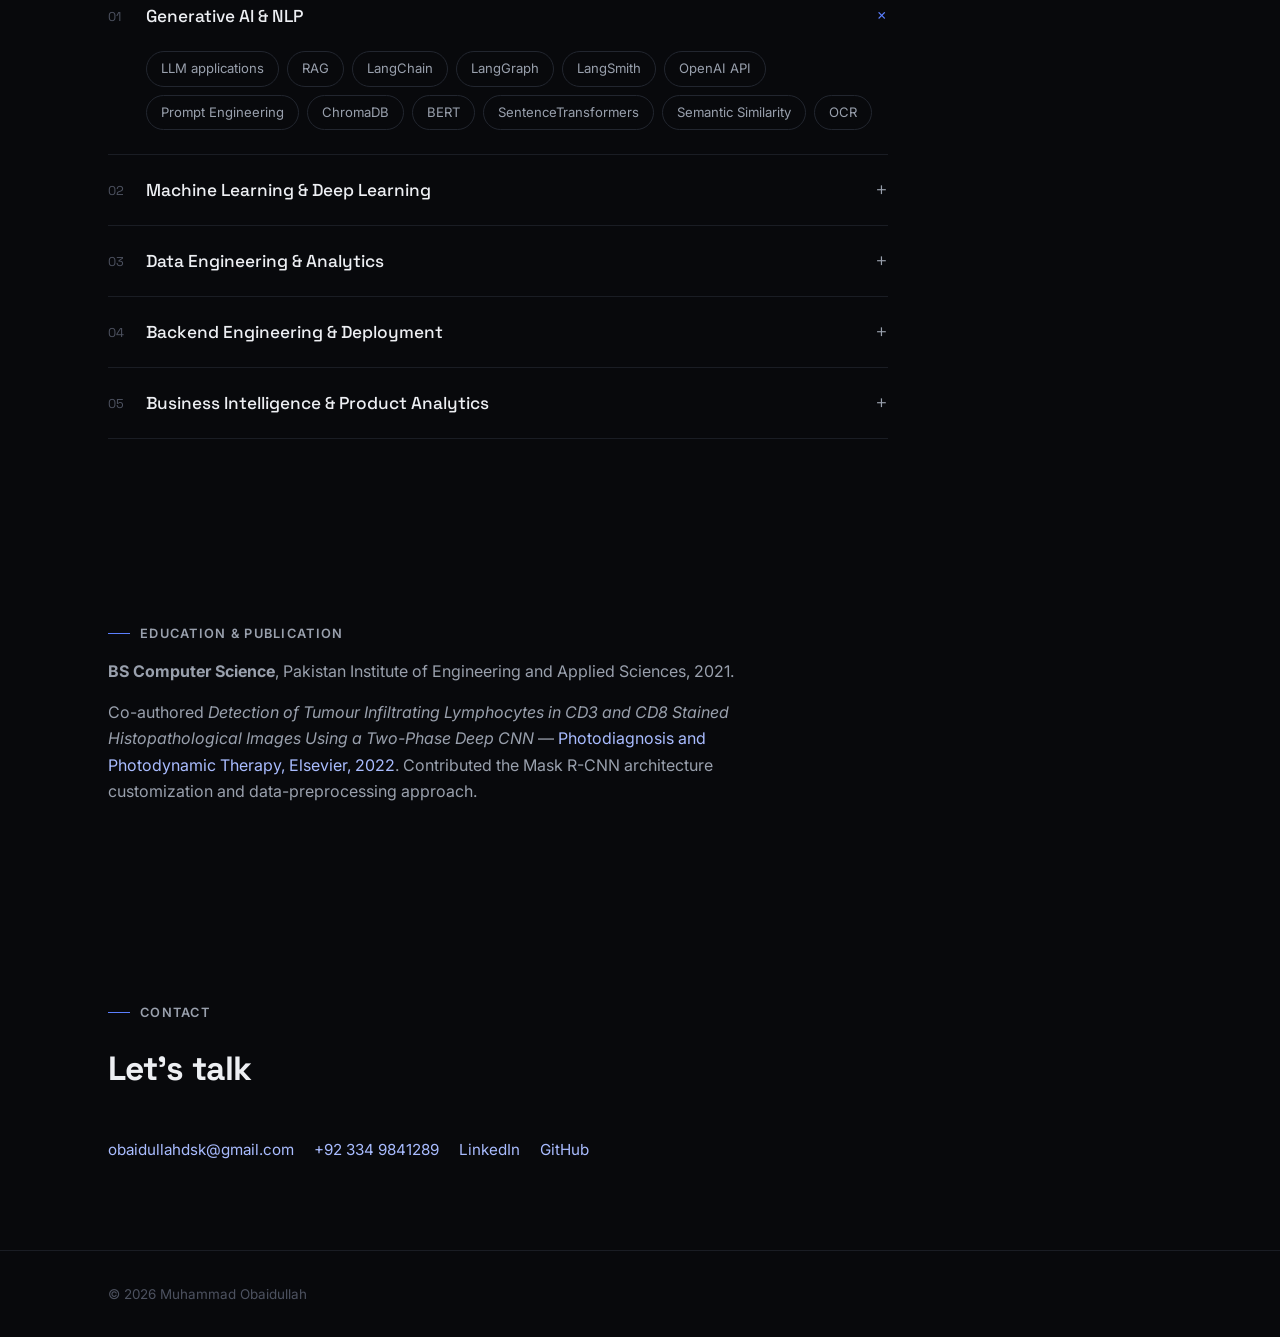
==== commit 635ccb26: "Remove hero photo, apply Obaid Ullah spelling consistently across project pages" ====
--- a/index.html
+++ b/index.html
@@ -29,23 +29,16 @@
 
   <section class="hero" id="about">
     <div class="wrap">
-      <div class="hero-grid">
-        <div>
-          <p class="eyebrow">Data Scientist · AI Engineer · Backend Engineer</p>
-          <h1>Building AI systems that hold up in <span class="outline">production</span></h1>
-          <p class="summary">
-            I'm a Data Scientist and backend engineer with 4+ years building AI applications,
-            ML workflows, and production Python services — from agentic GenAI pipelines to
-            document-extraction systems and data infrastructure that other teams build on.
-          </p>
-          <div class="hero-actions">
-            <a class="btn btn-primary" href="#work">View work</a>
-            <a class="btn btn-ghost" href="#contact">Get in touch</a>
-          </div>
-        </div>
-        <div class="hero-photo">
-          <img src="images/photo.jpg" alt="Muhammad Obaidullah">
-        </div>
+      <p class="eyebrow">Data Scientist · AI Engineer · Backend Engineer</p>
+      <h1>Building AI systems that hold up in <span class="outline">production</span></h1>
+      <p class="summary">
+        I'm a Data Scientist and backend engineer with 4+ years building AI applications,
+        ML workflows, and production Python services — from agentic GenAI pipelines to
+        document-extraction systems and data infrastructure that other teams build on.
+      </p>
+      <div class="hero-actions">
+        <a class="btn btn-primary" href="#work">View work</a>
+        <a class="btn btn-ghost" href="#contact">Get in touch</a>
       </div>
     </div>
   </section>
--- a/style.css
+++ b/style.css
@@ -118,12 +118,6 @@
   to   { transform: translate(-40px, 30px) scale(1.08); }
 }
 .hero .wrap { position: relative; }
-.hero-grid {
-  display: grid;
-  grid-template-columns: 1fr auto;
-  gap: 48px;
-  align-items: center;
-}
 .eyebrow {
   display: inline-flex;
   align-items: center;
@@ -172,17 +166,6 @@
   color: var(--text) !important;
 }
 .btn-ghost:hover { border-color: var(--accent); background: var(--accent-soft); text-decoration: none; }
-
-.hero-photo {
-  width: 168px;
-  height: 168px;
-  border-radius: 28px;
-  overflow: hidden;
-  border: 1px solid var(--border);
-  box-shadow: 0 0 0 6px var(--accent-soft), 0 20px 50px -20px rgba(0,0,0,0.7);
-  flex-shrink: 0;
-}
-.hero-photo img { width: 100%; height: 100%; object-fit: cover; }
 
 /* ---------------------------------------------------------------------- */
 /* Stats                                                                   */
@@ -467,8 +450,6 @@
 /* Responsive                                                              */
 /* ---------------------------------------------------------------------- */
 @media (max-width: 860px) {
-  .hero-grid { grid-template-columns: 1fr; }
-  .hero-photo { width: 110px; height: 110px; border-radius: 22px; order: -1; }
   .stats .wrap { grid-template-columns: repeat(3, 1fr); gap: 20px; }
   .work-grid { grid-template-columns: 1fr; }
 }
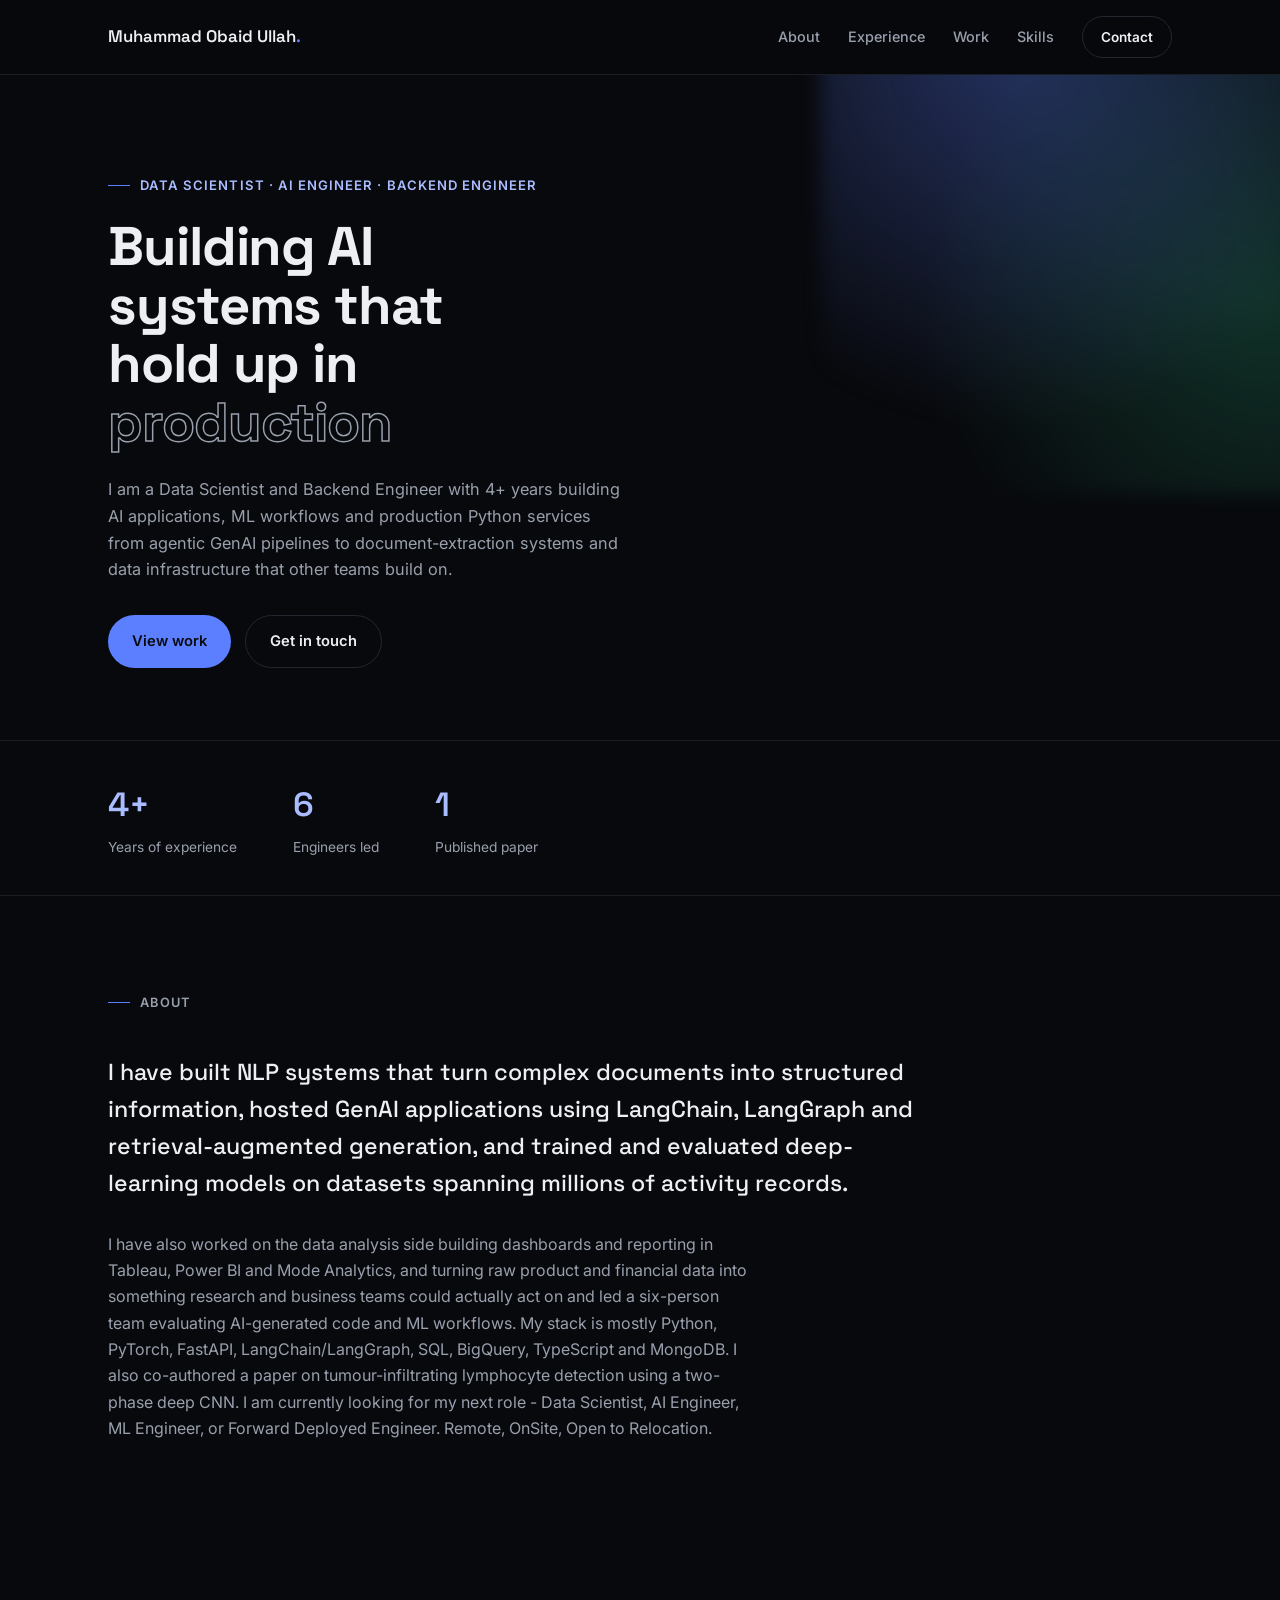
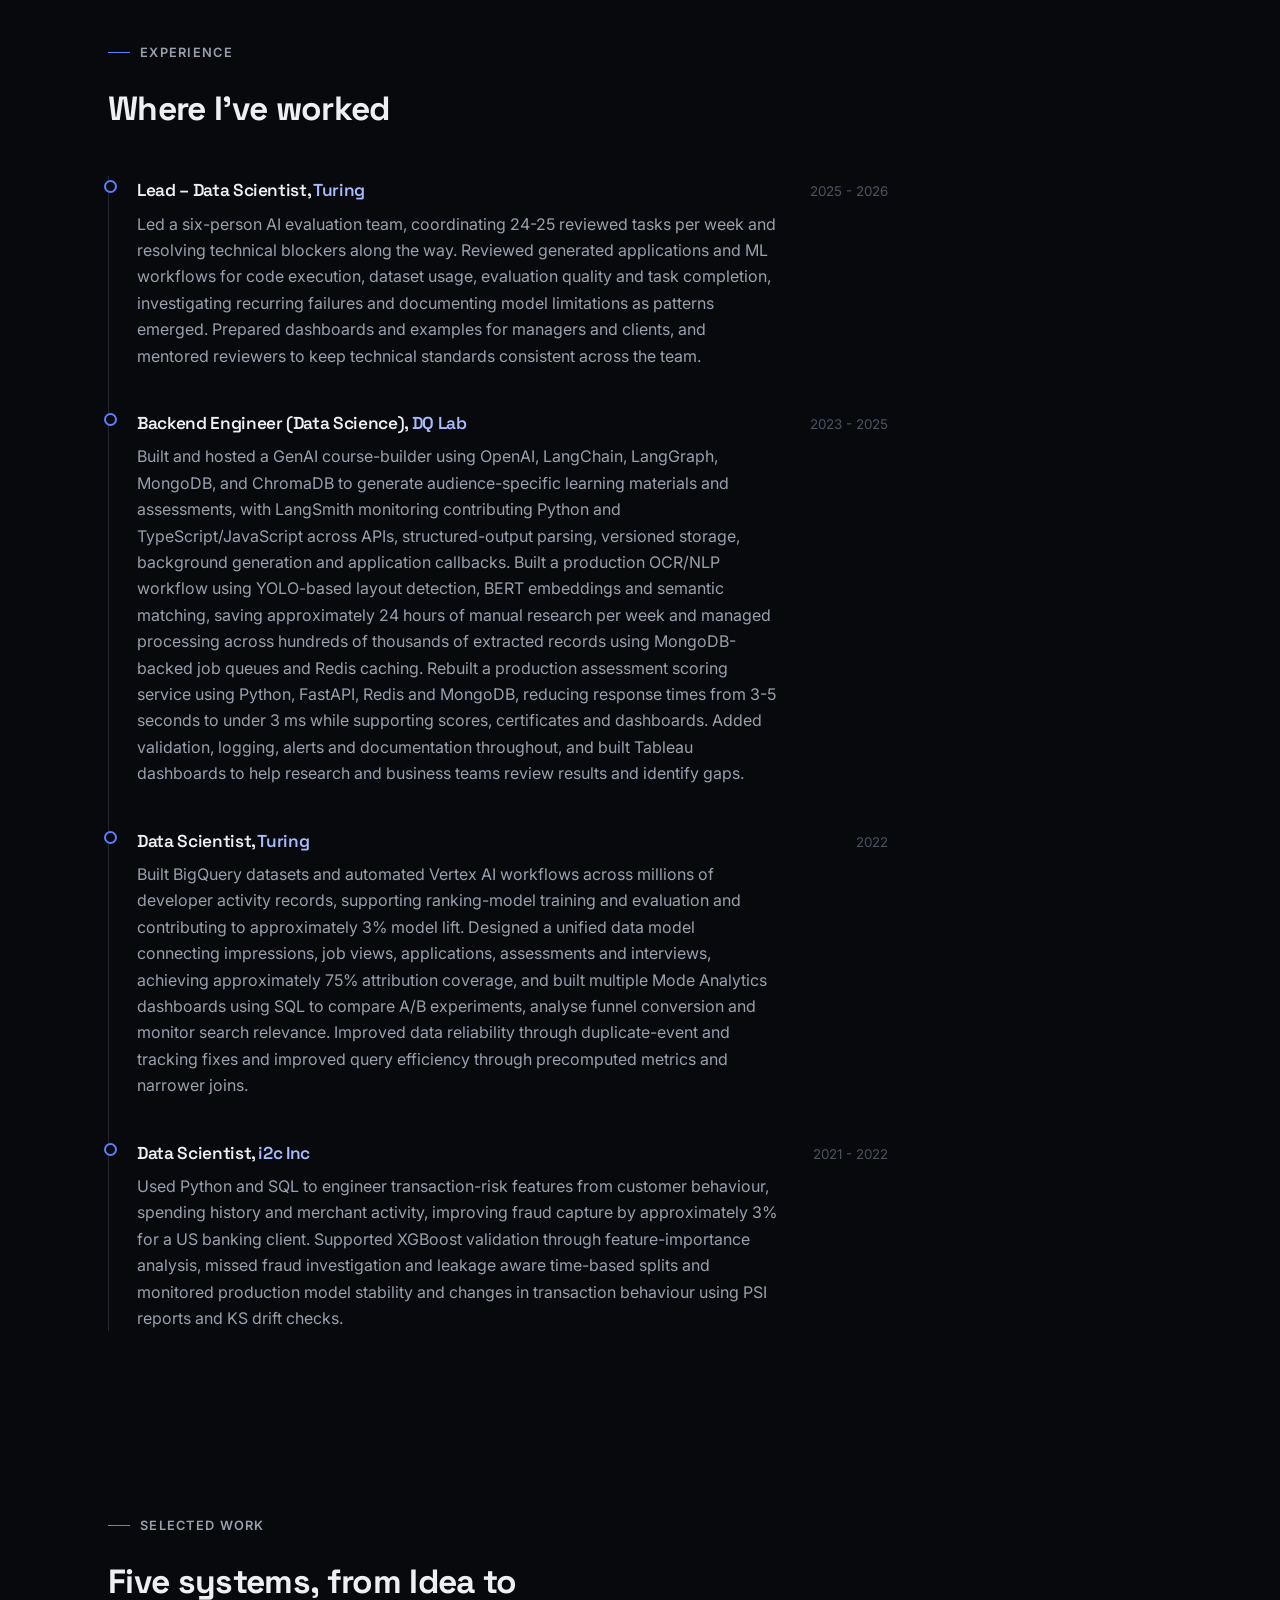
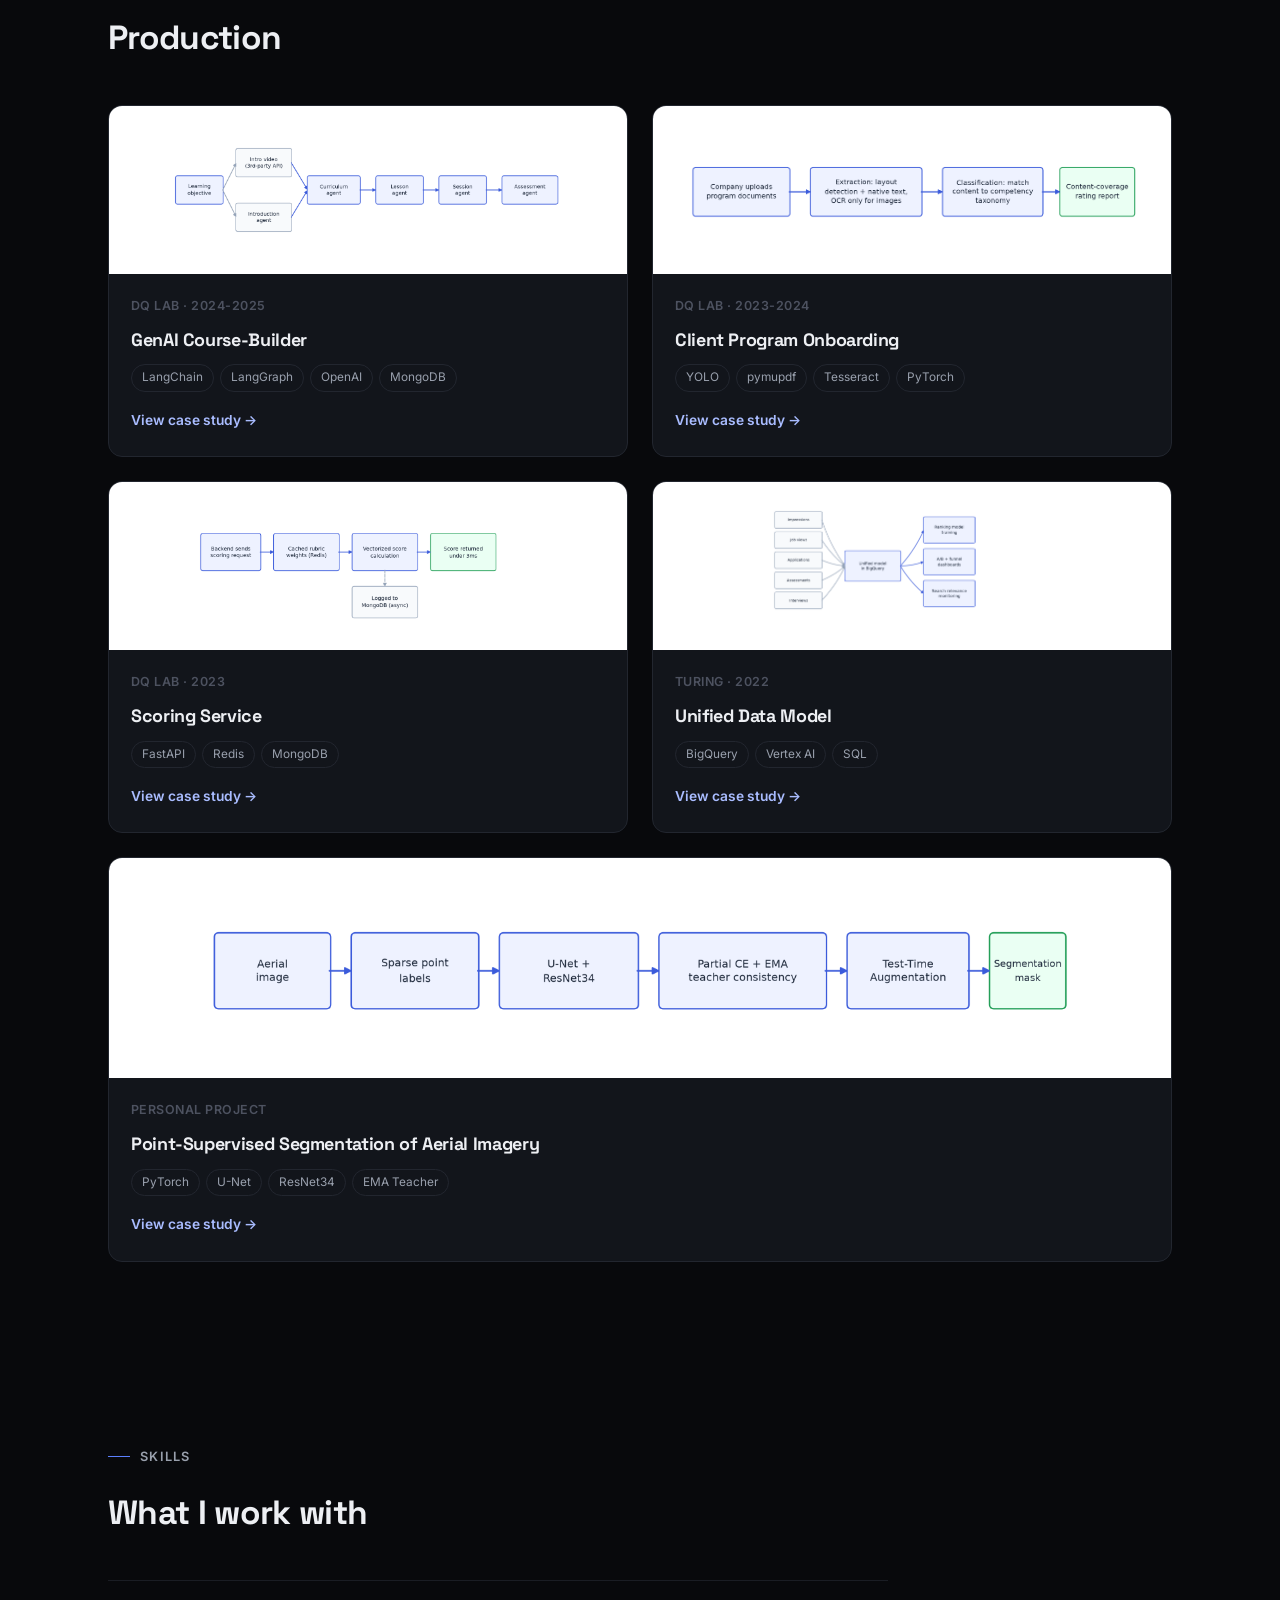
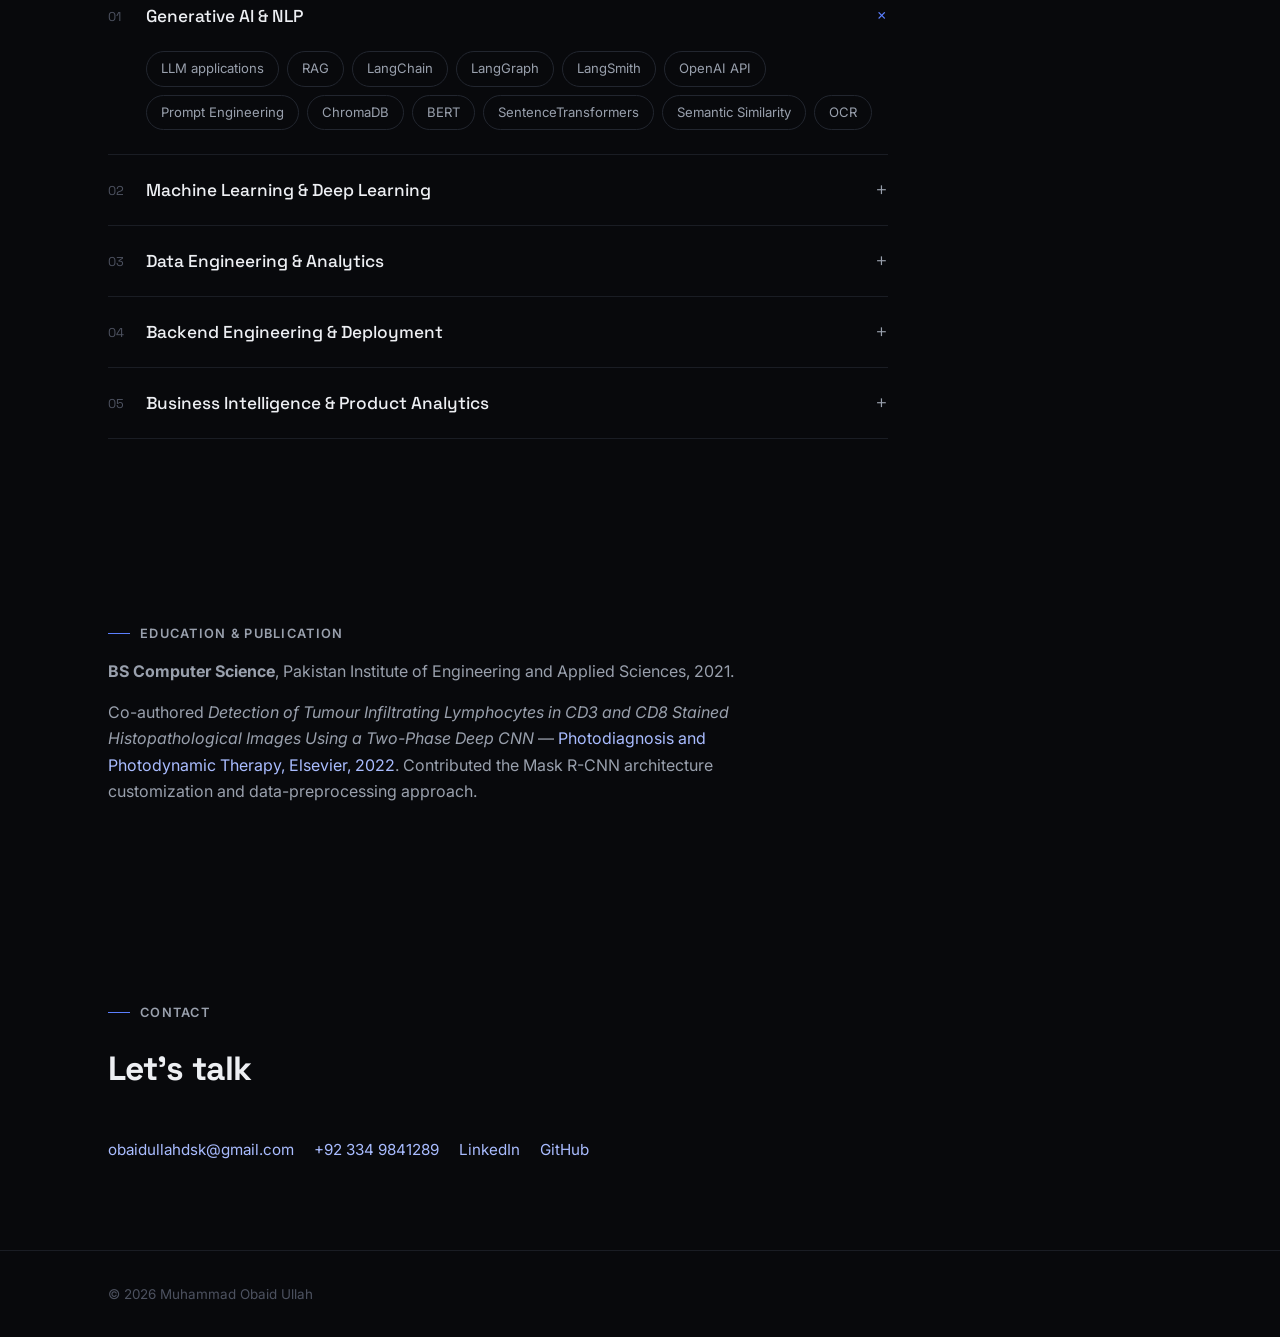
==== commit 58fb9b19: "Refactor text for consistency and clarity in index.html Updated various text phrases for consistency" ====
--- a/index.html
+++ b/index.html
@@ -32,8 +32,8 @@
       <p class="eyebrow">Data Scientist · AI Engineer · Backend Engineer</p>
       <h1>Building AI systems that hold up in <span class="outline">production</span></h1>
       <p class="summary">
-        I'm a Data Scientist and backend engineer with 4+ years building AI applications,
-        ML workflows, and production Python services — from agentic GenAI pipelines to
+        I am a Data Scientist and Backend Engineer with 4+ years building AI applications,
+        ML workflows and production Python services from agentic GenAI pipelines to
         document-extraction systems and data infrastructure that other teams build on.
       </p>
       <div class="hero-actions">
@@ -63,16 +63,16 @@
   <section id="about-detail">
     <div class="wrap">
       <p class="section-label">About</p>
-      <p class="about-text" data-reveal>I've built NLP systems that turn complex documents into structured information, hosted GenAI applications using LangChain, LangGraph, and retrieval-augmented generation, and trained and evaluated deep-learning models on datasets spanning millions of activity records.</p>
+      <p class="about-text" data-reveal>I have built NLP systems that turn complex documents into structured information, hosted GenAI applications using LangChain, LangGraph and retrieval-augmented generation, and trained and evaluated deep-learning models on datasets spanning millions of activity records.</p>
       <p class="about-sub">
-        I've also worked on the data analysis side — building dashboards and reporting in
-        Tableau, Power BI, and Mode Analytics, and turning raw product and financial data
-        into something research and business teams could actually act on — and led a
+        I have also worked on the data analysis side building dashboards and reporting in
+        Tableau, Power BI and Mode Analytics, and turning raw product and financial data
+        into something research and business teams could actually act on and led a
         six-person team evaluating AI-generated code and ML workflows. My stack is mostly
-        Python, PyTorch, FastAPI, LangChain/LangGraph, SQL, BigQuery, TypeScript, and
+        Python, PyTorch, FastAPI, LangChain/LangGraph, SQL, BigQuery, TypeScript and
         MongoDB. I also co-authored a paper on tumour-infiltrating lymphocyte detection using
-        a two-phase deep CNN. I'm currently looking for my next role — Data Scientist, AI
-        Engineer, ML Engineer, or Forward Deployed Engineer. Remote, open to relocation.
+        a two-phase deep CNN. I am currently looking for my next role - Data Scientist, AI
+        Engineer, ML Engineer, or Forward Deployed Engineer. Remote, OnSite, Open to Relocation.
       </p>
     </div>
   </section>
@@ -86,14 +86,14 @@
         <div class="tl-item">
           <div class="tl-head">
             <h3>Lead – Data Scientist, <span class="company">Turing</span></h3>
-            <span class="tl-date">2025 – 2026</span>
+            <span class="tl-date">2025 - 2026</span>
           </div>
           <p>
-            Led a six-person AI evaluation team, coordinating 24–25 reviewed tasks per week
+            Led a six-person AI evaluation team, coordinating 24-25 reviewed tasks per week
             and resolving technical blockers along the way. Reviewed generated applications
-            and ML workflows for code execution, dataset usage, evaluation quality, and task
+            and ML workflows for code execution, dataset usage, evaluation quality and task
             completion, investigating recurring failures and documenting model limitations
-            as patterns emerged. Prepared reports and examples for managers and clients, and
+            as patterns emerged. Prepared dashboards and examples for managers and clients, and
             mentored reviewers to keep technical standards consistent across the team.
           </p>
         </div>
@@ -101,21 +101,21 @@
         <div class="tl-item">
           <div class="tl-head">
             <h3>Backend Engineer (Data Science), <span class="company">DQ Lab</span></h3>
-            <span class="tl-date">2023 – 2025</span>
+            <span class="tl-date">2023 - 2025</span>
           </div>
           <p>
             Built and hosted a GenAI course-builder using OpenAI, LangChain, LangGraph,
             MongoDB, and ChromaDB to generate audience-specific learning materials and
-            assessments, with LangSmith monitoring — contributing Python and
+            assessments, with LangSmith monitoring contributing Python and
             TypeScript/JavaScript across APIs, structured-output parsing, versioned storage,
-            background generation, and application callbacks. Built a production OCR/NLP
-            workflow using YOLO-based layout detection, BERT embeddings, and semantic
-            matching, saving approximately 24 hours of manual research per week, and managed
+            background generation and application callbacks. Built a production OCR/NLP
+            workflow using YOLO-based layout detection, BERT embeddings and semantic
+            matching, saving approximately 24 hours of manual research per week and managed
             processing across hundreds of thousands of extracted records using
             MongoDB-backed job queues and Redis caching. Rebuilt a production assessment
-            scoring service using Python, FastAPI, Redis, and MongoDB, reducing response
-            times from 3–5 seconds to under 3 ms while supporting scores, certificates, and
-            dashboards. Added validation, logging, alerts, and documentation throughout, and
+            scoring service using Python, FastAPI, Redis and MongoDB, reducing response
+            times from 3-5 seconds to under 3 ms while supporting scores, certificates and
+            dashboards. Added validation, logging, alerts and documentation throughout, and
             built Tableau dashboards to help research and business teams review results and
             identify gaps.
           </p>
@@ -130,11 +130,11 @@
             Built BigQuery datasets and automated Vertex AI workflows across millions of
             developer activity records, supporting ranking-model training and evaluation
             and contributing to approximately 3% model lift. Designed a unified data model
-            connecting impressions, job views, applications, assessments, and interviews,
+            connecting impressions, job views, applications, assessments and interviews,
             achieving approximately 75% attribution coverage, and built multiple Mode
             Analytics dashboards using SQL to compare A/B experiments, analyse funnel
-            conversion, and monitor search relevance. Improved data reliability through
-            duplicate-event and tracking fixes, and improved query efficiency through
+            conversion and monitor search relevance. Improved data reliability through
+            duplicate-event and tracking fixes and improved query efficiency through
             precomputed metrics and narrower joins.
           </p>
         </div>
@@ -142,14 +142,14 @@
         <div class="tl-item">
           <div class="tl-head">
             <h3>Data Scientist, <span class="company">i2c Inc</span></h3>
-            <span class="tl-date">2021 – 2022</span>
+            <span class="tl-date">2021 - 2022</span>
           </div>
           <p>
             Used Python and SQL to engineer transaction-risk features from customer
-            behaviour, spending history, and merchant activity, improving fraud capture by
+            behaviour, spending history and merchant activity, improving fraud capture by
             approximately 3% for a US banking client. Supported XGBoost validation through
-            feature-importance analysis, missed-fraud investigation, and leakage-aware
-            time-based splits, and monitored production model stability and changes in
+            feature-importance analysis, missed fraud investigation and leakage aware
+            time-based splits and monitored production model stability and changes in
             transaction behaviour using PSI reports and KS drift checks.
           </p>
         </div>
@@ -160,14 +160,14 @@
   <section id="work">
     <div class="wrap">
       <p class="section-label">Selected work</p>
-      <h2 class="section-title">Five systems, from idea to production</h2>
+      <h2 class="section-title">Five systems, from Idea to Production</h2>
 
       <div class="work-grid">
 
         <a class="work-card" href="projects/course-builder.html">
           <div class="thumb"><img src="images/diagrams/diagram-1-course-builder.png" alt="GenAI course-builder pipeline diagram"></div>
           <div class="body">
-            <p class="meta">DQ Lab · 2024–2025</p>
+            <p class="meta">DQ Lab · 2024-2025</p>
             <h3>GenAI Course-Builder</h3>
             <div class="tags"><span>LangChain</span><span>LangGraph</span><span>OpenAI</span><span>MongoDB</span></div>
             <span class="view">View case study →</span>
@@ -177,7 +177,7 @@
         <a class="work-card" href="projects/client-onboarding.html">
           <div class="thumb"><img src="images/diagrams/diagram-2-onboarding.png" alt="Document extraction and taxonomy mapping pipeline diagram"></div>
           <div class="body">
-            <p class="meta">DQ Lab · 2023–2024</p>
+            <p class="meta">DQ Lab · 2023-2024</p>
             <h3>Client Program Onboarding</h3>
             <div class="tags"><span>YOLO</span><span>pymupdf</span><span>Tesseract</span><span>PyTorch</span></div>
             <span class="view">View case study →</span>
@@ -322,7 +322,7 @@
 
 <footer>
   <div class="wrap">
-    <span>© <span id="year"></span> Muhammad Obaidullah</span>
+    <span>© <span id="year"></span> Muhammad Obaid Ullah</span>
   </div>
 </footer>
 
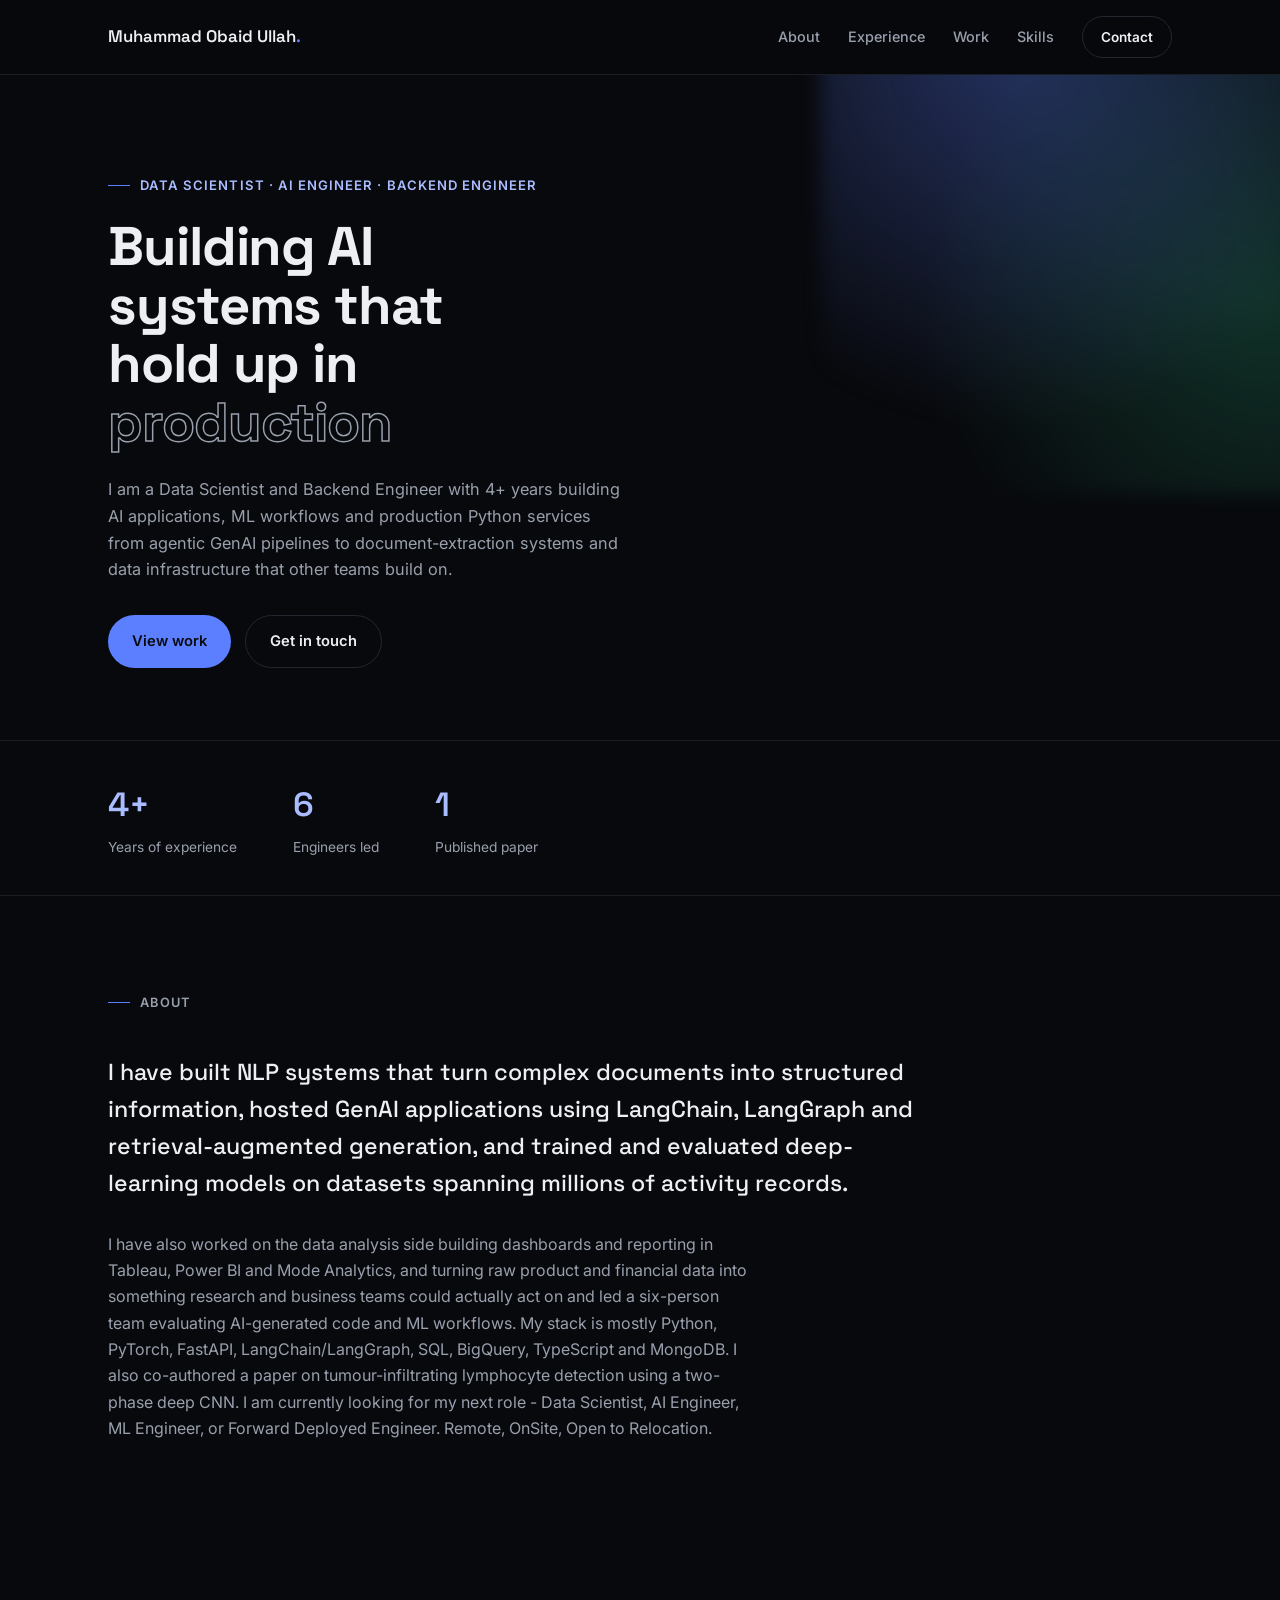
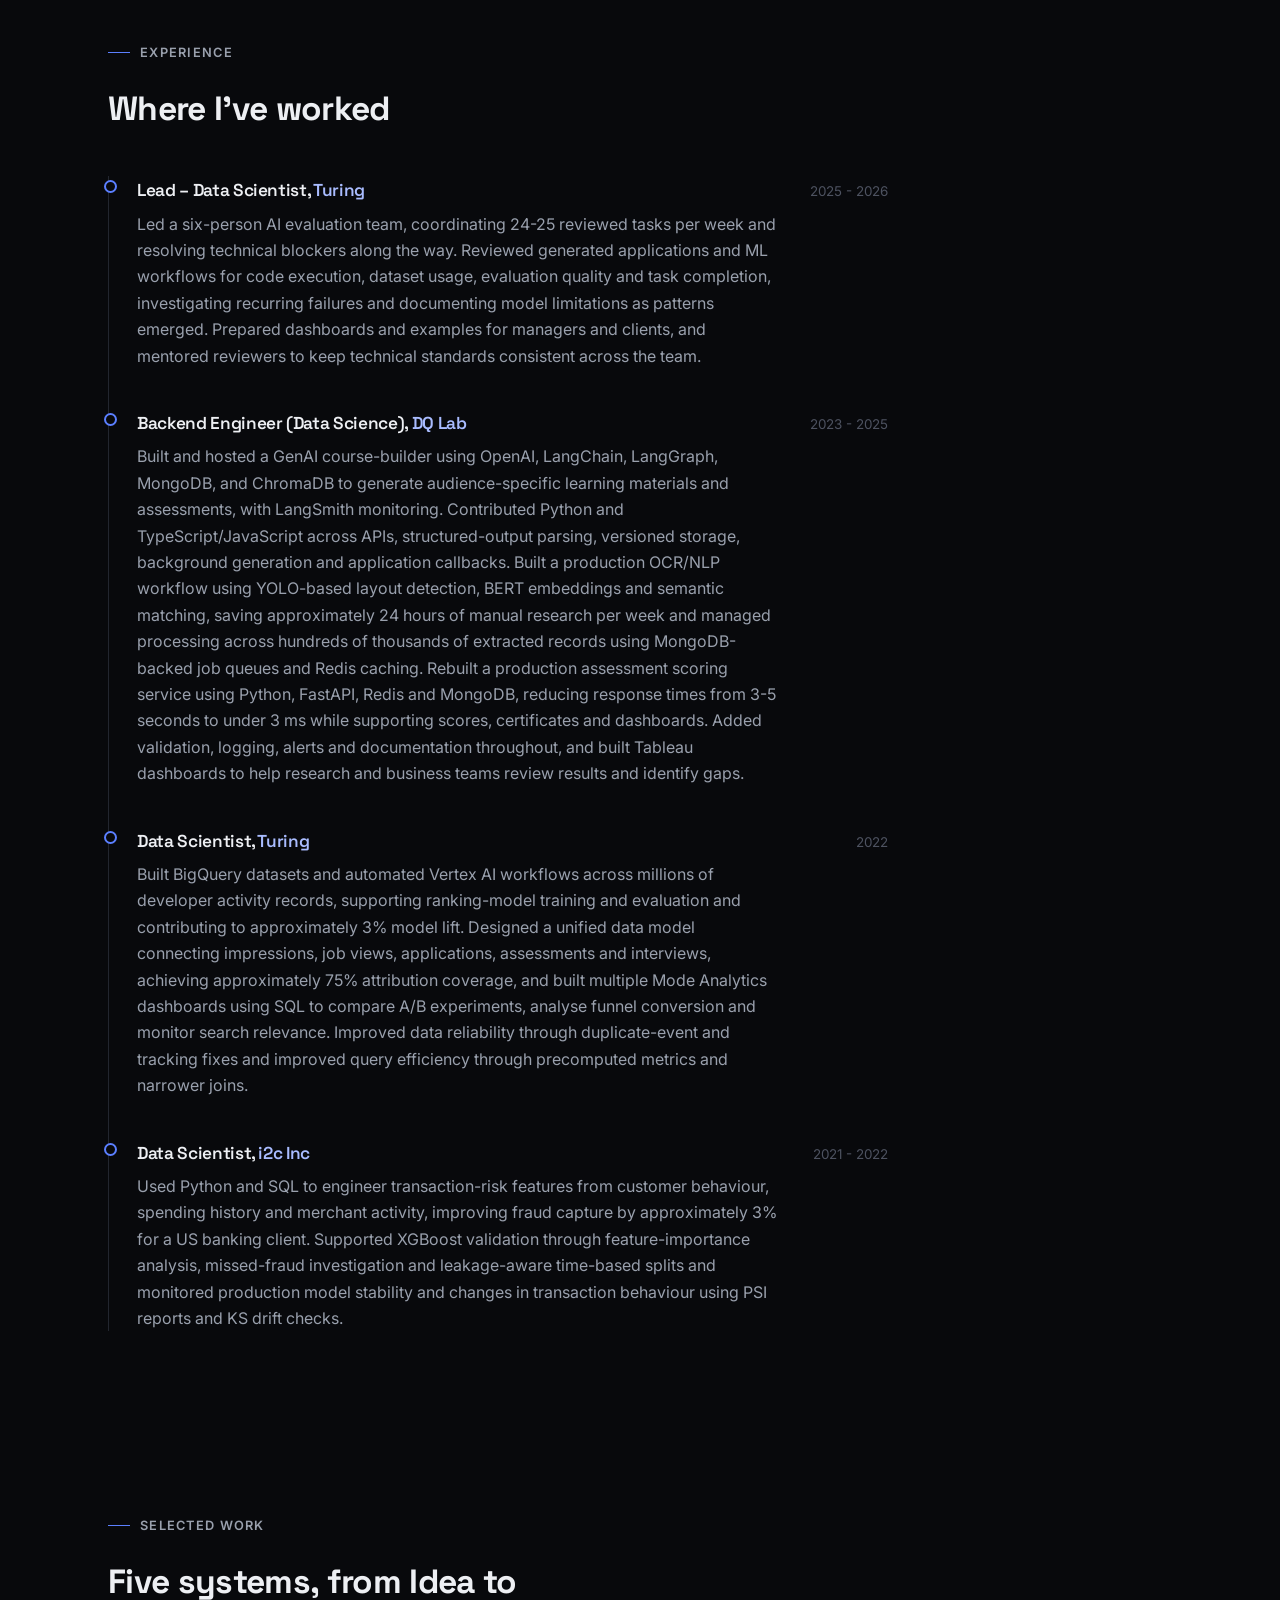
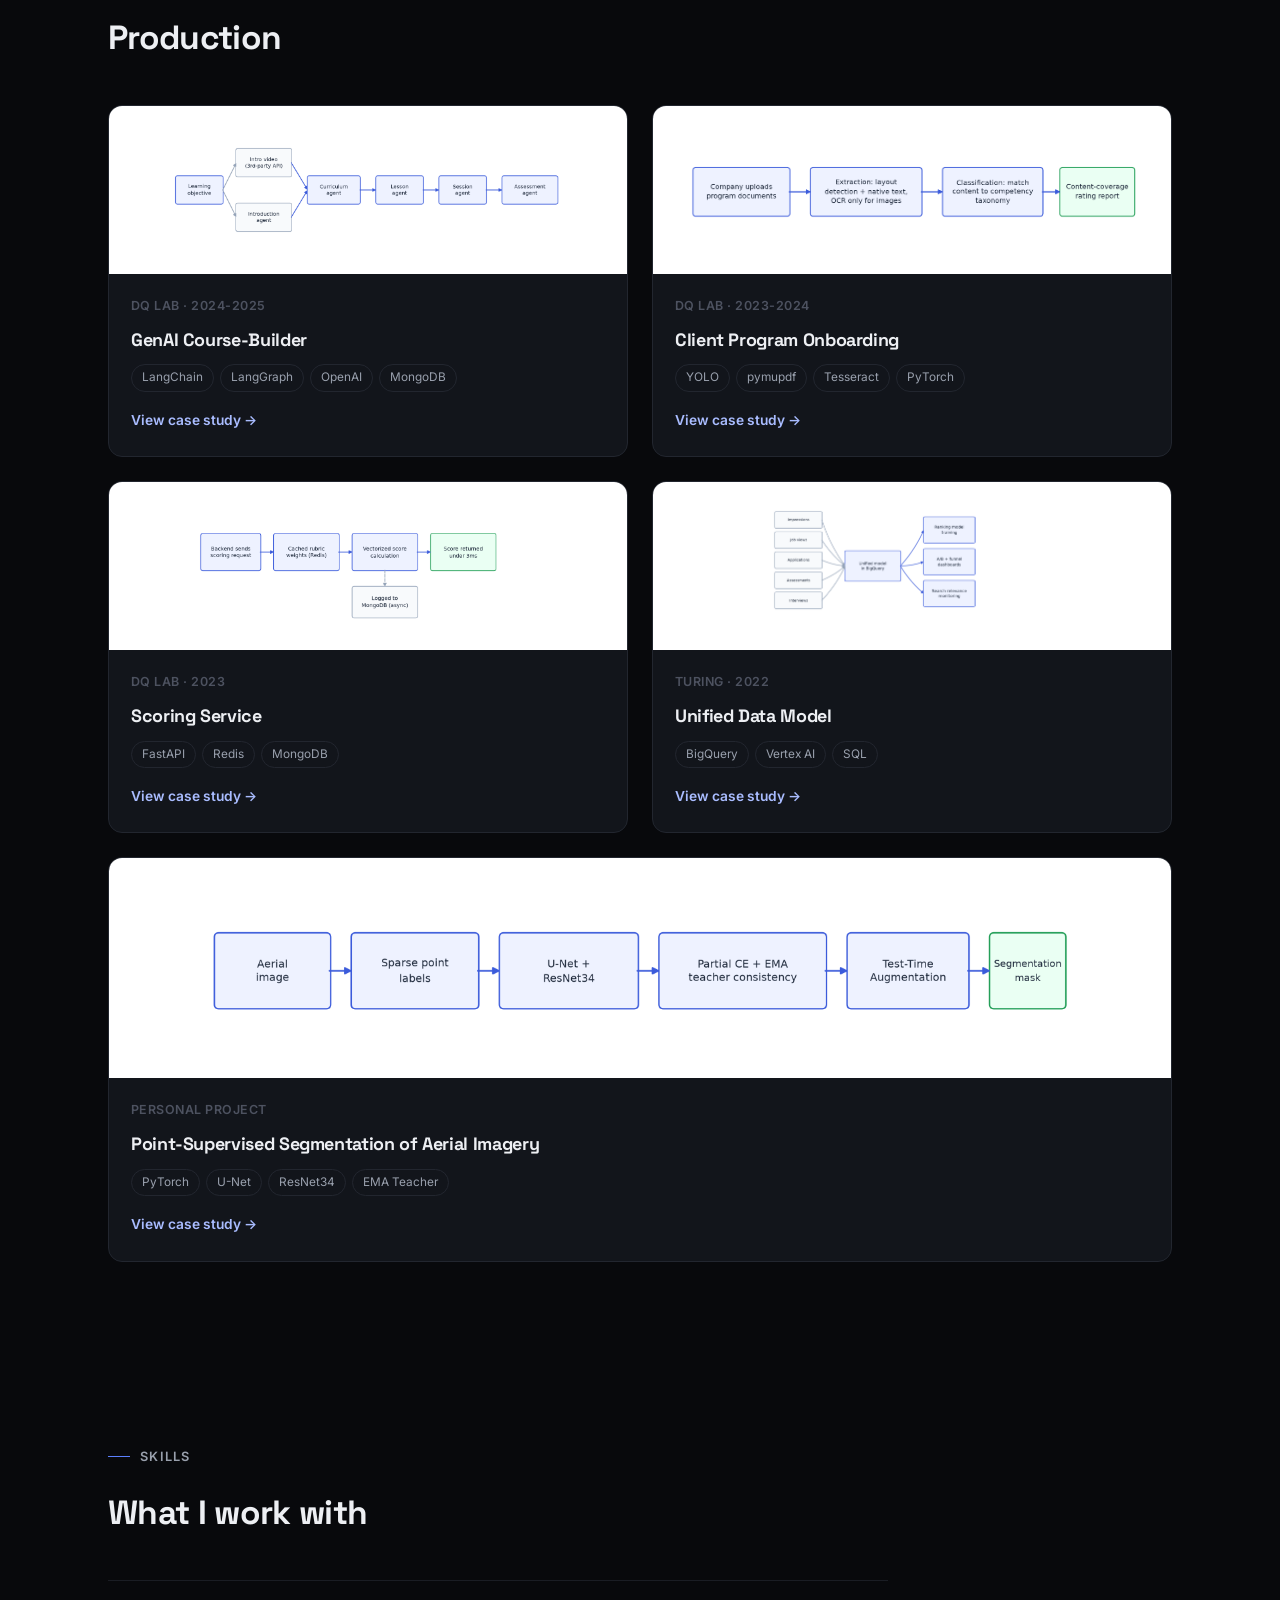
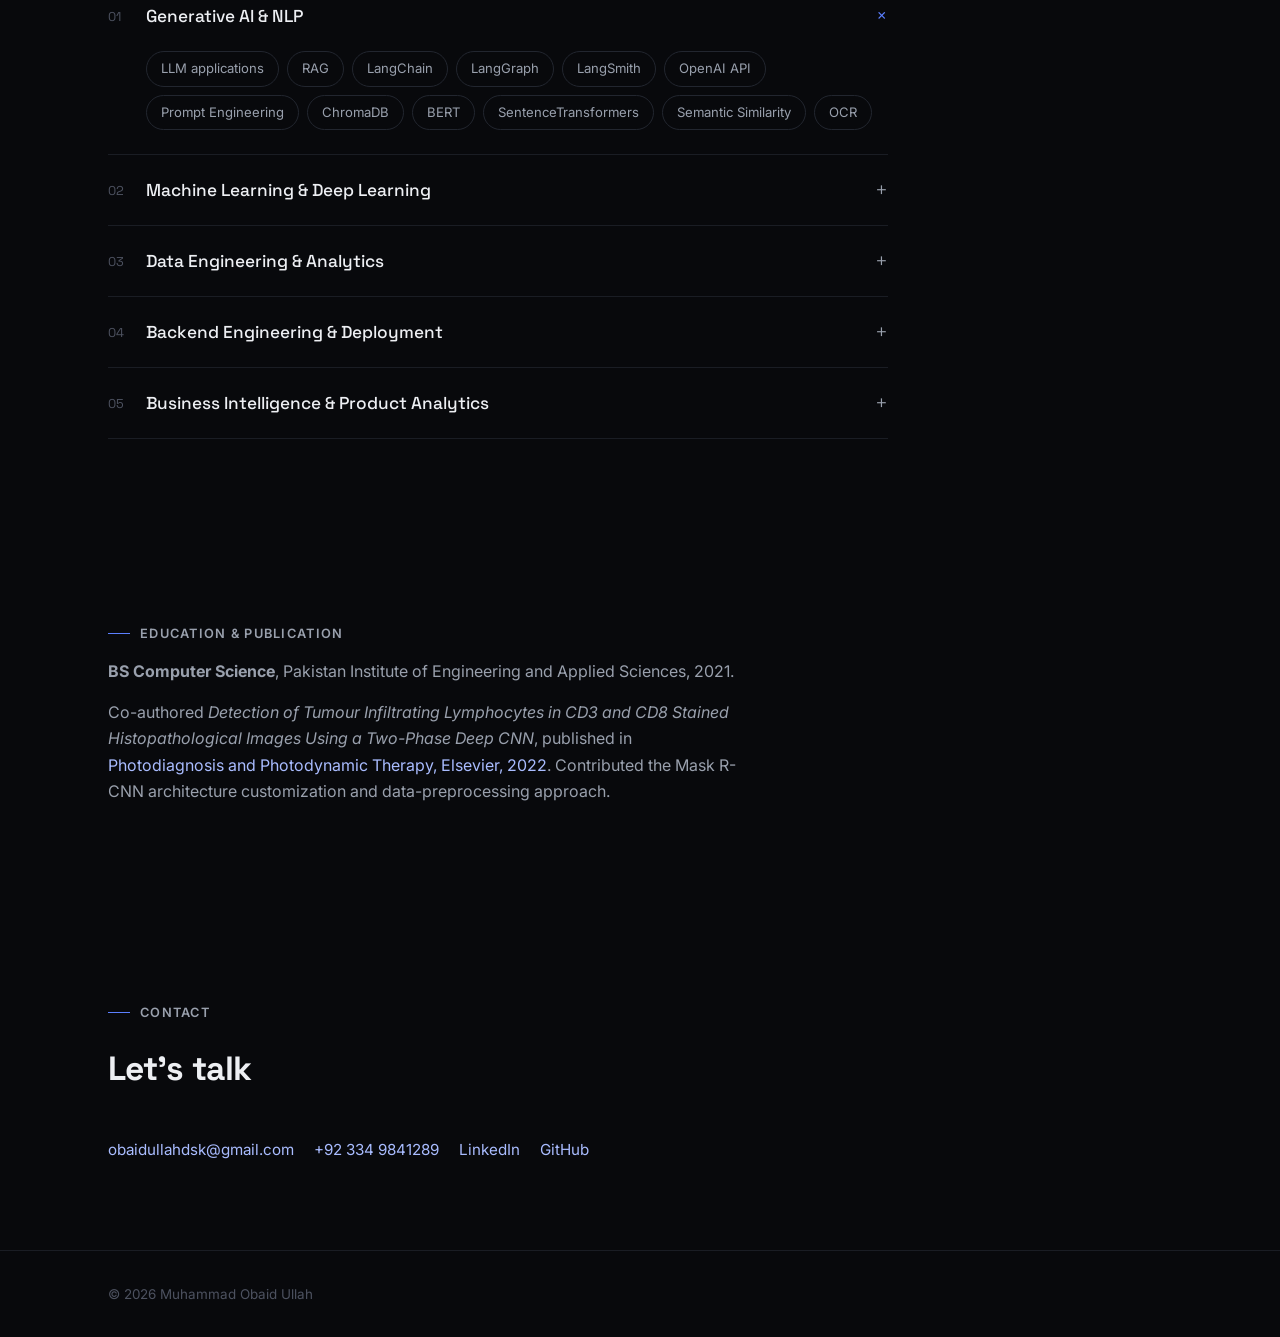
==== commit b1928ab4: "Remove remaining em-dashes from prose, fix run-ons and compound-modifier hyphens" ====
--- a/index.html
+++ b/index.html
@@ -106,7 +106,7 @@
           <p>
             Built and hosted a GenAI course-builder using OpenAI, LangChain, LangGraph,
             MongoDB, and ChromaDB to generate audience-specific learning materials and
-            assessments, with LangSmith monitoring contributing Python and
+            assessments, with LangSmith monitoring. Contributed Python and
             TypeScript/JavaScript across APIs, structured-output parsing, versioned storage,
             background generation and application callbacks. Built a production OCR/NLP
             workflow using YOLO-based layout detection, BERT embeddings and semantic
@@ -148,7 +148,7 @@
             Used Python and SQL to engineer transaction-risk features from customer
             behaviour, spending history and merchant activity, improving fraud capture by
             approximately 3% for a US banking client. Supported XGBoost validation through
-            feature-importance analysis, missed fraud investigation and leakage aware
+            feature-importance analysis, missed-fraud investigation and leakage-aware
             time-based splits and monitored production model stability and changes in
             transaction behaviour using PSI reports and KS drift checks.
           </p>
@@ -298,7 +298,7 @@
       <p><strong>BS Computer Science</strong>, Pakistan Institute of Engineering and Applied Sciences, 2021.</p>
       <p>
         Co-authored <em>Detection of Tumour Infiltrating Lymphocytes in CD3 and CD8 Stained
-        Histopathological Images Using a Two-Phase Deep CNN</em> —
+        Histopathological Images Using a Two-Phase Deep CNN</em>, published in
         <a href="https://www.sciencedirect.com/science/article/abs/pii/S1572100021004932" target="_blank" rel="noopener">Photodiagnosis and Photodynamic Therapy, Elsevier, 2022</a>.
         Contributed the Mask R-CNN architecture customization and data-preprocessing approach.
       </p>
